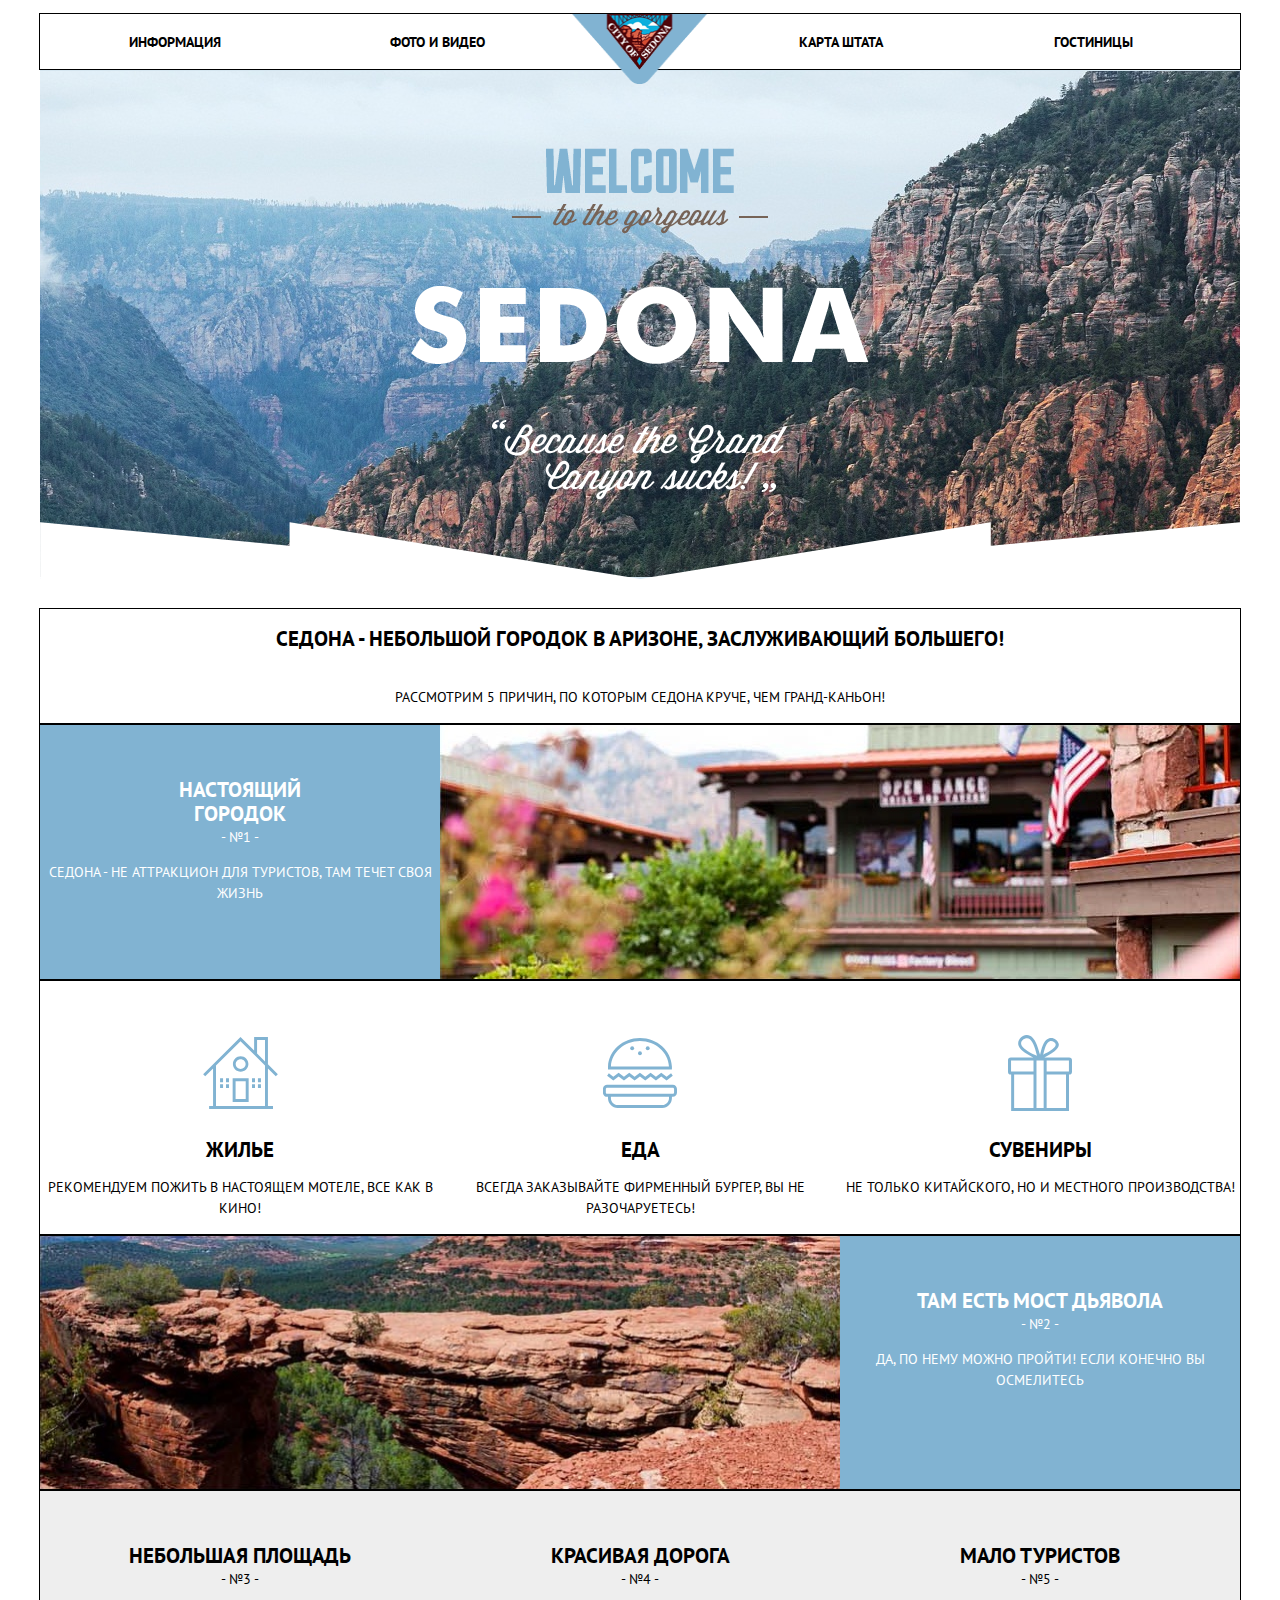
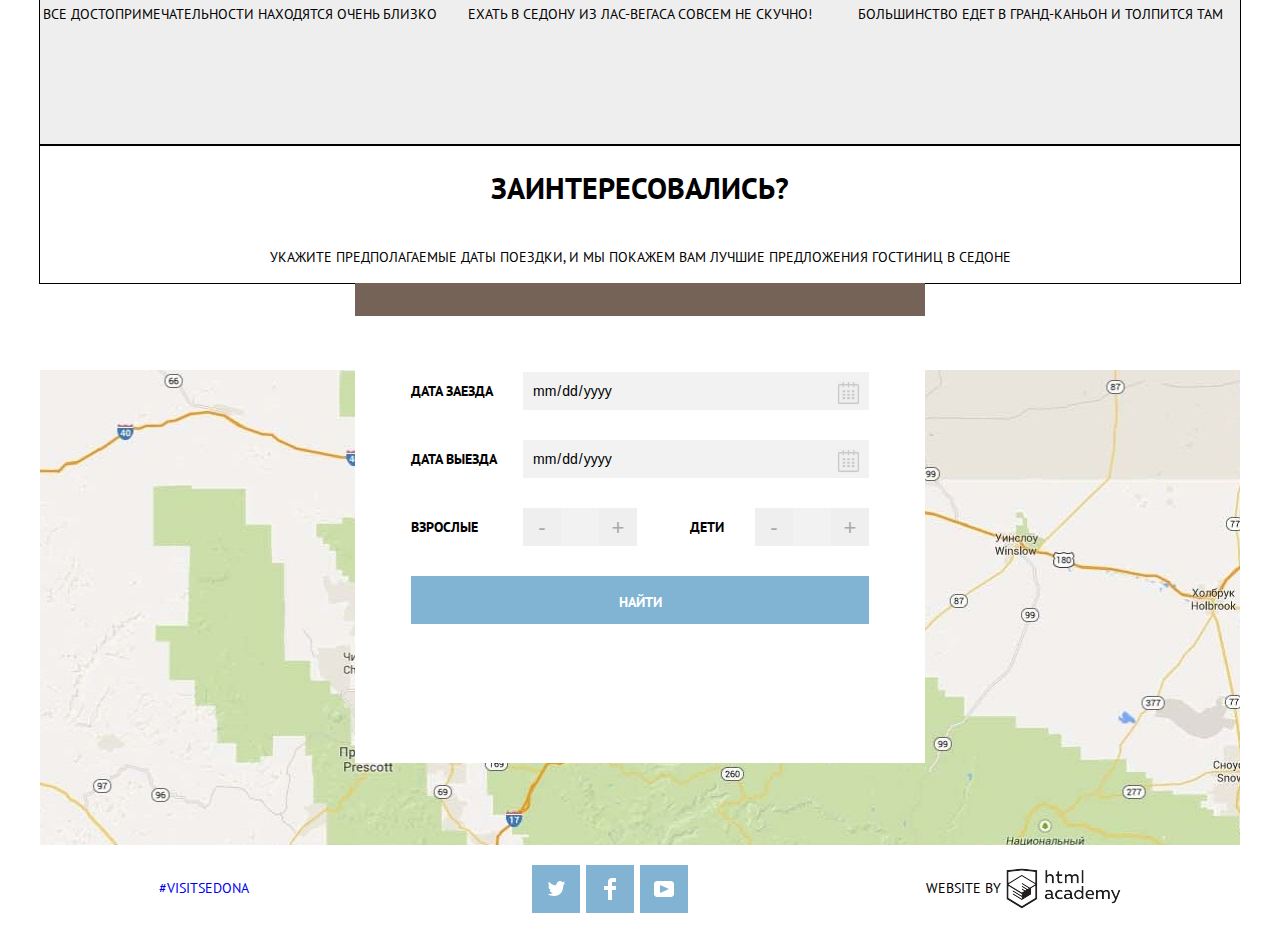
==== index.html @ 244dcc6f "Правки по меню" ====
<!DOCTYPE html>
<html lang="ru">
  <head>
    <meta charset="utf-8">
    <title>HTML Academy: Седона</title>
    <link href="css/normalize.css" rel="stylesheet">
    <link href="https://fonts.googleapis.com/css?family=PT+Sans:400,700&amp;subset=cyrillic" rel="stylesheet">
    <link href="css/style.css" rel="stylesheet">
  </head>
  <body>
  	<header class="main-header">
  		<nav class="main-nav">
  		<a href="index.html"><img class="logo" src="img/logo.png" width="135" height="70" alt="Логотип Седоны"></a>
  			<ul class="main-nav-list">
  				<li><a href="#">Информация</a></li>	
  				<li><a href="#">Фото и видео</a></li>
  				<li><a href="#">Карта штата</a></li>
  				<li><a href="inner.html">Гостиницы</a></li>
  			</ul>
  		</nav>	
  	</header>
  	<main>
  		<section class="hero-section">
  		    <h1 class="visually-hidden">Преимущества Седоны</h1>
  			<img class="hero-section-image" src="img/main-foto1.png" width="1200" height="510" alt="Фото Седоны">
  		</section>
  		<section class="reasons">
        <div class="reason-main">
  		  	<h2 class="reason-main-title">СЕДОНА - НЕБОЛЬШОЙ ГОРОДОК В АРИЗОНЕ, ЗАСЛУЖИВАЮЩИЙ БОЛЬШЕГО!</h2>
  				<p class="reason-main-text">РАССМОТРИМ 5 ПРИЧИН, ПО КОТОРЫМ СЕДОНА КРУЧЕ, ЧЕМ ГРАНД-КАНЬОН!</p>
        </div>  
  			<div class="reasons-list">
  				<div class="reasons-list-row">
  					<div class="reason">
  						<div class="reason-inner reason-inner-white">
  							<b class="reason-title reason-title-white">НАСТОЯЩИЙ</b></br>
                <b class="reason-title reason-title-white">ГОРОДОК</b></br>
  							<span class="reason-text reason-text-white">- №1 -</span>
  							<p class="reason-text reason-text-white">СЕДОНА - НЕ АТТРАКЦИОН ДЛЯ ТУРИСТОВ, ТАМ ТЕЧЕТ СВОЯ ЖИЗНЬ</p>
            	</div>
            		<img class="sedona-foto" src="img/reason1.jpg" width="800" height="256" alt="Фото Седона">
  					</div>
  				</div>
  				<div class="reasons-list-row">
  					<div class="reason">
  						<div class="reason-inner">
  							<b class="reason-title reason-title-icon reason-title-icon1">ЖИЛЬЕ</b>
  							<p class="reason-text">РЕКОМЕНДУЕМ ПОЖИТЬ В НАСТОЯЩЕМ МОТЕЛЕ, ВСЕ КАК В КИНО!</p>
  						</div>
  					</div>
  					<div class="reason">
  						<div class="reason-inner">
  							<b class="reason-title reason-title-icon reason-title-icon2">ЕДА</b>
  							<p class="reason-text">ВСЕГДА ЗАКАЗЫВАЙТЕ ФИРМЕННЫЙ БУРГЕР, ВЫ НЕ РАЗОЧАРУЕТЕСЬ!</p>
  						</div>
  					</div>
  					<div class="reason">
  						<div class="reason-inner">
  							<b class="reason-title reason-title-icon reason-title-icon3">СУВЕНИРЫ</b>
  							<p class="reason-text">НЕ ТОЛЬКО КИТАЙСКОГО, НО И МЕСТНОГО ПРОИЗВОДСТВА!</p>
  						</div>
  					</div>
  				</div>
  				<div class="reasons-list-row">
  					<div class="reason">
  						<img class="sedona-foto" src="img/reason2.jpg" width="800" height="255" alt="Фото Седона">
  						<div class="reason-inner reason-inner-white">
  							<b class="reason-title reason-title-white">ТАМ ЕСТЬ МОСТ ДЬЯВОЛА</b></br>
  							<span class="reason-text reason-text-white">- №2 -</span>
  							<p class="reason-text reason-text-white">ДА, ПО НЕМУ МОЖНО ПРОЙТИ! ЕСЛИ КОНЕЧНО ВЫ ОСМЕЛИТЕСЬ</p>
            			</div>	
  					</div>
  				</div>
  				<div class="reasons-list-row">
  					<div class="reason">
  						<div class="reason-inner reason-inner-grey">
  							<b class="reason-title reason-title-grey">НЕБОЛЬШАЯ ПЛОЩАДЬ</b></br>
  							<span class="reason-text reason-text-grey">- №3 -</span>
  							<p class="reason-text reason-text-grey">ВСЕ ДОСТОПРИМЕЧАТЕЛЬНОСТИ НАХОДЯТСЯ ОЧЕНЬ БЛИЗКО</p>
  						</div>
  					</div>
  					<div class="reason">
  						<div class="reason-inner reason-inner-grey">
  							<b class="reason-title reason-title-grey">КРАСИВАЯ ДОРОГА</b></br>
  							<span class="reason-text reason-text-grey">- №4 -</span>
  							<p class="reason-text reason-text-grey">ЕХАТЬ В СЕДОНУ ИЗ ЛАС-ВЕГАСА СОВСЕМ НЕ СКУЧНО!</p>
  						</div>
  					</div>
  					<div class="reason">
  						<div class="reason-inner reason-inner-grey">
  							<b class="reason-title reason-title-grey">МАЛО ТУРИСТОВ</b></br>
  							<span class="reason-text reason-text-grey">- №5 -</span>
  							<p class="reason-text reason-text-grey">БОЛЬШИНСТВО ЕДЕТ В ГРАНД-КАНЬОН И ТОЛПИТСЯ ТАМ</p>
  						</div>
  					</div>
  				</div>
			</div>		
  		</section>
  		<section class="hotels-search">
        <div class="hotels-search-text">
  			<h2 class="reason-footer-title">ЗАИНТЕРЕСОВАЛИСЬ?</h2>
  			 <p class="reason-footer-text">УКАЖИТЕ ПРЕДПОЛАГАЕМЫЕ ДАТЫ ПОЕЗДКИ, И МЫ ПОКАЖЕМ ВАМ ЛУЧШИЕ ПРЕДЛОЖЕНИЯ ГОСТИНИЦ В СЕДОНЕ</p>
        </div> 
  			 	<div class="search-form">
  			 		<div class="button button-dark button-search">ПОИСК ГОСТИНИЦЫ В СЕДОНЕ</div>
  			 		<form class="hotels-search-action" method="get" action="https:echo.htmlacademy.ru">
  			 			<div class="search-form-row">
  			 				<label for="entry-date">ДАТА ЗАЕЗДА</label>
  			 				<input type="date" name="entry-date" id="entry-date" class="entry-date">
                <button class="calendar-button" type="button"></button>
  			 			</div>
  			 			<div class="search-form-row">
  			 				<label for="departure-date">ДАТА ВЫЕЗДА</label>
  			 				<input type="date" name="departure-date" id="departure-date" class="departure-date">
                <button class="calendar-button" type="button"></button>
  			 			</div>
  			 			<div class="search-form-row">
  			 				<label for="adult-count">ВЗРОСЛЫЕ</label>
  			 					<div class="button-sign">
  			 						<button class="button-decrease" type="button">-</button>
  			 						<input type="text" name="adult-count" id="adult-count">
  			 						<button class="button-increase" type="button">+</button>
  			 					</div>
  			 				<label for="children-count" class="children-count">ДЕТИ</label>
  			 					<div class="button-sign">
  			 						<button class="button-decrease" type="button">-</button>
  			 						<input type="text" name="children-count" id="children-count">
  			 						<button class="button-increase" type="button">+</button>
  			 					</div>
  			 			</div>
  			 			<input class="button button-search" type="submit" value="НАЙТИ">
  			 		</form>
  			 	</div>	
  			<img class="map-sedona" src="img/map.jpg" width="1200" height="475" alt="Карта Седоны">
  		</section>	
  	</main>
  	<footer class="main-footer">
  		<a class="footer-hashtag" href="#">#VISITSEDONA</a>
  			<ul class="social-list">
  				<li>
					  <a class="twitter" href="#"><img src="img/twitter.svg" alt="Twitter"></a>
				  </li>
  				<li>
            <a class="facebook" href="#"><img src="img/facebook.svg" alt="Facebook"></a>
				  </li>
  				<li>
					  <a class="youtube" href="#"><img src="img/youtube.svg" alt="YouTube" width="20" height="16"></a>
				  </li>
  			</ul>
        <a class="logo-htmlacademy" href="https://htmlacademy.ru/intensive/htmlcss">WEBSITE BY</a>
  	</footer>
   </body>
</html>
---- css/style.css ----
body{
    margin:0 auto;
	padding:0;
	font-family: "PT Sans", "Arial", sans-serif;
	font-size: 14px;
	line-height: 21px;
	font-weight: 400;
	color: #000000;
	text-transform: uppercase;
	background-color: #ffffff;
    width:1200px;
}

a{
	text-decoration: none;
}

.main-nav-list li{
	list-style-type: none;
	width: 20%;
}

.main-nav-list li:nth-of-type(1),
.main-nav-list li:nth-of-type(2){
	text-align: left;
}

.main-nav-list li:nth-of-type(3),
.main-nav-list li:nth-of-type(4){
	text-align: right;
}

.main-nav-list li:nth-of-type(1){
	margin-left: 3%;
}

.main-nav-list li:nth-of-type(2){
	margin-left: 0%;
}

.main-nav-list li:nth-of-type(3){
	margin-right: -1%;
}

.main-nav-list li:nth-of-type(4){
	margin-right: 8%;
}

.main-nav-list a{
	font-family: "PT Sans", "Arial", sans-serif;
	font-size: 14px;
	line-height: 26px;
	font-weight: 700;
	color: #000000;
	text-transform: uppercase;
}
.main-nav-list a:hover{
	color: #81b3d2;
}
.main-nav-list a:focus{
	color: #b2b2b2;
}
.main-nav-list a:active{
	color: #766357;
}

.hero-section {
	background-image: url("../img/background.jpg");
	background-repeat: no-repeat;
	background-position: 50% 50%;
	background-color: #d5e6f0;
	height: 510px;
	text-align: center;
	line-height: 0;
}

.hero-section::after {
    display: block;
    content: "";
    height: 57px;
	background-image: url("../img/shape 1.png");
	background-repeat: no-repeat;
	background-position: 50% 50%;
	margin-top: -57px;
}

.visually-hidden {
	margin:0;
	line-height:0;
	visibility:hidden;
}

.reason-main-title{
	font-family: "PT Sans", "Arial", sans-serif;
	font-size: 21px;
	line-height: 26px;
	font-weight: 700;
	color: #000000;
	text-transform: uppercase
}

.reason-main-text{
	font-family: "PT Sans", "Arial", sans-serif;
	font-size: 14px;
	line-height: 26px;
	font-weight: 400;
	color: #000000;
	text-transform: uppercase;
}

.reason-title{
	font-family: "PT Sans", "Arial", sans-serif;
	font-size: 21px;
	line-height: 21px;
	font-weight: 700;
	color: #000000;
	text-transform: uppercase;	
}

.reason-text{
	font-family: "PT Sans", "Arial", sans-serif;
	font-size: 14px;
	line-height: 21px;
	font-weight: 400;
	color: #000000;
	text-transform: uppercase;
}

.reason-title-white,
.reason-text-white{
	color: #ffffff;

}

.reason-title-icon1::before{
	display: block;
	content: "";
	background-image: url("../img/icon-1.svg");
	background-repeat: no-repeat;
	background-position: 50% 50%;
	height: 76px;
	margin-bottom: 28px;
}

.reason-title-icon2::before{
	display: block;
	content: "";
	background-image: url("../img/icon-2.svg");
	background-repeat: no-repeat;
	background-position: 50% 50%;
	height: 76px;
	margin-bottom: 28px;
}	

.reason-title-icon3::before{
	display: block;
	content: "";
	background-image: url("../img/icon-3.svg");
	background-repeat: no-repeat;
	background-position: 50% 50%;
	height: 76px;
	margin-bottom: 28px;
}

.reason-footer-title{
	font-family: "PT Sans", "Arial", sans-serif;
	font-size: 30px;
	line-height: 36px;
	font-weight: 700;
	color: #000000;
	text-transform: uppercase;
}

.reason-footer-text{
	font-family: "PT Sans", "Arial", sans-serif;
	font-size: 14px;
	line-height: 24px;
	font-weight: 400;
	color: #000000;
	text-transform: uppercase;
}

.button{
	display: block;
	font-family: "PT Sans", "Arial", sans-serif;
	font-size: 14px;
	line-height: 21px;
	font-weight: 700;
	text-transform: uppercase;
	color: #ffffff;
	background-color: #81b3d2;
	border: none;
	text-align: center;
	vertical-align: middle;
	width: 110px;
	height: 21px;
	padding-top: 6px;
}

.button:hover{
	background-color: #669ec0;
}
.button:focus{
	color: #88b6d1;
	background-color: #5496bd;
}

.button-dark{
	background-color: #766357;
	width: 142px;
	height: 27px;
}

.button-dark:hover{
	background-color: #604e43;
}
.button-dark:focus{
	background-color: #503e33;
}

.search-form-row{
	font-family: "PT Sans", "Arial", sans-serif;
	font-size: 14px;
	line-height: 26px;
	font-weight: 700;
	color: #000000;
	text-transform: uppercase;
}

.search-form-row input{
	background-color: #f2f2f2;
}

.search-form-row input:hover{
	background-color: #ebebeb;
}
.search-form-row input:focus{
	background-color: #ffffff;
	border-color: #e5e5e5;
}

.calendar-button{
	position: absolute;
	width: 23px;
	height: 24px;
	top: 25%;
	left: 93%;

	background-image: url("../img/calendar-grey.svg");
	background-repeat: no-repeat;
	background-position: 50% 50%;

	border: none;
}

.search-form {
	position: relative;
    width: 570px;
    height: 480px;
    margin: 0 auto -393px;
    background: #fff;
    
}
.search-form .button-dark {
	line-height: 88px;
	width: 100%;
}

.hotels-search-action {
    padding: 56px;
}

.search-form-row {
	position: relative;
    margin-bottom: 30px;
	line-height: 38px;
	font-size: 0;
}
.search-form-row label {
    font-size: 14px;
	width: 112px;
	display: inline-block;
    vertical-align: middle;
}
.search-form-row label.children-count {
	width: 65px;
	padding-left: 53px;
}
.entry-date,
.departure-date {
    height: 38px;
    width: 346px;
    border: 0;
    padding: 0;
    display: inline-block;
    vertical-align: middle;
    font-size: 14px;
	padding: 0 9px;
	box-sizing: border-box;
}
.button-sign {
    display: inline-block;
    width: 114px;
    vertical-align: middle;
	background: #f2f2f2;
}
.hotels-search-action .button-search{
	width: 458px;
	height: 48px;
	margin-top: 24px;
	cursor: pointer;
	line-height: 26px;
	font-weight: 700;
}
.button-sign button {
    width: 38px;
    display: inline-block;
    vertical-align: middle;
    height: 38px;
    border: 0;
    font-size: 22px;
    line-height: 38px;
}
.button-sign input {
	width: 38px;
	font-size: 14px;
	border: 0;
	display: inline-block;
	vertical-align: middle;
	padding: 0;
	height: 38px;
	text-align: center;
}
.button-sign input:focus,
.search-form .search-form-row .entry-date:focus,
.search-form .search-form-row .departure-date:focus {
    background: inherit;
}
/*.button{
	display: block;
	font-family: "PT Sans", "Arial", sans-serif;
	font-size: 14px;
	line-height: 21px;
	font-weight: 700;
	text-transform: uppercase;
	color: #ffffff;
	background-color: #81b3d2;
	border: none;
	text-align: center;
	vertical-align: middle;
	width: 110px;
	height: 21px;
	padding-top: 6px;
}

.button:hover{
	background-color: #669ec0;
}
.button:focus{
	color: #88b6d1;
	background-color: #5496bd;
}

.button-dark{
	background-color: #766357;
	width: 142px;
	height: 27px;
}

.button-dark:hover{
	background-color: #604e43;
}
.button-dark:focus{
	background-color: #503e33;
}*/

.button-decrease,
.button-increase{
	color: #a9a9a9;
}

.button-decrease:hover{
	color: #000000;
}
.button-decrease:focus{
	color: #81b3d2;
}

.button-transperent{
	background: rgba(255, 255, 255, 0.1);
	border: 2px solid #ffffff;
}

.button-transperent:hover{
	color: #000000;

	background-color: #ffffff;
}

.hotels-parameters{
	font-family: "PT Sans", "Arial", sans-serif;
	font-size: 14px;
	line-height: 21px;
	font-weight: 400;
	color: #ffffff;
	text-transform: uppercase;

	background-color: #749ec1;
	background-image: url("../img/background2.jpg");
	background-repeat: no-repeat;
	background-position: 50% 50%;

	display: flex;
	flex-direction: row;
	justify-content: flex-start;
	align-items: center;
	outline: 2px solid red;
	margin-bottom: 30px;

	padding-left: 95px;
	padding-top: 30px;
	padding-bottom: 20px;
	height: 147px;
}

.infrastructure{
	outline: 1px solid green;
	display: flex;
	width: 100%;
}

.infrastructure fieldset{
	display: flex;
	width: 215px;

	border: none;
}

.infrastructure input[type="checkbox"]{
	display: none;
}

.infrastructure input[type="checkbox"]:checked ~ label::before{
	content: "";
	position: absolute;
	top: 0px;
	left: -40px;
	width: 25px;
	height: 25px;
	background-image: url("../img/checkbox-on.svg");
	background-repeat: no-repeat;
	background-position: 50% 50%;
}

.infrastructure legend{
	margin-left: -40px;
}

.infrastructure label{
	position: relative;
	cursor: pointer;
	margin-bottom: 15px;

}

.infrastructure label::before{
	content: "";
	position: absolute;
	top: 0px;
	left: -40px;
	width: 24px;
	height: 24px;
	background-image: url("../img/checkbox-off.svg");
	background-repeat: no-repeat;
	background-position: 50% 50%;
	
}

.infrastructure legend{
	margin-bottom: 20px;
}
.cost{
	border-color: #ffffff;
}

.hotels-sort{
	display: flex;
	flex-direction: row;
	justify-content: flex-start;

	outline: 2px solid red;
}

.hotels-sort-list{
	display: flex;
	justify-content: space-between;
	
	width: 365px;
	outline: 2px solid red;
}

.hotels-sort li{
	list-style-type: none;
}
.hotels-sort a{
	font-family: "PT Sans", "Arial", sans-serif;
	font-size: 12px;
	line-height: 18px;
	font-weight: 400;
	color: #b2b2b2;
	text-transform: uppercase;
}

.hotels-sort a:hover{
	color: #81b3d2;
}

.hotels-sort a:focus{
	color: #000000;
}

.hotels-sort a:active{
	color: #81b3d2;
}

.hotels-choice li{
	list-style-type: none;
}
.hotel-title{
	font-family: "PT Sans", "Arial", sans-serif;
	font-size: 21px;
	line-height: 26px;
	font-weight: 700;
	color: #000000;
	text-transform: uppercase;

	display: block;
	width: 230px;
}

.hotel-title:hover{
	color: #81b3d2;
}

.hotel-title:focus{
	color: #b2b2b2;
}

.hotel-text{
	font-family: "PT Sans", "Arial", sans-serif;
	font-size: 14px;
	line-height: 21px;
	font-weight: 400;
	color: #000000;
	text-transform: uppercase;

	display: inline-block;
	width: 117px;
}

.hotel-text-blue{
	background-color: #f2f2f2;
	text-align: center;
}

.arrow{
	display: inline-block;
	width: 10px;
	height: 10px;
	vertical-align: middle;
	border: none;
	padding: 0px;

	background-image: url("../img/arrows.png");
	background-position: 100% 0;
	background-repeat: no-repeat;
}

.arrow-up:hover{
	background-position: 100% -10px;
}
.arrow-up:focus{
	background-position: 100% -20px;
}
.arrow-down{
	background-position: 100% -30px;
}
.arrow-down:hover{
	background-position: 100% -40px;
}
.arrow-down:focus{
	background-position: 100% -50px;
}

.reason-inner{
	text-align: center;
	width: 400px;
	height: 200px;
	padding-top: 55px;
}
.reason-inner-white{
	background-color: #81b3d2;
}
.reason-inner-grey{
	background-color: #eeeeee;
}

.main-footer li{
	list-style-type: none;
} 

.social-list a{
	display:block;
	width: 48px;
	height: 48px;
	text-align: center;
	line-height: 48px;
	font-size: 0;
	margin-left: 6px;

	background-color: #82b3d3;
}

.social-list a img {
	vertical-align: middle;
}
.social-list a:hover{
	background-color: #669ec0;
}
.social-list a:active{
	background-color: #5496bd;
}
.social-list a:active img {
	opacity: 0.8;
}

.logo-htmlacademy{
	display: block;
	font-family: "PT Sans", "Arial", sans-serif;
	font-size: 14px;
	line-height: 41px;
	font-weight: 400;
	color: #000000;
	text-transform: uppercase;
	height: 41px;

	background-image: url("../img/logo-htmlacademy.png");
	background-position: 100% 0;
	background-repeat: no-repeat;
	padding-right: 120px;
	width: 75px;
}
.logo-htmlacademy:hover{
	background-position: 100% -41px;
}
.logo-htmlacademy:focus{
	background-position: 100% 100%;
}

.main-nav-list{
	display: flex;
	justify-content: space-around;
	align-items: center;
	outline: 1px solid #000;
	height: 55px;
}
.reason-main{
	display: flex;
    flex-direction: column;
    align-items: center;
    outline: 1px solid #000;

}
.hero-section{
	margin-bottom: 30px;
}
.reasons-list-row{
	display: flex;
	outline: 1px solid #000;
}

.main-footer{
	display: flex;
	justify-content: space-around;
	align-items: center;
}
.hotels-search-text{
	display: flex;
	flex-direction: column;
	align-items: center;
	outline: 1px solid #000;
}
.reason{
	display: flex;
}
.social-list{
	display: flex;
	justify-content: space-around;
}
.main-header{
	position: relative;
	height: 55px;
	box-sizing: border-box;
	width: 1200px;
}
.logo{
	position: absolute;
	left: 50%; top: 0;
	transform: translateX(-50%);
}

.hotels-list{
	display: flex;
	flex-direction: column;
	justify-content: space-around;
	height: 453px;
	
	border-top: 1px solid #000;
}

.hotel-info{
	display: inline-block;

	margin-left: 30px;
	width: 500px;
	height: 90px;
}

.hotel-rating{
	width: 90px;
}

.hotel{
	display: flex;
	align-items: center;

	border-top: 1px solid #eee;
}
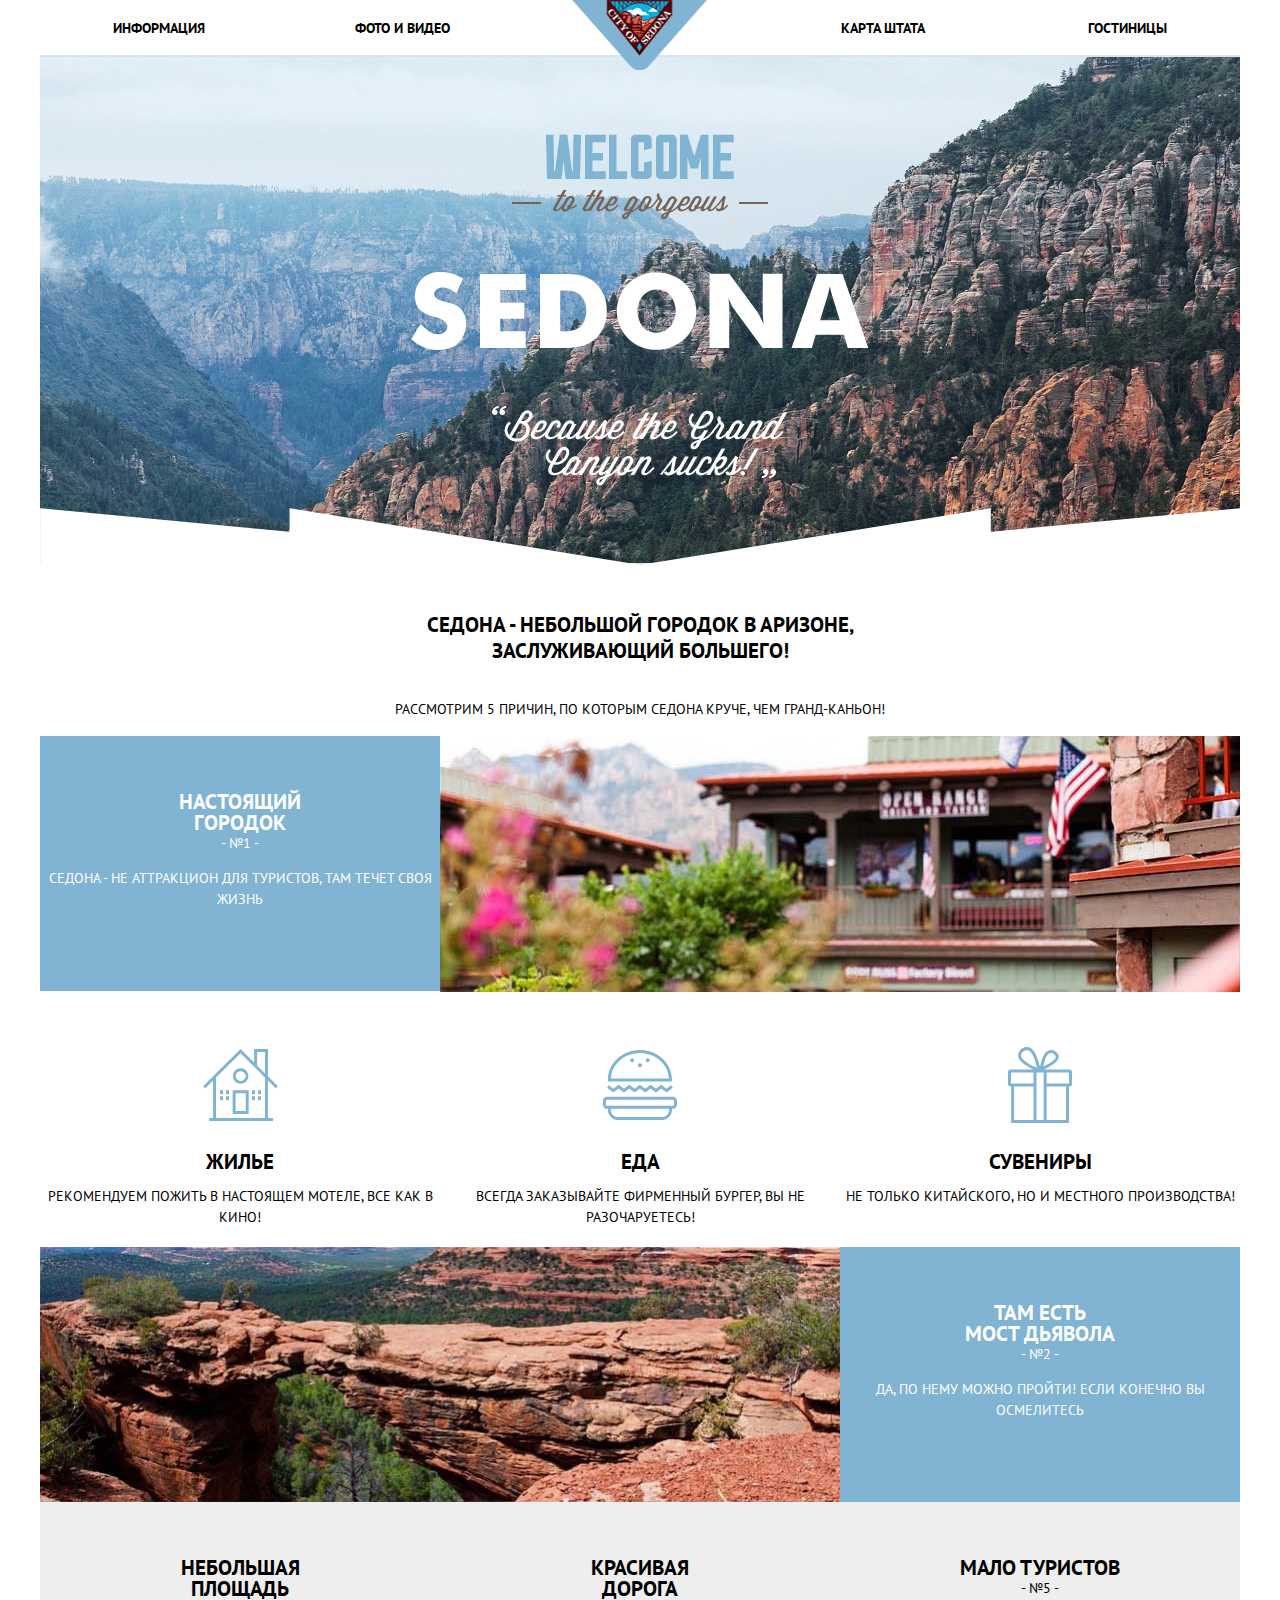
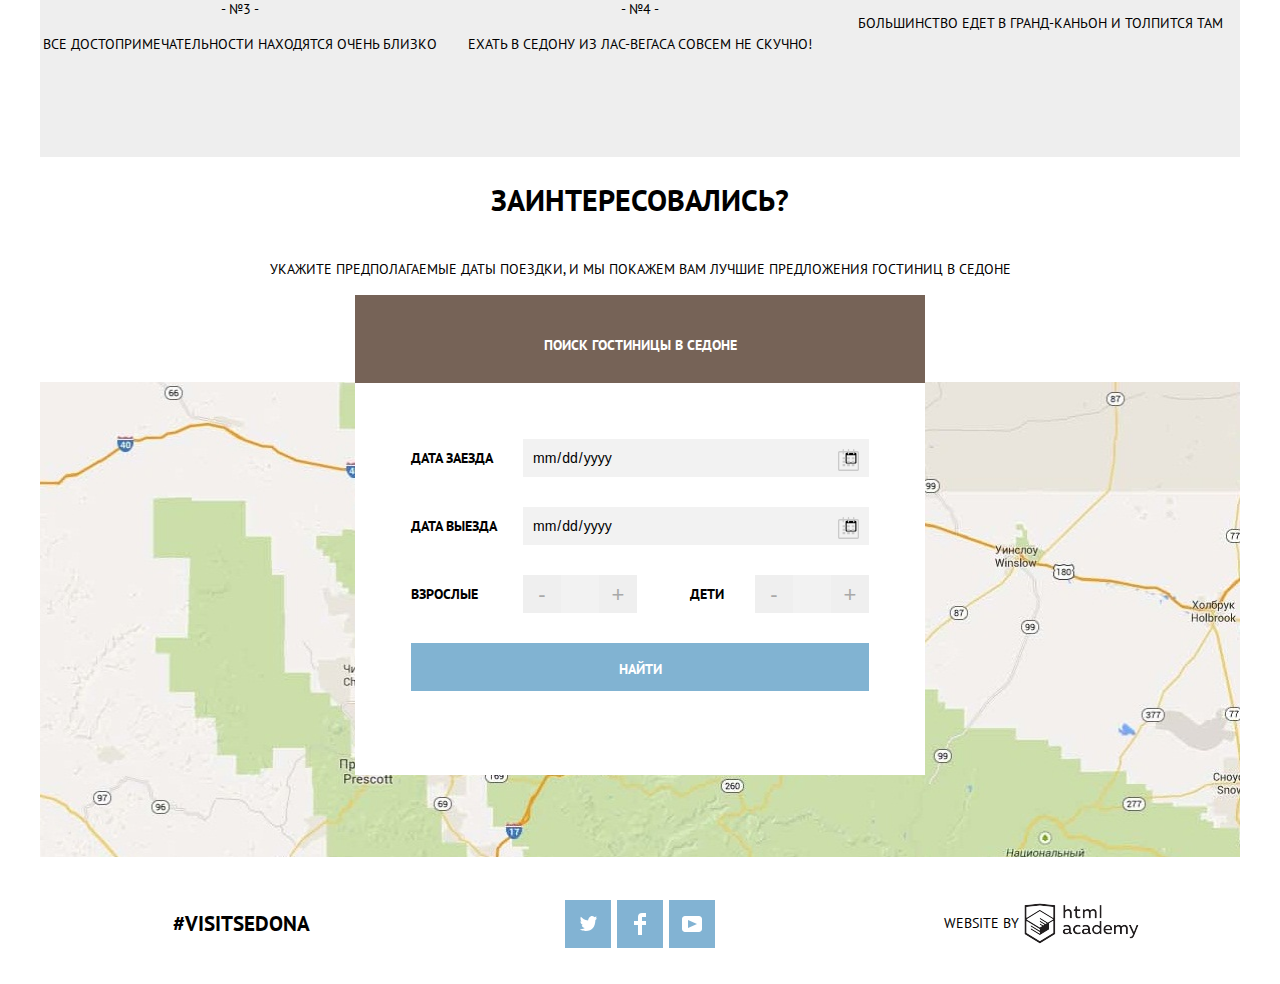
==== commit 781321a4: "Правки 5" ====
--- a/index.html
+++ b/index.html
@@ -33,8 +33,7 @@
   				<div class="reasons-list-row">
   					<div class="reason">
   						<div class="reason-inner reason-inner-white">
-  							<b class="reason-title reason-title-white">НАСТОЯЩИЙ</b></br>
-                <b class="reason-title reason-title-white">ГОРОДОК</b></br>
+  							<b class="reason-title reason-title-white">НАСТОЯЩИЙ ГОРОДОК</b>
   							<span class="reason-text reason-text-white">- №1 -</span>
   							<p class="reason-text reason-text-white">СЕДОНА - НЕ АТТРАКЦИОН ДЛЯ ТУРИСТОВ, ТАМ ТЕЧЕТ СВОЯ ЖИЗНЬ</p>
             	</div>
@@ -65,7 +64,8 @@
   					<div class="reason">
   						<img class="sedona-foto" src="img/reason2.jpg" width="800" height="255" alt="Фото Седона">
   						<div class="reason-inner reason-inner-white">
-  							<b class="reason-title reason-title-white">ТАМ ЕСТЬ МОСТ ДЬЯВОЛА</b></br>
+  							<b class="reason-title reason-title-white">ТАМ ЕСТЬ<br>
+  							 МОСТ ДЬЯВОЛА</b>
   							<span class="reason-text reason-text-white">- №2 -</span>
   							<p class="reason-text reason-text-white">ДА, ПО НЕМУ МОЖНО ПРОЙТИ! ЕСЛИ КОНЕЧНО ВЫ ОСМЕЛИТЕСЬ</p>
             			</div>	
@@ -74,21 +74,21 @@
   				<div class="reasons-list-row">
   					<div class="reason">
   						<div class="reason-inner reason-inner-grey">
-  							<b class="reason-title reason-title-grey">НЕБОЛЬШАЯ ПЛОЩАДЬ</b></br>
+  							<b class="reason-title reason-title-grey">НЕБОЛЬШАЯ ПЛОЩАДЬ</b>
   							<span class="reason-text reason-text-grey">- №3 -</span>
   							<p class="reason-text reason-text-grey">ВСЕ ДОСТОПРИМЕЧАТЕЛЬНОСТИ НАХОДЯТСЯ ОЧЕНЬ БЛИЗКО</p>
   						</div>
   					</div>
   					<div class="reason">
   						<div class="reason-inner reason-inner-grey">
-  							<b class="reason-title reason-title-grey">КРАСИВАЯ ДОРОГА</b></br>
+  							<b class="reason-title reason-title-grey">КРАСИВАЯ ДОРОГА</b>
   							<span class="reason-text reason-text-grey">- №4 -</span>
   							<p class="reason-text reason-text-grey">ЕХАТЬ В СЕДОНУ ИЗ ЛАС-ВЕГАСА СОВСЕМ НЕ СКУЧНО!</p>
   						</div>
   					</div>
   					<div class="reason">
   						<div class="reason-inner reason-inner-grey">
-  							<b class="reason-title reason-title-grey">МАЛО ТУРИСТОВ</b></br>
+  							<b class="reason-title reason-title-grey">МАЛО ТУРИСТОВ</b>
   							<span class="reason-text reason-text-grey">- №5 -</span>
   							<p class="reason-text reason-text-grey">БОЛЬШИНСТВО ЕДЕТ В ГРАНД-КАНЬОН И ТОЛПИТСЯ ТАМ</p>
   						</div>
--- a/css/style.css
+++ b/css/style.css
@@ -15,9 +15,18 @@
 	text-decoration: none;
 }
 
+.main-nav-list{
+	display: flex;
+	align-items: center;
+	height: 55px;
+    margin: 0;
+    padding: 0 73px;
+}
+
 .main-nav-list li{
 	list-style-type: none;
-	width: 20%;
+	width: 242px;
+    
 }
 
 .main-nav-list li:nth-of-type(1),
@@ -30,20 +39,8 @@
 	text-align: right;
 }
 
-.main-nav-list li:nth-of-type(1){
-	margin-left: 3%;
-}
-
-.main-nav-list li:nth-of-type(2){
-	margin-left: 0%;
-}
-
 .main-nav-list li:nth-of-type(3){
-	margin-right: -1%;
-}
-
-.main-nav-list li:nth-of-type(4){
-	margin-right: 8%;
+    margin-left: auto;
 }
 
 .main-nav-list a{
@@ -96,7 +93,9 @@
 	line-height: 26px;
 	font-weight: 700;
 	color: #000000;
-	text-transform: uppercase
+	text-transform: uppercase;
+    text-align: center;
+    width: 550px;
 }
 
 .reason-main-text{
@@ -109,12 +108,17 @@
 }
 
 .reason-title{
+    display: block;
+    box-sizing: border-box;
 	font-family: "PT Sans", "Arial", sans-serif;
 	font-size: 21px;
 	line-height: 21px;
 	font-weight: 700;
 	color: #000000;
-	text-transform: uppercase;	
+	text-transform: uppercase;
+    width: 400px;
+    padding: 0 95px;
+
 }
 
 .reason-text{
@@ -130,6 +134,10 @@
 .reason-text-white{
 	color: #ffffff;
 
+}
+
+.reason-title-grey{
+    padding: 0 120px;
 }
 
 .reason-title-icon1::before{
@@ -190,6 +198,7 @@
 	color: #ffffff;
 	background-color: #81b3d2;
 	border: none;
+    border-radius: 0;
 	text-align: center;
 	vertical-align: middle;
 	width: 110px;
@@ -205,7 +214,13 @@
 	background-color: #5496bd;
 }
 
+.button-blue{
+    box-sizing: border-box;
+	height: 27px;
+}
+
 .button-dark{
+    box-sizing: border-box;
 	background-color: #766357;
 	width: 142px;
 	height: 27px;
@@ -249,6 +264,7 @@
 	background-image: url("../img/calendar-grey.svg");
 	background-repeat: no-repeat;
 	background-position: 50% 50%;
+	background-color: transparent;
 
 	border: none;
 }
@@ -264,6 +280,7 @@
 .search-form .button-dark {
 	line-height: 88px;
 	width: 100%;
+	height: 88px;
 }
 
 .hotels-search-action {
@@ -387,9 +404,16 @@
 }
 
 .button-transperent{
-	background: rgba(255, 255, 255, 0.1);
+	box-sizing: border-box;
+	min-width: 137px;
+	min-height: 37px;
+	line-height: 31px;
+	background: transparent;
 	border: 2px solid #ffffff;
-}
+	padding: 0;
+	margin-left: 85px;
+}
+
 
 .button-transperent:hover{
 	color: #000000;
@@ -398,110 +422,219 @@
 }
 
 .hotels-parameters{
-	font-family: "PT Sans", "Arial", sans-serif;
-	font-size: 14px;
-	line-height: 21px;
-	font-weight: 400;
-	color: #ffffff;
-	text-transform: uppercase;
-
-	background-color: #749ec1;
-	background-image: url("../img/background2.jpg");
-	background-repeat: no-repeat;
-	background-position: 50% 50%;
-
-	display: flex;
-	flex-direction: row;
-	justify-content: flex-start;
-	align-items: center;
-	outline: 2px solid red;
-	margin-bottom: 30px;
-
-	padding-left: 95px;
-	padding-top: 30px;
-	padding-bottom: 20px;
-	height: 147px;
+ font-family: "PT Sans", "Arial", sans-serif;
+ font-size: 14px;
+ line-height: 21px;
+ font-weight: 400;
+ color: #ffffff;
+ text-transform: uppercase;
+
+ background-color: #749ec1;
+ background-image: url("../img/background2.jpg");
+ background-repeat: no-repeat;
+ background-position: 50% 50%;
+
+ display: flex;
+ flex-direction: row;
+ justify-content: flex-start;
+ align-items: center;
+ margin-bottom: 17px;
+
+ padding-left: 73px;
+ padding-top: 29px;
+ padding-bottom: 13px;
+ padding-right: 73px;
 }
 
 .infrastructure{
-	outline: 1px solid green;
-	display: flex;
-	width: 100%;
+ display: flex;
+ width: 100%;
 }
 
 .infrastructure fieldset{
-	display: flex;
-	width: 215px;
-
-	border: none;
+ display: flex;
+ flex-direction: column;
+ justify-content: flex-start;
+ width: 240px;
+ margin: 0;
+ padding: 0;
+ margin-right: 15px;
+ border: none;
+}
+
+.infrastructure fieldset:last-child{
+ margin-left: auto;
+ margin-right: 0;
+ width: 318px;
 }
 
 .infrastructure input[type="checkbox"]{
-	display: none;
-}
-
-.infrastructure input[type="checkbox"]:checked ~ label::before{
-	content: "";
-	position: absolute;
-	top: 0px;
-	left: -40px;
-	width: 25px;
-	height: 25px;
-	background-image: url("../img/checkbox-on.svg");
-	background-repeat: no-repeat;
-	background-position: 50% 50%;
+ display: none;
 }
 
 .infrastructure legend{
-	margin-left: -40px;
+    font-size: 16px;
+    font-weight: 700;
+ margin-bottom: 10px;
 }
 
 .infrastructure label{
-	position: relative;
-	cursor: pointer;
-	margin-bottom: 15px;
-
+ position: relative;
+ height: 25px;
+ line-height: 27px;
+ cursor: pointer;
+ margin-bottom: 19px;
+    margin-top: 13px;
+ padding-left: 40px;
+
+}
+
+.infrastructure label:first-child {
+ margin-top: 0;
 }
 
 .infrastructure label::before{
 	content: "";
 	position: absolute;
 	top: 0px;
-	left: -40px;
-	width: 24px;
-	height: 24px;
+	left: 0px;
+	width: 25px;
+	height: 25px;
 	background-image: url("../img/checkbox-off.svg");
 	background-repeat: no-repeat;
 	background-position: 50% 50%;
 	
 }
 
-.infrastructure legend{
+.infrastructure input[type="checkbox"]:checked + label::before{
+	content: "";
+	position: absolute;
+	background-image: url("../img/checkbox-on.svg");
+}
+
+.multirange-value{
+	display: flex;
+	border: 2px solid #fff;
+	border-radius: 3px;
+	padding: 5px 0;
 	margin-bottom: 20px;
-}
-.cost{
+    height: 20px;
+}
+
+.multirange-value label.cost{
+	display: block;
+	line-height: 22px;
+	text-align: center;
 	border-color: #ffffff;
+	margin: 0;
+	padding: 0;
+
+	flex-grow: 1;
+	flex-basis: 10px;
+}
+
+.cost:first-child{
+	border-right: 2px solid #fff;
+}
+
+.cost::before{
+	display: none;
+}
+
+.cost input{
+	display: none;
+}
+
+.range-controls {
+  position: relative;
+
+  margin-bottom: 32px;
+}
+
+.range-controls .scale {
+  height: 2px;
+
+  background: rgba(255, 255, 255, 0.3);
+}
+
+.range-controls .bar {
+  width: 80%;
+  height: 2px;
+
+  background: #ffffff;
+}
+
+.range-toggle {
+  position: absolute;
+  top: -9px;
+
+  width: 4px;
+  height: 4px;
+
+  background: #ababab;
+  border: 8px solid #ffffff;
+  border-radius: 50%;
+  box-shadow: 0 2px 1px 0 rgba(0, 1, 1, 0.2);
+  cursor: pointer;
+}
+
+.range-toggle:hover {
+  background: #1c4f80;
+}
+
+.range-toggle-min {
+  left: 0;
+}
+
+.range-toggle-max {
+  left: 80%;
 }
 
 .hotels-sort{
 	display: flex;
 	flex-direction: row;
 	justify-content: flex-start;
-
-	outline: 2px solid red;
+	align-items: center;
+	padding: 0 73px;
+    margin-bottom: 20px;
+}
+
+.hotel-sort-title{
+	font-family: "PT Sans", "Arial", sans-serif;
+	font-size: 21px;
+	line-height: 49px;
+	font-weight: 700;
+	color: #000000;
+	text-transform: uppercase;
+
+	display: block;
+	margin: 0;
+    min-width: 135px;
 }
 
 .hotels-sort-list{
 	display: flex;
 	justify-content: space-between;
+    align-items: flex-start;
 	
-	width: 365px;
-	outline: 2px solid red;
+	width: 350px;
+    height: 15px;
+	margin: 0;
+    padding-left: 0;
+    margin-left: 30px;
 }
 
 .hotels-sort li{
 	list-style-type: none;
 }
+
+.sort{
+    font-size: 12px;
+    line-height: 21px;
+    font-weight: 400;
+    color: #000;
+}
+
 .hotels-sort a{
 	font-family: "PT Sans", "Arial", sans-serif;
 	font-size: 12px;
@@ -529,13 +662,14 @@
 .hotel-title{
 	font-family: "PT Sans", "Arial", sans-serif;
 	font-size: 21px;
-	line-height: 26px;
-	font-weight: 700;
-	color: #000000;
-	text-transform: uppercase;
-
-	display: block;
-	width: 230px;
+	line-height: 20px;
+	font-weight: 700;
+	color: #000000;
+	text-transform: uppercase;
+
+	display: block;
+	min-width: 230px;
+	margin: 0;
 }
 
 .hotel-title:hover{
@@ -555,41 +689,36 @@
 	text-transform: uppercase;
 
 	display: inline-block;
-	width: 117px;
-}
-
-.hotel-text-blue{
+	width: 113px;
+
+}
+
+.hotel-rating-text{
 	background-color: #f2f2f2;
 	text-align: center;
-}
-
-.arrow{
-	display: inline-block;
-	width: 10px;
+    height: 27px;
+    width: 110px;
+    line-height: 27px;
+}
+
+.hotels-buttons{
+	display: flex;
+	justify-content: space-between;
+	width: 258px;
+}
+
+.arrows{
+	display: block;
+	margin-left: auto;
 	height: 10px;
-	vertical-align: middle;
-	border: none;
-	padding: 0px;
-
-	background-image: url("../img/arrows.png");
-	background-position: 100% 0;
-	background-repeat: no-repeat;
-}
-
-.arrow-up:hover{
-	background-position: 100% -10px;
-}
-.arrow-up:focus{
-	background-position: 100% -20px;
-}
-.arrow-down{
-	background-position: 100% -30px;
-}
-.arrow-down:hover{
-	background-position: 100% -40px;
-}
-.arrow-down:focus{
-	background-position: 100% -50px;
+}
+
+svg path:hover{
+    fill: #231F20;
+}
+
+svg path:active{
+    fill: #81b3d2;
 }
 
 .reason-inner{
@@ -609,9 +738,15 @@
 	list-style-type: none;
 } 
 
+.social-list{
+    margin: 0;
+    padding: 0;
+    padding-left: 20px;
+}
+
 .social-list a{
 	display:block;
-	width: 48px;
+	width: 46px;
 	height: 48px;
 	text-align: center;
 	line-height: 48px;
@@ -649,6 +784,7 @@
 	background-repeat: no-repeat;
 	padding-right: 120px;
 	width: 75px;
+    margin-right: 28px;
 }
 .logo-htmlacademy:hover{
 	background-position: 100% -41px;
@@ -657,18 +793,10 @@
 	background-position: 100% 100%;
 }
 
-.main-nav-list{
-	display: flex;
-	justify-content: space-around;
-	align-items: center;
-	outline: 1px solid #000;
-	height: 55px;
-}
 .reason-main{
 	display: flex;
     flex-direction: column;
     align-items: center;
-    outline: 1px solid #000;
 
 }
 .hero-section{
@@ -676,19 +804,20 @@
 }
 .reasons-list-row{
 	display: flex;
-	outline: 1px solid #000;
 }
 
 .main-footer{
 	display: flex;
-	justify-content: space-around;
+	justify-content: space-between;
 	align-items: center;
+    min-height: 120px;
+    margin-top: 1px;
+    padding: 0 73px;
 }
 .hotels-search-text{
 	display: flex;
 	flex-direction: column;
 	align-items: center;
-	outline: 1px solid #000;
 }
 .reason{
 	display: flex;
@@ -713,28 +842,58 @@
 	display: flex;
 	flex-direction: column;
 	justify-content: space-around;
-	height: 453px;
-	
-	border-top: 1px solid #000;
+    padding-left: 0;
+    margin: 0;
 }
 
 .hotel-info{
-	display: inline-block;
-
+	display: inline-flex;
+    flex-direction: column;
+    justify-content: space-between;
 	margin-left: 30px;
 	width: 500px;
-	height: 90px;
-}
+	min-height: 90px;
+}
+
 
 .hotel-rating{
-	width: 90px;
+	display: flex;
+	flex-direction: column;
+	justify-content: space-between;
+	margin-left: auto;
+	height: inherit;
+}
+
+.hotel-rating-stars{
+    display: block;
+	text-align: right;
+    margin-bottom: 39px;
+    padding-bottom: 4px;
+
 }
 
 .hotel{
 	display: flex;
 	align-items: center;
-
-	border-top: 1px solid #eee;
-}
-
-
+	min-height: 151px;
+    padding: 0 73px;
+    box-sizing: border-box;
+
+
+	border-bottom: 2px solid #eee;
+    border-top: 2px solid transparent;
+}
+
+.hotel:first-of-type{
+    border-top: 2px solid #eee;
+}
+
+.footer-hashtag{
+    font-size: 21px;
+    line-height: 26px;
+    font-weight: 700;
+    color: #000;
+    text-decoration: none;
+    margin-left: 60px;
+}
+
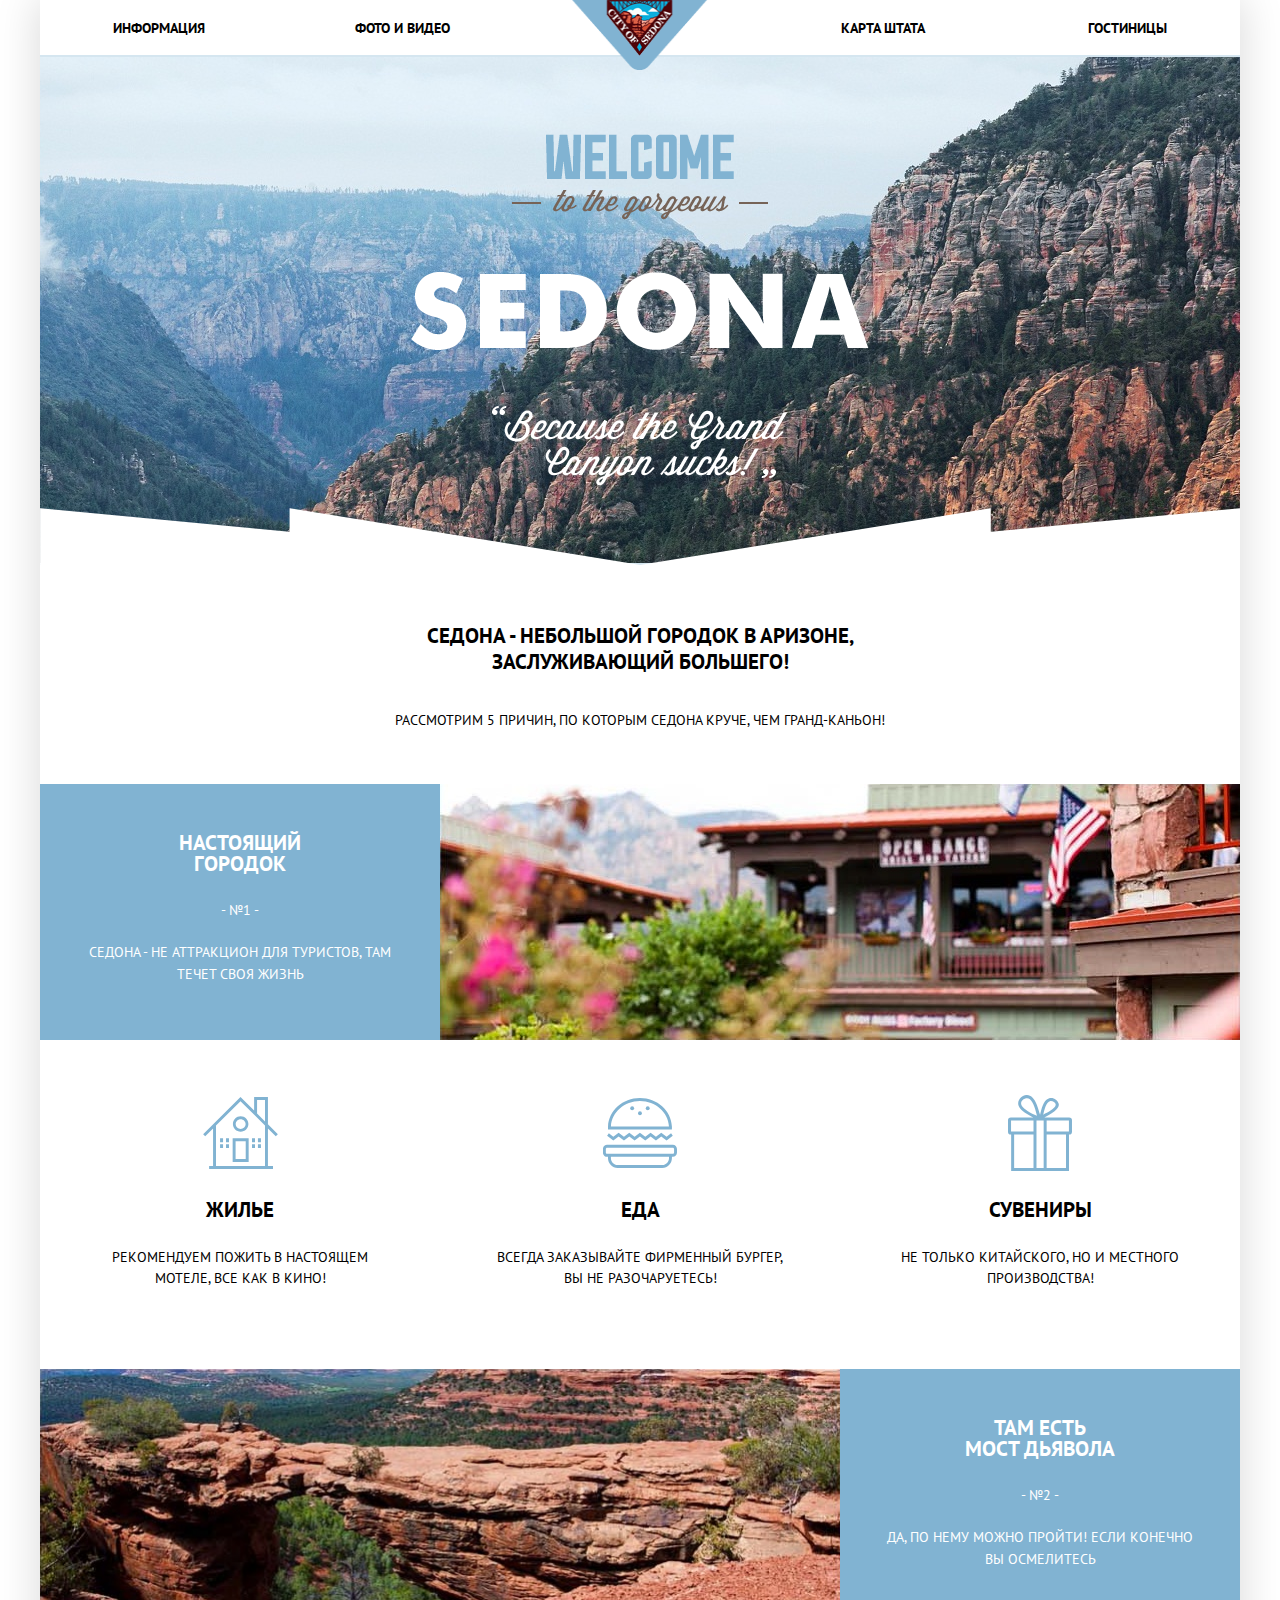
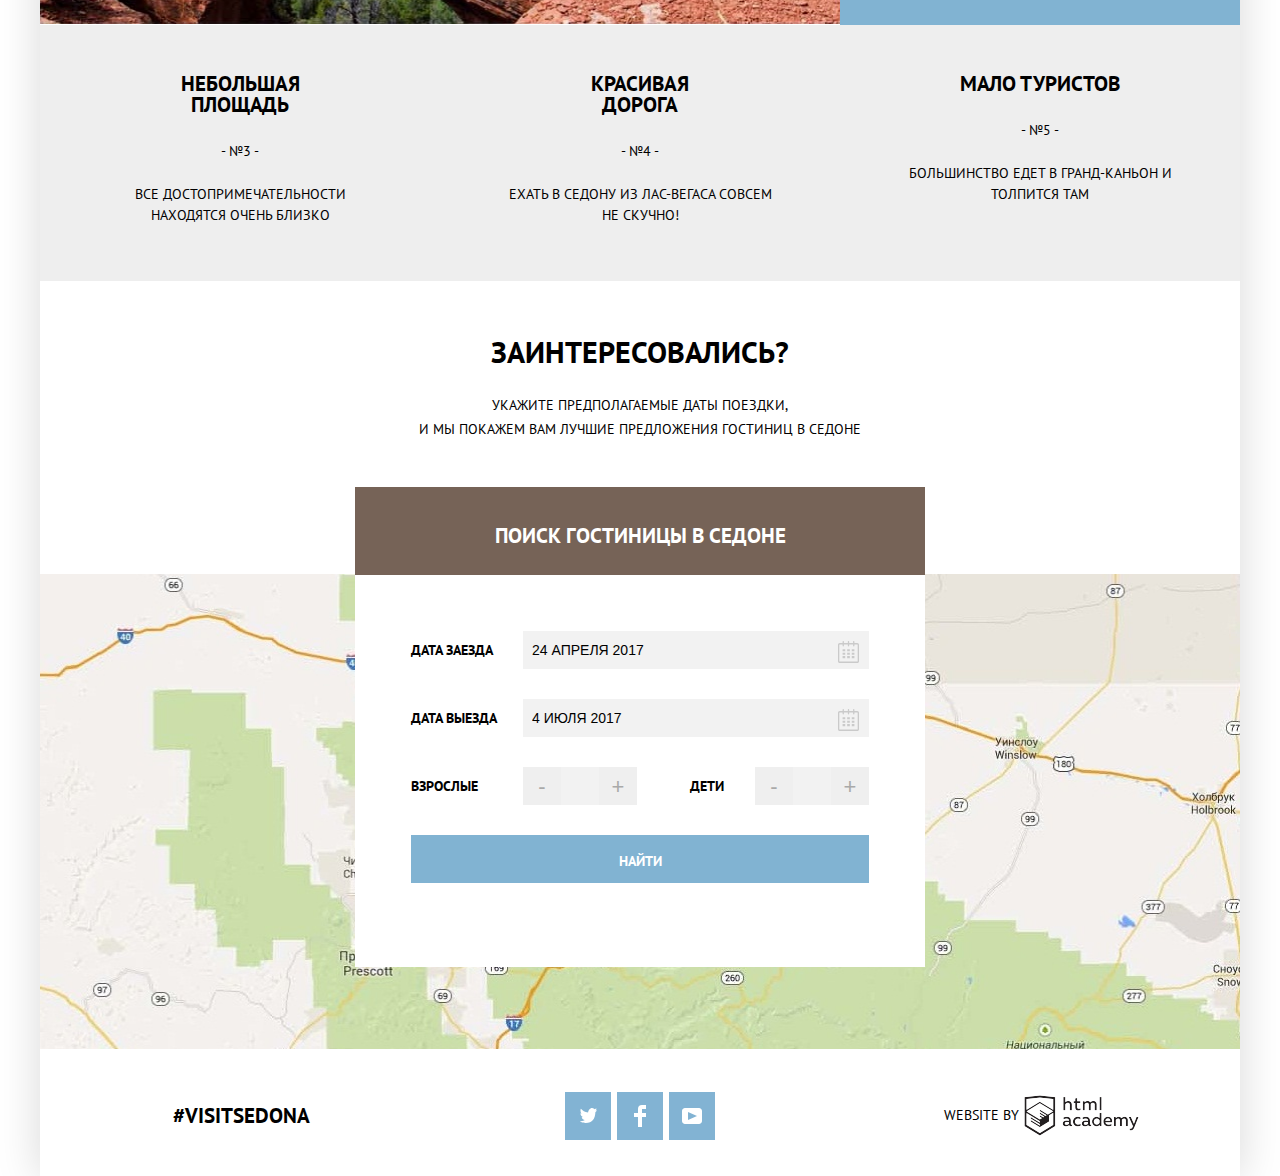
==== commit 9cc7f5ca: "Правки 6" ====
--- a/index.html
+++ b/index.html
@@ -8,6 +8,7 @@
     <link href="css/style.css" rel="stylesheet">
   </head>
   <body>
+    <div class="body-shadow">
   	<header class="main-header">
   		<nav class="main-nav">
   		<a href="index.html"><img class="logo" src="img/logo.png" width="135" height="70" alt="Логотип Седоны"></a>
@@ -44,19 +45,19 @@
   					<div class="reason">
   						<div class="reason-inner">
   							<b class="reason-title reason-title-icon reason-title-icon1">ЖИЛЬЕ</b>
-  							<p class="reason-text">РЕКОМЕНДУЕМ ПОЖИТЬ В НАСТОЯЩЕМ МОТЕЛЕ, ВСЕ КАК В КИНО!</p>
+  							<p class="reason-text reason-text-icon">РЕКОМЕНДУЕМ ПОЖИТЬ В НАСТОЯЩЕМ МОТЕЛЕ, ВСЕ КАК В КИНО!</p>
   						</div>
   					</div>
   					<div class="reason">
   						<div class="reason-inner">
   							<b class="reason-title reason-title-icon reason-title-icon2">ЕДА</b>
-  							<p class="reason-text">ВСЕГДА ЗАКАЗЫВАЙТЕ ФИРМЕННЫЙ БУРГЕР, ВЫ НЕ РАЗОЧАРУЕТЕСЬ!</p>
+  							<p class="reason-text reason-text-icon">ВСЕГДА ЗАКАЗЫВАЙТЕ ФИРМЕННЫЙ БУРГЕР, ВЫ НЕ РАЗОЧАРУЕТЕСЬ!</p>
   						</div>
   					</div>
   					<div class="reason">
   						<div class="reason-inner">
   							<b class="reason-title reason-title-icon reason-title-icon3">СУВЕНИРЫ</b>
-  							<p class="reason-text">НЕ ТОЛЬКО КИТАЙСКОГО, НО И МЕСТНОГО ПРОИЗВОДСТВА!</p>
+  							<p class="reason-text reason-text-icon" >НЕ ТОЛЬКО КИТАЙСКОГО, НО И МЕСТНОГО ПРОИЗВОДСТВА!</p>
   						</div>
   					</div>
   				</div>
@@ -99,19 +100,19 @@
   		<section class="hotels-search">
         <div class="hotels-search-text">
   			<h2 class="reason-footer-title">ЗАИНТЕРЕСОВАЛИСЬ?</h2>
-  			 <p class="reason-footer-text">УКАЖИТЕ ПРЕДПОЛАГАЕМЫЕ ДАТЫ ПОЕЗДКИ, И МЫ ПОКАЖЕМ ВАМ ЛУЧШИЕ ПРЕДЛОЖЕНИЯ ГОСТИНИЦ В СЕДОНЕ</p>
+  			 <p class="reason-footer-text">УКАЖИТЕ ПРЕДПОЛАГАЕМЫЕ ДАТЫ ПОЕЗДКИ,<br> И МЫ ПОКАЖЕМ ВАМ ЛУЧШИЕ ПРЕДЛОЖЕНИЯ ГОСТИНИЦ В СЕДОНЕ</p>
         </div> 
   			 	<div class="search-form">
   			 		<div class="button button-dark button-search">ПОИСК ГОСТИНИЦЫ В СЕДОНЕ</div>
   			 		<form class="hotels-search-action" method="get" action="https:echo.htmlacademy.ru">
   			 			<div class="search-form-row">
   			 				<label for="entry-date">ДАТА ЗАЕЗДА</label>
-  			 				<input type="date" name="entry-date" id="entry-date" class="entry-date">
+  			 				<input type="text" name="entry-date" id="entry-date" class="entry-date" value="24 АПРЕЛЯ 2017">
                 <button class="calendar-button" type="button"></button>
   			 			</div>
   			 			<div class="search-form-row">
   			 				<label for="departure-date">ДАТА ВЫЕЗДА</label>
-  			 				<input type="date" name="departure-date" id="departure-date" class="departure-date">
+  			 				<input type="text" name="departure-date" id="departure-date" class="departure-date" value="4 ИЮЛЯ 2017">
                 <button class="calendar-button" type="button"></button>
   			 			</div>
   			 			<div class="search-form-row">
@@ -149,5 +150,6 @@
   			</ul>
         <a class="logo-htmlacademy" href="https://htmlacademy.ru/intensive/htmlcss">WEBSITE BY</a>
   	</footer>
+  	</div>
    </body>
 </html>
--- a/css/style.css
+++ b/css/style.css
@@ -9,6 +9,11 @@
 	text-transform: uppercase;
 	background-color: #ffffff;
     width:1200px;
+    padding: 0 40px;
+}
+
+.body-shadow{
+    box-shadow: 0 0 40px 2px #dbdbdb;
 }
 
 a{
@@ -69,6 +74,7 @@
 	height: 510px;
 	text-align: center;
 	line-height: 0;
+    margin-bottom: 41px;
 }
 
 .hero-section::after {
@@ -118,7 +124,7 @@
 	text-transform: uppercase;
     width: 400px;
     padding: 0 95px;
-
+    
 }
 
 .reason-text{
@@ -128,16 +134,38 @@
 	font-weight: 400;
 	color: #000000;
 	text-transform: uppercase;
+}
+
+.reason-text-icon{
+    padding: 0 50px;
 }
 
 .reason-title-white,
 .reason-text-white{
 	color: #ffffff;
-
+    margin-bottom: 25px;
+
+}
+
+.reason-text-white{
+    padding: 0 45px;
+    margin: 0;
+    margin-top: 20px;
+    line-height: 22px;
+}
+
+.reason-text-grey{
+    padding: 0 60px;
+    margin-top: 22px;
 }
 
 .reason-title-grey{
     padding: 0 120px;
+    margin-bottom: 26px;
+}
+
+.reason-title-icon{
+    margin-bottom: 27px;
 }
 
 .reason-title-icon1::before{
@@ -177,6 +205,8 @@
 	font-weight: 700;
 	color: #000000;
 	text-transform: uppercase;
+    margin-top: 53px;
+    margin-bottom: 0;
 }
 
 .reason-footer-text{
@@ -186,6 +216,9 @@
 	font-weight: 400;
 	color: #000000;
 	text-transform: uppercase;
+    text-align: center;
+    margin-top: 23px;
+    margin-bottom: 0;
 }
 
 .button{
@@ -278,9 +311,12 @@
     
 }
 .search-form .button-dark {
-	line-height: 88px;
+	line-height: 86px;
 	width: 100%;
 	height: 88px;
+    
+    font-size: 21px;
+    font-weight: bold;
 }
 
 .hotels-search-action {
@@ -328,6 +364,7 @@
 	cursor: pointer;
 	line-height: 26px;
 	font-weight: 700;
+    
 }
 .button-sign button {
     width: 38px;
@@ -722,16 +759,19 @@
 }
 
 .reason-inner{
+    box-sizing: border-box;
 	text-align: center;
 	width: 400px;
-	height: 200px;
+	height: 256px;
 	padding-top: 55px;
 }
 .reason-inner-white{
 	background-color: #81b3d2;
+    padding-top: 48px;
 }
 .reason-inner-grey{
 	background-color: #eeeeee;
+    padding-top: 48px;
 }
 
 .main-footer li{
@@ -797,13 +837,15 @@
 	display: flex;
     flex-direction: column;
     align-items: center;
-
-}
-.hero-section{
-	margin-bottom: 30px;
-}
+    margin-bottom: 37px;
+}
+
 .reasons-list-row{
 	display: flex;
+}
+
+.reasons-list-row:nth-of-type(2){
+    margin-bottom: 73px;
 }
 
 .main-footer{
@@ -818,6 +860,7 @@
 	display: flex;
 	flex-direction: column;
 	align-items: center;
+    margin-bottom: 46px;
 }
 .reason{
 	display: flex;
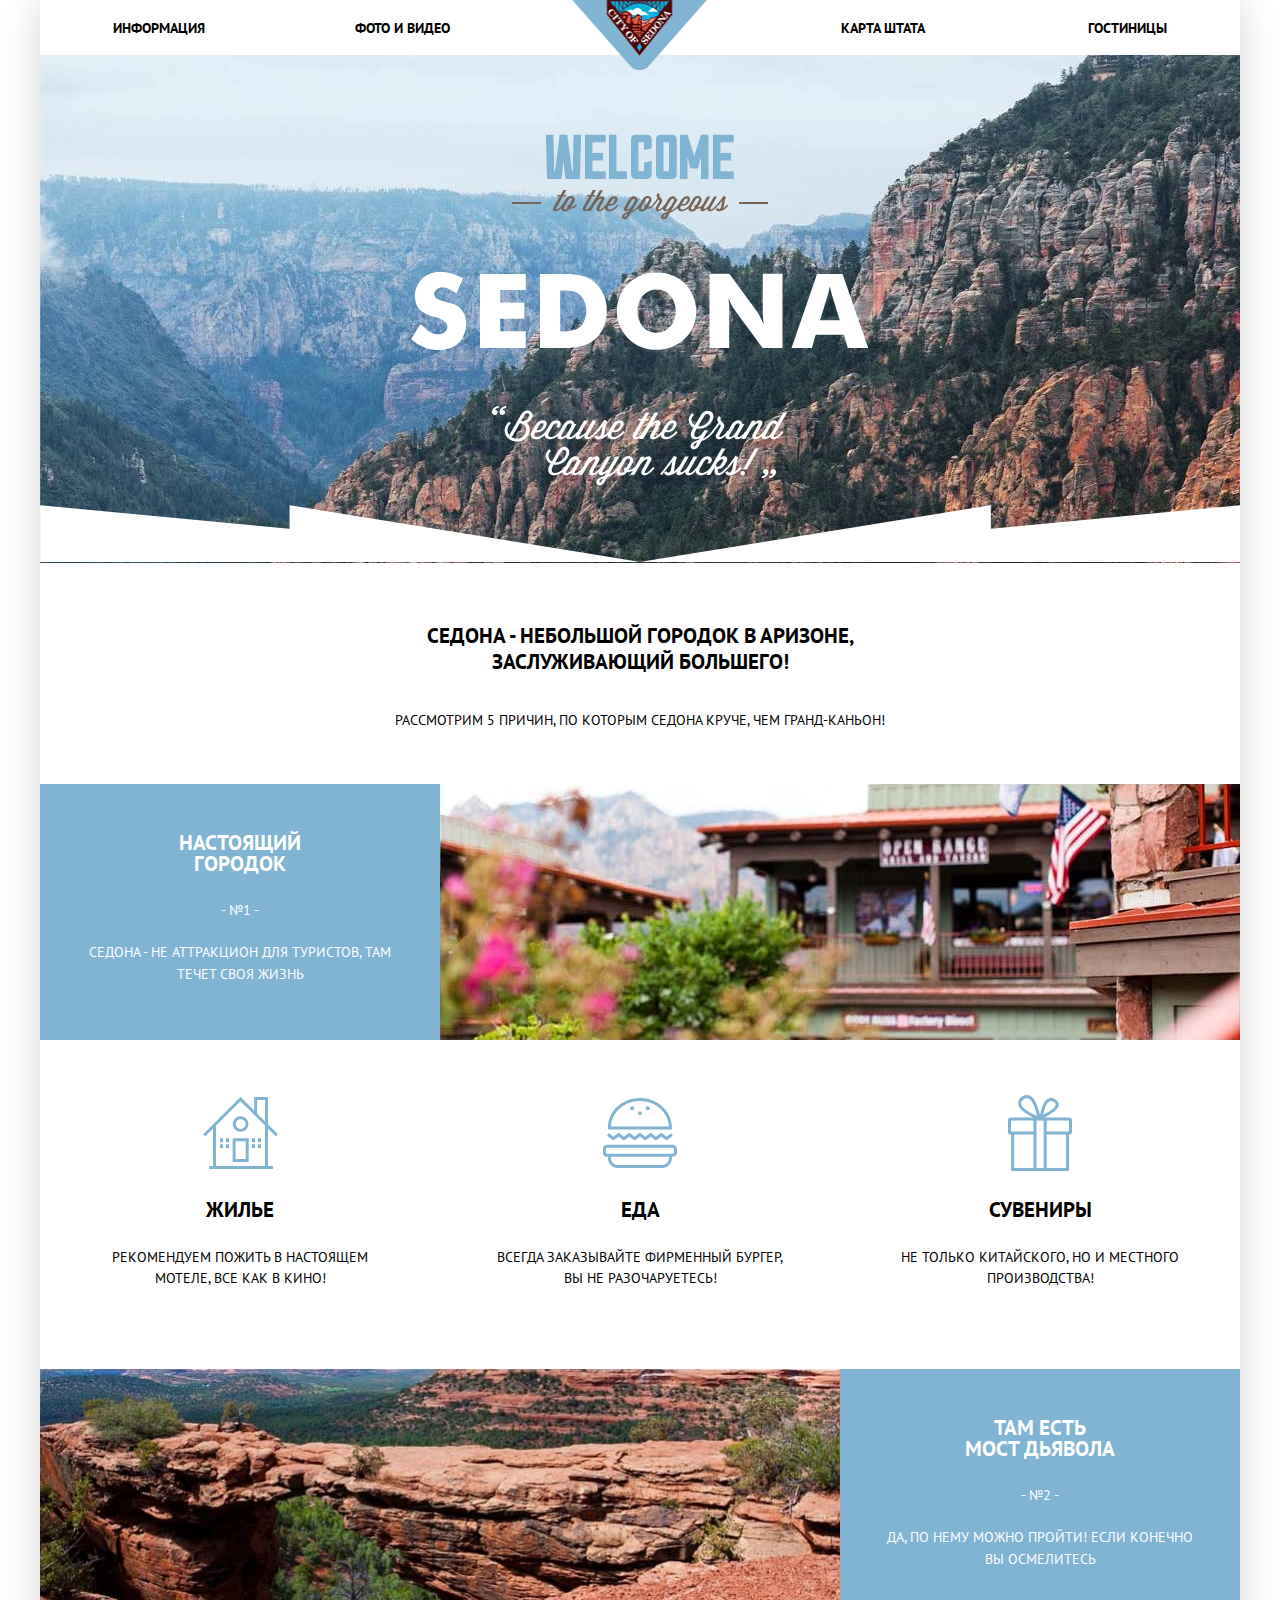
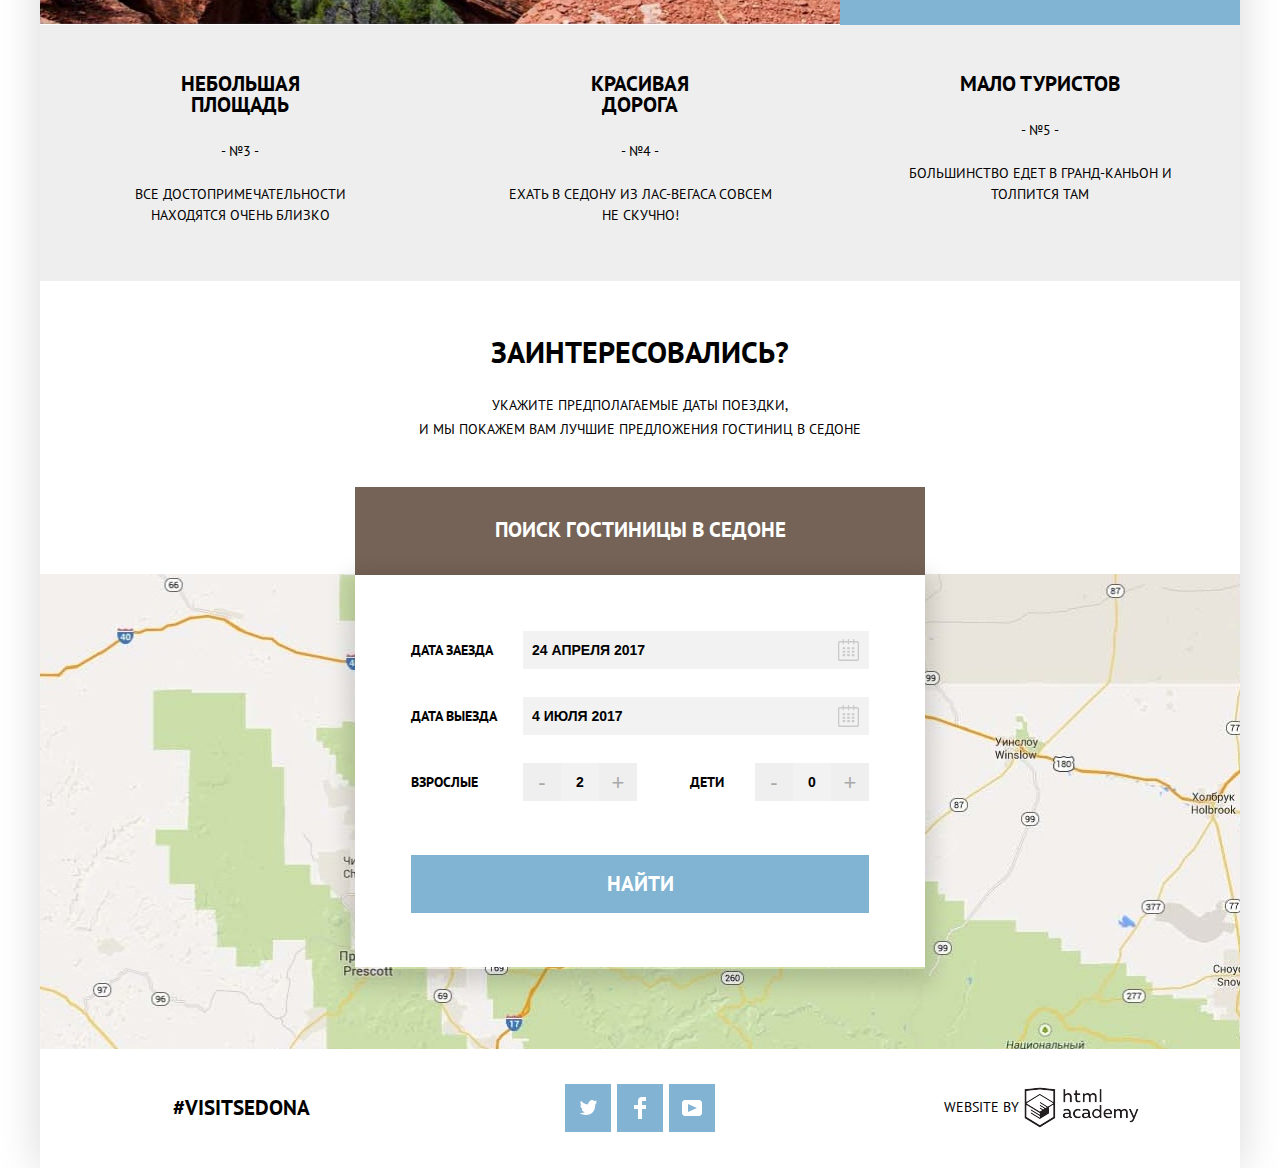
==== commit 95b59e50: "Правки 9 Beautify" ====
--- a/index.html
+++ b/index.html
@@ -1,155 +1,159 @@
 <!DOCTYPE html>
 <html lang="ru">
-  <head>
+
+<head>
     <meta charset="utf-8">
     <title>HTML Academy: Седона</title>
     <link href="css/normalize.css" rel="stylesheet">
     <link href="https://fonts.googleapis.com/css?family=PT+Sans:400,700&amp;subset=cyrillic" rel="stylesheet">
     <link href="css/style.css" rel="stylesheet">
-  </head>
-  <body>
+</head>
+
+<body>
     <div class="body-shadow">
-  	<header class="main-header">
-  		<nav class="main-nav">
-  		<a href="index.html"><img class="logo" src="img/logo.png" width="135" height="70" alt="Логотип Седоны"></a>
-  			<ul class="main-nav-list">
-  				<li><a href="#">Информация</a></li>	
-  				<li><a href="#">Фото и видео</a></li>
-  				<li><a href="#">Карта штата</a></li>
-  				<li><a href="inner.html">Гостиницы</a></li>
-  			</ul>
-  		</nav>	
-  	</header>
-  	<main>
-  		<section class="hero-section">
-  		    <h1 class="visually-hidden">Преимущества Седоны</h1>
-  			<img class="hero-section-image" src="img/main-foto1.png" width="1200" height="510" alt="Фото Седоны">
-  		</section>
-  		<section class="reasons">
-        <div class="reason-main">
-  		  	<h2 class="reason-main-title">СЕДОНА - НЕБОЛЬШОЙ ГОРОДОК В АРИЗОНЕ, ЗАСЛУЖИВАЮЩИЙ БОЛЬШЕГО!</h2>
-  				<p class="reason-main-text">РАССМОТРИМ 5 ПРИЧИН, ПО КОТОРЫМ СЕДОНА КРУЧЕ, ЧЕМ ГРАНД-КАНЬОН!</p>
-        </div>  
-  			<div class="reasons-list">
-  				<div class="reasons-list-row">
-  					<div class="reason">
-  						<div class="reason-inner reason-inner-white">
-  							<b class="reason-title reason-title-white">НАСТОЯЩИЙ ГОРОДОК</b>
-  							<span class="reason-text reason-text-white">- №1 -</span>
-  							<p class="reason-text reason-text-white">СЕДОНА - НЕ АТТРАКЦИОН ДЛЯ ТУРИСТОВ, ТАМ ТЕЧЕТ СВОЯ ЖИЗНЬ</p>
-            	</div>
-            		<img class="sedona-foto" src="img/reason1.jpg" width="800" height="256" alt="Фото Седона">
-  					</div>
-  				</div>
-  				<div class="reasons-list-row">
-  					<div class="reason">
-  						<div class="reason-inner">
-  							<b class="reason-title reason-title-icon reason-title-icon1">ЖИЛЬЕ</b>
-  							<p class="reason-text reason-text-icon">РЕКОМЕНДУЕМ ПОЖИТЬ В НАСТОЯЩЕМ МОТЕЛЕ, ВСЕ КАК В КИНО!</p>
-  						</div>
-  					</div>
-  					<div class="reason">
-  						<div class="reason-inner">
-  							<b class="reason-title reason-title-icon reason-title-icon2">ЕДА</b>
-  							<p class="reason-text reason-text-icon">ВСЕГДА ЗАКАЗЫВАЙТЕ ФИРМЕННЫЙ БУРГЕР, ВЫ НЕ РАЗОЧАРУЕТЕСЬ!</p>
-  						</div>
-  					</div>
-  					<div class="reason">
-  						<div class="reason-inner">
-  							<b class="reason-title reason-title-icon reason-title-icon3">СУВЕНИРЫ</b>
-  							<p class="reason-text reason-text-icon" >НЕ ТОЛЬКО КИТАЙСКОГО, НО И МЕСТНОГО ПРОИЗВОДСТВА!</p>
-  						</div>
-  					</div>
-  				</div>
-  				<div class="reasons-list-row">
-  					<div class="reason">
-  						<img class="sedona-foto" src="img/reason2.jpg" width="800" height="255" alt="Фото Седона">
-  						<div class="reason-inner reason-inner-white">
-  							<b class="reason-title reason-title-white">ТАМ ЕСТЬ<br>
+        <header class="main-header">
+            <nav class="main-nav">
+                <a href="index.html"><img class="logo" src="img/logo.png" width="135" height="70" alt="Логотип Седоны"></a>
+                <ul class="main-nav-list">
+                    <li><a href="#">Информация</a></li>
+                    <li><a href="#">Фото и видео</a></li>
+                    <li><a href="#">Карта штата</a></li>
+                    <li><a href="/inner.html">Гостиницы</a></li>
+                </ul>
+            </nav>
+        </header>
+        <main>
+            <section class="hero-section">
+                <h1 class="visually-hidden">Преимущества Седоны</h1>
+                <img class="hero-section-image" src="img/main-foto1.png" width="1200" height="510" alt="Фото Седоны">
+            </section>
+            <section class="reasons">
+                <div class="reason-main">
+                    <h2 class="reason-main-title">СЕДОНА - НЕБОЛЬШОЙ ГОРОДОК В АРИЗОНЕ, ЗАСЛУЖИВАЮЩИЙ БОЛЬШЕГО!</h2>
+                    <p class="reason-main-text">РАССМОТРИМ 5 ПРИЧИН, ПО КОТОРЫМ СЕДОНА КРУЧЕ, ЧЕМ ГРАНД-КАНЬОН!</p>
+                </div>
+                <div class="reasons-list">
+                    <div class="reasons-list-row">
+                        <div class="reason">
+                            <div class="reason-inner reason-inner-white">
+                                <b class="reason-title reason-title-white">НАСТОЯЩИЙ ГОРОДОК</b>
+                                <span class="reason-text reason-text-white">- №1 -</span>
+                                <p class="reason-text reason-text-white">СЕДОНА - НЕ АТТРАКЦИОН ДЛЯ ТУРИСТОВ, ТАМ ТЕЧЕТ СВОЯ ЖИЗНЬ</p>
+                            </div>
+                            <img class="sedona-foto" src="img/reason1.jpg" width="800" height="256" alt="Фото Седона">
+                        </div>
+                    </div>
+                    <div class="reasons-list-row">
+                        <div class="reason">
+                            <div class="reason-inner">
+                                <b class="reason-title reason-title-icon reason-title-icon1">ЖИЛЬЕ</b>
+                                <p class="reason-text reason-text-icon">РЕКОМЕНДУЕМ ПОЖИТЬ В НАСТОЯЩЕМ МОТЕЛЕ, ВСЕ КАК В КИНО!</p>
+                            </div>
+                        </div>
+                        <div class="reason">
+                            <div class="reason-inner">
+                                <b class="reason-title reason-title-icon reason-title-icon2">ЕДА</b>
+                                <p class="reason-text reason-text-icon">ВСЕГДА ЗАКАЗЫВАЙТЕ ФИРМЕННЫЙ БУРГЕР, ВЫ НЕ РАЗОЧАРУЕТЕСЬ!</p>
+                            </div>
+                        </div>
+                        <div class="reason">
+                            <div class="reason-inner">
+                                <b class="reason-title reason-title-icon reason-title-icon3">СУВЕНИРЫ</b>
+                                <p class="reason-text reason-text-icon">НЕ ТОЛЬКО КИТАЙСКОГО, НО И МЕСТНОГО ПРОИЗВОДСТВА!</p>
+                            </div>
+                        </div>
+                    </div>
+                    <div class="reasons-list-row">
+                        <div class="reason">
+                            <img class="sedona-foto" src="img/reason2.jpg" width="800" height="255" alt="Фото Седона">
+                            <div class="reason-inner reason-inner-white">
+                                <b class="reason-title reason-title-white">ТАМ ЕСТЬ<br>
   							 МОСТ ДЬЯВОЛА</b>
-  							<span class="reason-text reason-text-white">- №2 -</span>
-  							<p class="reason-text reason-text-white">ДА, ПО НЕМУ МОЖНО ПРОЙТИ! ЕСЛИ КОНЕЧНО ВЫ ОСМЕЛИТЕСЬ</p>
-            			</div>	
-  					</div>
-  				</div>
-  				<div class="reasons-list-row">
-  					<div class="reason">
-  						<div class="reason-inner reason-inner-grey">
-  							<b class="reason-title reason-title-grey">НЕБОЛЬШАЯ ПЛОЩАДЬ</b>
-  							<span class="reason-text reason-text-grey">- №3 -</span>
-  							<p class="reason-text reason-text-grey">ВСЕ ДОСТОПРИМЕЧАТЕЛЬНОСТИ НАХОДЯТСЯ ОЧЕНЬ БЛИЗКО</p>
-  						</div>
-  					</div>
-  					<div class="reason">
-  						<div class="reason-inner reason-inner-grey">
-  							<b class="reason-title reason-title-grey">КРАСИВАЯ ДОРОГА</b>
-  							<span class="reason-text reason-text-grey">- №4 -</span>
-  							<p class="reason-text reason-text-grey">ЕХАТЬ В СЕДОНУ ИЗ ЛАС-ВЕГАСА СОВСЕМ НЕ СКУЧНО!</p>
-  						</div>
-  					</div>
-  					<div class="reason">
-  						<div class="reason-inner reason-inner-grey">
-  							<b class="reason-title reason-title-grey">МАЛО ТУРИСТОВ</b>
-  							<span class="reason-text reason-text-grey">- №5 -</span>
-  							<p class="reason-text reason-text-grey">БОЛЬШИНСТВО ЕДЕТ В ГРАНД-КАНЬОН И ТОЛПИТСЯ ТАМ</p>
-  						</div>
-  					</div>
-  				</div>
-			</div>		
-  		</section>
-  		<section class="hotels-search">
-        <div class="hotels-search-text">
-  			<h2 class="reason-footer-title">ЗАИНТЕРЕСОВАЛИСЬ?</h2>
-  			 <p class="reason-footer-text">УКАЖИТЕ ПРЕДПОЛАГАЕМЫЕ ДАТЫ ПОЕЗДКИ,<br> И МЫ ПОКАЖЕМ ВАМ ЛУЧШИЕ ПРЕДЛОЖЕНИЯ ГОСТИНИЦ В СЕДОНЕ</p>
-        </div> 
-  			 	<div class="search-form">
-  			 		<div class="button button-dark button-search">ПОИСК ГОСТИНИЦЫ В СЕДОНЕ</div>
-  			 		<form class="hotels-search-action" method="get" action="https:echo.htmlacademy.ru">
-  			 			<div class="search-form-row">
-  			 				<label for="entry-date">ДАТА ЗАЕЗДА</label>
-  			 				<input type="text" name="entry-date" id="entry-date" class="entry-date" value="24 АПРЕЛЯ 2017">
-                <button class="calendar-button" type="button"></button>
-  			 			</div>
-  			 			<div class="search-form-row">
-  			 				<label for="departure-date">ДАТА ВЫЕЗДА</label>
-  			 				<input type="text" name="departure-date" id="departure-date" class="departure-date" value="4 ИЮЛЯ 2017">
-                <button class="calendar-button" type="button"></button>
-  			 			</div>
-  			 			<div class="search-form-row">
-  			 				<label for="adult-count">ВЗРОСЛЫЕ</label>
-  			 					<div class="button-sign">
-  			 						<button class="button-decrease" type="button">-</button>
-  			 						<input type="text" name="adult-count" id="adult-count">
-  			 						<button class="button-increase" type="button">+</button>
-  			 					</div>
-  			 				<label for="children-count" class="children-count">ДЕТИ</label>
-  			 					<div class="button-sign">
-  			 						<button class="button-decrease" type="button">-</button>
-  			 						<input type="text" name="children-count" id="children-count">
-  			 						<button class="button-increase" type="button">+</button>
-  			 					</div>
-  			 			</div>
-  			 			<input class="button button-search" type="submit" value="НАЙТИ">
-  			 		</form>
-  			 	</div>	
-  			<img class="map-sedona" src="img/map.jpg" width="1200" height="475" alt="Карта Седоны">
-  		</section>	
-  	</main>
-  	<footer class="main-footer">
-  		<a class="footer-hashtag" href="#">#VISITSEDONA</a>
-  			<ul class="social-list">
-  				<li>
-					  <a class="twitter" href="#"><img src="img/twitter.svg" alt="Twitter"></a>
-				  </li>
-  				<li>
-            <a class="facebook" href="#"><img src="img/facebook.svg" alt="Facebook"></a>
-				  </li>
-  				<li>
-					  <a class="youtube" href="#"><img src="img/youtube.svg" alt="YouTube" width="20" height="16"></a>
-				  </li>
-  			</ul>
-        <a class="logo-htmlacademy" href="https://htmlacademy.ru/intensive/htmlcss">WEBSITE BY</a>
-  	</footer>
-  	</div>
-   </body>
-</html>
+                                <span class="reason-text reason-text-white">- №2 -</span>
+                                <p class="reason-text reason-text-white">ДА, ПО НЕМУ МОЖНО ПРОЙТИ! ЕСЛИ КОНЕЧНО ВЫ ОСМЕЛИТЕСЬ</p>
+                            </div>
+                        </div>
+                    </div>
+                    <div class="reasons-list-row">
+                        <div class="reason">
+                            <div class="reason-inner reason-inner-grey">
+                                <b class="reason-title reason-title-grey">НЕБОЛЬШАЯ ПЛОЩАДЬ</b>
+                                <span class="reason-text reason-text-grey">- №3 -</span>
+                                <p class="reason-text reason-text-grey">ВСЕ ДОСТОПРИМЕЧАТЕЛЬНОСТИ НАХОДЯТСЯ ОЧЕНЬ БЛИЗКО</p>
+                            </div>
+                        </div>
+                        <div class="reason">
+                            <div class="reason-inner reason-inner-grey">
+                                <b class="reason-title reason-title-grey">КРАСИВАЯ ДОРОГА</b>
+                                <span class="reason-text reason-text-grey">- №4 -</span>
+                                <p class="reason-text reason-text-grey">ЕХАТЬ В СЕДОНУ ИЗ ЛАС-ВЕГАСА СОВСЕМ НЕ СКУЧНО!</p>
+                            </div>
+                        </div>
+                        <div class="reason">
+                            <div class="reason-inner reason-inner-grey">
+                                <b class="reason-title reason-title-grey">МАЛО ТУРИСТОВ</b>
+                                <span class="reason-text reason-text-grey">- №5 -</span>
+                                <p class="reason-text reason-text-grey">БОЛЬШИНСТВО ЕДЕТ В ГРАНД-КАНЬОН И ТОЛПИТСЯ ТАМ</p>
+                            </div>
+                        </div>
+                    </div>
+                </div>
+            </section>
+            <section class="hotels-search">
+                <div class="hotels-search-text">
+                    <h2 class="reason-footer-title">ЗАИНТЕРЕСОВАЛИСЬ?</h2>
+                    <p class="reason-footer-text">УКАЖИТЕ ПРЕДПОЛАГАЕМЫЕ ДАТЫ ПОЕЗДКИ,
+                        <br> И МЫ ПОКАЖЕМ ВАМ ЛУЧШИЕ ПРЕДЛОЖЕНИЯ ГОСТИНИЦ В СЕДОНЕ</p>
+                </div>
+                <div class="search-form">
+                    <a class="button button-dark button-search" href="#">ПОИСК ГОСТИНИЦЫ В СЕДОНЕ</a>
+                    <form class="hotels-search-action" method="get" action="https:echo.htmlacademy.ru">
+                        <div class="search-form-row">
+                            <label for="entry-date">ДАТА ЗАЕЗДА</label>
+                            <input type="text" name="entry-date" id="entry-date" class="entry-date" value="24 АПРЕЛЯ 2017">
+                            <button class="calendar-button" type="button"></button>
+                        </div>
+                        <div class="search-form-row">
+                            <label for="departure-date">ДАТА ВЫЕЗДА</label>
+                            <input type="text" name="departure-date" id="departure-date" class="departure-date" value="4 ИЮЛЯ 2017">
+                            <button class="calendar-button" type="button"></button>
+                        </div>
+                        <div class="search-form-row">
+                            <label for="adult-count">ВЗРОСЛЫЕ</label>
+                            <div class="button-sign">
+                                <button class="button-decrease" type="button">-</button>
+                                <input class="adult-count-figure" type="text" name="adult-count" id="adult-count" value="2">
+                                <button class="button-increase" type="button">+</button>
+                            </div>
+                            <label for="children-count" class="children-count">ДЕТИ</label>
+                            <div class="button-sign">
+                                <button class="button-decrease" type="button">-</button>
+                                <input class="children-count-figure" type="text" name="children-count" id="children-count" value="0">
+                                <button class="button-increase" type="button">+</button>
+                            </div>
+                        </div>
+                        <input class="button button-search" type="submit" value="НАЙТИ">
+                    </form>
+                </div>
+                <img class="map-sedona" src="img/map.jpg" width="1200" height="475" alt="Карта Седоны">
+            </section>
+        </main>
+        <footer class="main-footer">
+            <a class="footer-hashtag" href="#">#VISITSEDONA</a>
+            <ul class="social-list">
+                <li>
+                    <a class="twitter" href="#"><img src="img/twitter.svg" alt="Twitter"></a>
+                </li>
+                <li>
+                    <a class="facebook" href="#"><img src="img/facebook.svg" alt="Facebook"></a>
+                </li>
+                <li>
+                    <a class="youtube" href="#"><img src="img/youtube.svg" alt="YouTube" width="20" height="16"></a>
+                </li>
+            </ul>
+            <a class="logo-htmlacademy" href="https://htmlacademy.ru/intensive/htmlcss">WEBSITE BY</a>
+        </footer>
+    </div>
+</body>
+
+</html>--- a/css/style.css
+++ b/css/style.css
@@ -1,613 +1,630 @@
-body{
-    margin:0 auto;
-	padding:0;
-	font-family: "PT Sans", "Arial", sans-serif;
-	font-size: 14px;
-	line-height: 21px;
-	font-weight: 400;
-	color: #000000;
-	text-transform: uppercase;
-	background-color: #ffffff;
-    width:1200px;
-    padding: 0 40px;
-}
-
-.body-shadow{
-    box-shadow: 0 0 40px 2px #dbdbdb;
-}
-
-a{
-	text-decoration: none;
-}
-
-.main-nav-list{
-	display: flex;
-	align-items: center;
-	height: 55px;
-    margin: 0;
-    padding: 0 73px;
-}
-
-.main-nav-list li{
-	list-style-type: none;
-	width: 242px;
-    
+body {
+  margin: 0 auto;
+  padding: 0;
+  font-family: "PT Sans", "Arial", sans-serif;
+  font-size: 14px;
+  line-height: 21px;
+  font-weight: 400;
+  color: #000000;
+  text-transform: uppercase;
+  background-color: #ffffff;
+  width: 1200px;
+  padding: 0 40px;
+}
+
+.body-shadow {
+  box-shadow: 0 0 40px 2px #dbdbdb;
+}
+
+a {
+  text-decoration: none;
+}
+
+.main-nav-list {
+  display: flex;
+  align-items: center;
+  height: 55px;
+  margin: 0;
+  padding: 0 73px;
+}
+
+.main-nav-list li {
+  list-style-type: none;
+  width: 242px;
 }
 
 .main-nav-list li:nth-of-type(1),
-.main-nav-list li:nth-of-type(2){
-	text-align: left;
+.main-nav-list li:nth-of-type(2) {
+  text-align: left;
 }
 
 .main-nav-list li:nth-of-type(3),
-.main-nav-list li:nth-of-type(4){
-	text-align: right;
-}
-
-.main-nav-list li:nth-of-type(3){
-    margin-left: auto;
-}
-
-.main-nav-list a{
-	font-family: "PT Sans", "Arial", sans-serif;
-	font-size: 14px;
-	line-height: 26px;
-	font-weight: 700;
-	color: #000000;
-	text-transform: uppercase;
-}
-.main-nav-list a:hover{
-	color: #81b3d2;
-}
-.main-nav-list a:focus{
-	color: #b2b2b2;
-}
-.main-nav-list a:active{
-	color: #766357;
+.main-nav-list li:nth-of-type(4) {
+  text-align: right;
+}
+
+.main-nav-list li:nth-of-type(3) {
+  margin-left: auto;
+}
+
+.main-nav-list a {
+  font-family: "PT Sans", "Arial", sans-serif;
+  font-size: 14px;
+  line-height: 26px;
+  font-weight: 700;
+  color: #000000;
+  text-transform: uppercase;
+}
+
+.main-nav-list a:hover {
+  color: #81b3d2;
+}
+
+.main-nav-list a:active {
+  color: #b2b2b2;
+}
+
+.main-nav-list .link-active {
+  color: #766357;
 }
 
 .hero-section {
-	background-image: url("../img/background.jpg");
-	background-repeat: no-repeat;
-	background-position: 50% 50%;
-	background-color: #d5e6f0;
-	height: 510px;
-	text-align: center;
-	line-height: 0;
-    margin-bottom: 41px;
+  position: relative;
+  background-image: url("../img/background.jpg");
+  background-repeat: no-repeat;
+  background-position: 50% 50%;
+  background-color: #d5e6f0;
+  height: 508px;
+  text-align: center;
+  line-height: 0;
+  margin-bottom: 43px;
 }
 
 .hero-section::after {
-    display: block;
-    content: "";
-    height: 57px;
-	background-image: url("../img/shape 1.png");
-	background-repeat: no-repeat;
-	background-position: 50% 50%;
-	margin-top: -57px;
+  display: block;
+  position: absolute;
+  content: "";
+  height: 57px;
+  background-image: url("../img/shape_1.png");
+  background-repeat: no-repeat;
+  background-position: 50% 50%;
+  bottom: 1px;
+  left: 0;
+  width: 1200px;
 }
 
 .visually-hidden {
-	margin:0;
-	line-height:0;
-	visibility:hidden;
-}
-
-.reason-main-title{
-	font-family: "PT Sans", "Arial", sans-serif;
-	font-size: 21px;
-	line-height: 26px;
-	font-weight: 700;
-	color: #000000;
-	text-transform: uppercase;
-    text-align: center;
-    width: 550px;
-}
-
-.reason-main-text{
-	font-family: "PT Sans", "Arial", sans-serif;
-	font-size: 14px;
-	line-height: 26px;
-	font-weight: 400;
-	color: #000000;
-	text-transform: uppercase;
-}
-
-.reason-title{
-    display: block;
-    box-sizing: border-box;
-	font-family: "PT Sans", "Arial", sans-serif;
-	font-size: 21px;
-	line-height: 21px;
-	font-weight: 700;
-	color: #000000;
-	text-transform: uppercase;
-    width: 400px;
-    padding: 0 95px;
-    
-}
-
-.reason-text{
-	font-family: "PT Sans", "Arial", sans-serif;
-	font-size: 14px;
-	line-height: 21px;
-	font-weight: 400;
-	color: #000000;
-	text-transform: uppercase;
-}
-
-.reason-text-icon{
-    padding: 0 50px;
+  margin: 0;
+  line-height: 0;
+  visibility: hidden;
+}
+
+.reason-main-title {
+  font-family: "PT Sans", "Arial", sans-serif;
+  font-size: 21px;
+  line-height: 26px;
+  font-weight: 700;
+  color: #000000;
+  text-transform: uppercase;
+  text-align: center;
+  width: 550px;
+}
+
+.reason-main-text {
+  font-family: "PT Sans", "Arial", sans-serif;
+  font-size: 14px;
+  line-height: 26px;
+  font-weight: 400;
+  color: #000000;
+  text-transform: uppercase;
+}
+
+.reason-title {
+  display: block;
+  box-sizing: border-box;
+  font-family: "PT Sans", "Arial", sans-serif;
+  font-size: 21px;
+  line-height: 21px;
+  font-weight: 700;
+  color: #000000;
+  text-transform: uppercase;
+  width: 400px;
+  padding: 0 95px;
+}
+
+.reason-text {
+  font-family: "PT Sans", "Arial", sans-serif;
+  font-size: 14px;
+  line-height: 21px;
+  font-weight: 400;
+  color: #000000;
+  text-transform: uppercase;
+}
+
+.reason-text-icon {
+  padding: 0 50px;
 }
 
 .reason-title-white,
-.reason-text-white{
-	color: #ffffff;
-    margin-bottom: 25px;
-
-}
-
-.reason-text-white{
-    padding: 0 45px;
-    margin: 0;
-    margin-top: 20px;
-    line-height: 22px;
-}
-
-.reason-text-grey{
-    padding: 0 60px;
-    margin-top: 22px;
-}
-
-.reason-title-grey{
-    padding: 0 120px;
-    margin-bottom: 26px;
-}
-
-.reason-title-icon{
-    margin-bottom: 27px;
-}
-
-.reason-title-icon1::before{
-	display: block;
-	content: "";
-	background-image: url("../img/icon-1.svg");
-	background-repeat: no-repeat;
-	background-position: 50% 50%;
-	height: 76px;
-	margin-bottom: 28px;
-}
-
-.reason-title-icon2::before{
-	display: block;
-	content: "";
-	background-image: url("../img/icon-2.svg");
-	background-repeat: no-repeat;
-	background-position: 50% 50%;
-	height: 76px;
-	margin-bottom: 28px;
-}	
-
-.reason-title-icon3::before{
-	display: block;
-	content: "";
-	background-image: url("../img/icon-3.svg");
-	background-repeat: no-repeat;
-	background-position: 50% 50%;
-	height: 76px;
-	margin-bottom: 28px;
-}
-
-.reason-footer-title{
-	font-family: "PT Sans", "Arial", sans-serif;
-	font-size: 30px;
-	line-height: 36px;
-	font-weight: 700;
-	color: #000000;
-	text-transform: uppercase;
-    margin-top: 53px;
-    margin-bottom: 0;
-}
-
-.reason-footer-text{
-	font-family: "PT Sans", "Arial", sans-serif;
-	font-size: 14px;
-	line-height: 24px;
-	font-weight: 400;
-	color: #000000;
-	text-transform: uppercase;
-    text-align: center;
-    margin-top: 23px;
-    margin-bottom: 0;
-}
-
-.button{
-	display: block;
-	font-family: "PT Sans", "Arial", sans-serif;
-	font-size: 14px;
-	line-height: 21px;
-	font-weight: 700;
-	text-transform: uppercase;
-	color: #ffffff;
-	background-color: #81b3d2;
-	border: none;
-    border-radius: 0;
-	text-align: center;
-	vertical-align: middle;
-	width: 110px;
-	height: 21px;
-	padding-top: 6px;
-}
-
-.button:hover{
-	background-color: #669ec0;
-}
-.button:focus{
-	color: #88b6d1;
-	background-color: #5496bd;
-}
-
-.button-blue{
-    box-sizing: border-box;
-	height: 27px;
-}
-
-.button-dark{
-    box-sizing: border-box;
-	background-color: #766357;
-	width: 142px;
-	height: 27px;
-}
-
-.button-dark:hover{
-	background-color: #604e43;
-}
-.button-dark:focus{
-	background-color: #503e33;
-}
-
-.search-form-row{
-	font-family: "PT Sans", "Arial", sans-serif;
-	font-size: 14px;
-	line-height: 26px;
-	font-weight: 700;
-	color: #000000;
-	text-transform: uppercase;
-}
-
-.search-form-row input{
-	background-color: #f2f2f2;
-}
-
-.search-form-row input:hover{
-	background-color: #ebebeb;
-}
-.search-form-row input:focus{
-	background-color: #ffffff;
-	border-color: #e5e5e5;
-}
-
-.calendar-button{
-	position: absolute;
-	width: 23px;
-	height: 24px;
-	top: 25%;
-	left: 93%;
-
-	background-image: url("../img/calendar-grey.svg");
-	background-repeat: no-repeat;
-	background-position: 50% 50%;
-	background-color: transparent;
-
-	border: none;
+.reason-text-white {
+  color: #ffffff;
+  margin-bottom: 25px;
+}
+
+.reason-text-white {
+  padding: 0 45px;
+  margin: 0;
+  margin-top: 20px;
+  line-height: 22px;
+}
+
+.reason-text-grey {
+  padding: 0 60px;
+  margin-top: 22px;
+}
+
+.reason-title-grey {
+  padding: 0 120px;
+  margin-bottom: 26px;
+}
+
+.reason-title-icon {
+  margin-bottom: 27px;
+}
+
+.reason-title-icon1::before {
+  display: block;
+  content: "";
+  background-image: url("../img/icon-1.svg");
+  background-repeat: no-repeat;
+  background-position: 50% 50%;
+  height: 76px;
+  margin-bottom: 28px;
+}
+
+.reason-title-icon2::before {
+  display: block;
+  content: "";
+  background-image: url("../img/icon-2.svg");
+  background-repeat: no-repeat;
+  background-position: 50% 50%;
+  height: 76px;
+  margin-bottom: 28px;
+}
+
+.reason-title-icon3::before {
+  display: block;
+  content: "";
+  background-image: url("../img/icon-3.svg");
+  background-repeat: no-repeat;
+  background-position: 50% 50%;
+  height: 76px;
+  margin-bottom: 28px;
+}
+
+.reason-footer-title {
+  font-family: "PT Sans", "Arial", sans-serif;
+  font-size: 30px;
+  line-height: 36px;
+  font-weight: 700;
+  color: #000000;
+  text-transform: uppercase;
+  margin-top: 53px;
+  margin-bottom: 0;
+}
+
+.reason-footer-text {
+  font-family: "PT Sans", "Arial", sans-serif;
+  font-size: 14px;
+  line-height: 24px;
+  font-weight: 400;
+  color: #000000;
+  text-transform: uppercase;
+  text-align: center;
+  margin-top: 23px;
+  margin-bottom: 0;
+}
+
+.button {
+  display: block;
+  font-family: "PT Sans", "Arial", sans-serif;
+  font-size: 14px;
+  line-height: 27px;
+  font-weight: 700;
+  text-transform: uppercase;
+  color: #ffffff;
+  background-color: #81b3d2;
+  border: none;
+  border-radius: 0;
+  text-align: center;
+  vertical-align: middle;
+  width: 110px;
+  height: 21px;
+  padding-top: 0;
+}
+
+.button:hover {
+  background-color: #669ec0;
+}
+
+.button:focus {
+  color: #88b6d1;
+  background-color: #5496bd;
+}
+
+.button-blue {
+  box-sizing: border-box;
+  height: 27px;
+}
+
+.button-dark {
+  box-sizing: border-box;
+  background-color: #766357;
+  width: 142px;
+  height: 27px;
+  cursor: pointer;
+  color: #fff;
+  text-decoration: none;
+}
+
+.button-dark:hover,
+.button-dark:focus {
+  background-color: #604e43;
+  color: #fff;
+  outline: 0;
+}
+
+.button-dark:active {
+  background-color: #503e33;
+  color: rgba(255, 255, 255, 0.3);
+}
+
+.search-form-row {
+  font-family: "PT Sans", "Arial", sans-serif;
+  font-size: 14px;
+  line-height: 26px;
+  font-weight: 700;
+  color: #000000;
+  text-transform: uppercase;
+}
+
+.search-form-row input {
+  background-color: #f2f2f2;
+}
+
+.search-form-row input:hover {
+  background-color: #ebebeb;
+}
+
+.search-form-row input:focus {
+  background-color: #ffffff;
+  border-color: #e5e5e5;
+  outline: 2px solid #e5e5e5;
+}
+
+.search-form-row .adult-count-figure,
+.search-form-row .children-count-figure {
+  font-size: 14px;
+  line-height: 26px;
+  font-weight: 700;
+}
+
+.search-form-row .adult-count-figure:hover,
+.search-form-row .children-count-figure:hover {
+  font-size: 14px;
+  line-height: 26px;
+  font-weight: 700;
+  background-color: #f2f2f2;
+}
+
+.calendar-button {
+  position: absolute;
+  width: 23px;
+  height: 24px;
+  top: 20%;
+  left: 93%;
+  background-image: url("../img/calendar-grey.svg");
+  background-repeat: no-repeat;
+  background-position: 50% 50%;
+  background-color: transparent;
+  border: none;
+}
+
+.calendar-button:hover,
+.calendar-button:focus {
+  background-image: url("../img/calendar.svg");
+  outline: 0;
+}
+
+.calendar-button:active {
+  background-image: url("../img/calendar-blue.svg");
 }
 
 .search-form {
-	position: relative;
-    width: 570px;
-    height: 480px;
-    margin: 0 auto -393px;
-    background: #fff;
-    
-}
+  position: relative;
+  width: 570px;
+  height: 480px;
+  margin: 0 auto -393px;
+  background: #fff;
+}
+
 .search-form .button-dark {
-	line-height: 86px;
-	width: 100%;
-	height: 88px;
-    
-    font-size: 21px;
-    font-weight: bold;
+  line-height: 86px;
+  width: 100%;
+  height: 88px;
+  font-size: 21px;
+  font-weight: bold;
 }
 
 .hotels-search-action {
-    padding: 56px;
+  padding: 56px;
+  box-shadow: 0 7px 20px 7px rgba(0,0,0,0.15);
 }
 
 .search-form-row {
-	position: relative;
-    margin-bottom: 30px;
-	line-height: 38px;
-	font-size: 0;
-}
+  position: relative;
+  margin-bottom: 28px;
+  line-height: 38px;
+  font-size: 0;
+}
+
 .search-form-row label {
-    font-size: 14px;
-	width: 112px;
-	display: inline-block;
-    vertical-align: middle;
-}
+  font-size: 14px;
+  width: 112px;
+  display: inline-block;
+  vertical-align: middle;
+}
+
 .search-form-row label.children-count {
-	width: 65px;
-	padding-left: 53px;
-}
+  width: 65px;
+  padding-left: 53px;
+}
+
 .entry-date,
 .departure-date {
-    height: 38px;
-    width: 346px;
-    border: 0;
-    padding: 0;
-    display: inline-block;
-    vertical-align: middle;
-    font-size: 14px;
-	padding: 0 9px;
-	box-sizing: border-box;
-}
+  height: 38px;
+  width: 346px;
+  border: 0;
+  padding: 0;
+  display: inline-block;
+  vertical-align: middle;
+  font-size: 14px;
+  padding: 0 9px;
+  box-sizing: border-box;
+  font-size: 14px;
+  line-height: 26px;
+  font-weight: 700;
+}
+
 .button-sign {
-    display: inline-block;
-    width: 114px;
-    vertical-align: middle;
-	background: #f2f2f2;
-}
-.hotels-search-action .button-search{
-	width: 458px;
-	height: 48px;
-	margin-top: 24px;
-	cursor: pointer;
-	line-height: 26px;
-	font-weight: 700;
-    
-}
+  display: inline-block;
+  width: 114px;
+  vertical-align: middle;
+  background: #f2f2f2;
+}
+
+.hotels-search {
+  margin-bottom: -8px;
+}
+
+.hotels-search-action .button-search {
+  width: 458px;
+  height: 58px;
+  margin-top: 54px;
+  cursor: pointer;
+  line-height: 51px;
+  font-weight: 700;
+  font-size: 21px;
+}
+
 .button-sign button {
-    width: 38px;
-    display: inline-block;
-    vertical-align: middle;
-    height: 38px;
-    border: 0;
-    font-size: 22px;
-    line-height: 38px;
-}
+  width: 38px;
+  display: inline-block;
+  vertical-align: middle;
+  height: 38px;
+  border: 0;
+  font-size: 22px;
+  line-height: 38px;
+}
+
 .button-sign input {
-	width: 38px;
-	font-size: 14px;
-	border: 0;
-	display: inline-block;
-	vertical-align: middle;
-	padding: 0;
-	height: 38px;
-	text-align: center;
-}
+  width: 38px;
+  font-size: 14px;
+  border: 0;
+  display: inline-block;
+  vertical-align: middle;
+  padding: 0;
+  height: 38px;
+  text-align: center;
+}
+
 .button-sign input:focus,
 .search-form .search-form-row .entry-date:focus,
 .search-form .search-form-row .departure-date:focus {
-    background: inherit;
-}
-/*.button{
-	display: block;
-	font-family: "PT Sans", "Arial", sans-serif;
-	font-size: 14px;
-	line-height: 21px;
-	font-weight: 700;
-	text-transform: uppercase;
-	color: #ffffff;
-	background-color: #81b3d2;
-	border: none;
-	text-align: center;
-	vertical-align: middle;
-	width: 110px;
-	height: 21px;
-	padding-top: 6px;
-}
-
-.button:hover{
-	background-color: #669ec0;
-}
-.button:focus{
-	color: #88b6d1;
-	background-color: #5496bd;
-}
-
-.button-dark{
-	background-color: #766357;
-	width: 142px;
-	height: 27px;
-}
-
-.button-dark:hover{
-	background-color: #604e43;
-}
-.button-dark:focus{
-	background-color: #503e33;
-}*/
+  background: inherit;
+}
 
 .button-decrease,
-.button-increase{
-	color: #a9a9a9;
-}
-
-.button-decrease:hover{
-	color: #000000;
-}
-.button-decrease:focus{
-	color: #81b3d2;
-}
-
-.button-transperent{
-	box-sizing: border-box;
-	min-width: 137px;
-	min-height: 37px;
-	line-height: 31px;
-	background: transparent;
-	border: 2px solid #ffffff;
-	padding: 0;
-	margin-left: 85px;
-}
-
-
-.button-transperent:hover{
-	color: #000000;
-
-	background-color: #ffffff;
-}
-
-.hotels-parameters{
- font-family: "PT Sans", "Arial", sans-serif;
- font-size: 14px;
- line-height: 21px;
- font-weight: 400;
- color: #ffffff;
- text-transform: uppercase;
-
- background-color: #749ec1;
- background-image: url("../img/background2.jpg");
- background-repeat: no-repeat;
- background-position: 50% 50%;
-
- display: flex;
- flex-direction: row;
- justify-content: flex-start;
- align-items: center;
- margin-bottom: 17px;
-
- padding-left: 73px;
- padding-top: 29px;
- padding-bottom: 13px;
- padding-right: 73px;
-}
-
-.infrastructure{
- display: flex;
- width: 100%;
-}
-
-.infrastructure fieldset{
- display: flex;
- flex-direction: column;
- justify-content: flex-start;
- width: 240px;
- margin: 0;
- padding: 0;
- margin-right: 15px;
- border: none;
-}
-
-.infrastructure fieldset:last-child{
- margin-left: auto;
- margin-right: 0;
- width: 318px;
-}
-
-.infrastructure input[type="checkbox"]{
- display: none;
-}
-
-.infrastructure legend{
-    font-size: 16px;
-    font-weight: 700;
- margin-bottom: 10px;
-}
-
-.infrastructure label{
- position: relative;
- height: 25px;
- line-height: 27px;
- cursor: pointer;
- margin-bottom: 19px;
-    margin-top: 13px;
- padding-left: 40px;
-
+.button-increase {
+  color: #a9a9a9;
+  border-radius: 0;
+}
+
+.button-decrease:hover,
+.button-increase:hover,
+.button-decrease:focus,
+.button-increase:focus {
+  color: #000000;
+  border-radius: 0;
+  outline: 0;
+}
+
+.button-decrease:active,
+.button-increase:active {
+  color: #81b3d2;
+  border-radius: 0;
+}
+
+.button-transperent {
+  box-sizing: border-box;
+  min-width: 137px;
+  min-height: 37px;
+  line-height: 31px;
+  background: transparent;
+  border: 2px solid #ffffff;
+  padding: 0;
+  margin-left: 85px;
+}
+
+.button-transperent:hover {
+  color: #000000;
+  background-color: #ffffff;
+}
+
+.hotels-parameters {
+  font-family: "PT Sans", "Arial", sans-serif;
+  font-size: 14px;
+  line-height: 21px;
+  font-weight: 400;
+  color: #ffffff;
+  text-transform: uppercase;
+  background-color: #749ec1;
+  background-image: url("../img/background2.jpg");
+  background-repeat: no-repeat;
+  background-position: 50% 50%;
+  display: flex;
+  flex-direction: row;
+  justify-content: flex-start;
+  align-items: center;
+  margin-bottom: 17px;
+  padding-left: 73px;
+  padding-top: 29px;
+  padding-bottom: 13px;
+  padding-right: 73px;
+}
+
+.infrastructure {
+  display: flex;
+  width: 100%;
+}
+
+.infrastructure fieldset {
+  display: flex;
+  flex-direction: column;
+  justify-content: flex-start;
+  width: 240px;
+  margin: 0;
+  padding: 0;
+  margin-right: 15px;
+  border: none;
+}
+
+.infrastructure fieldset:last-child {
+  margin-left: auto;
+  margin-right: 0;
+  width: 318px;
+}
+
+.infrastructure input[type="checkbox"] {
+  display: none;
+}
+
+.infrastructure legend {
+  font-size: 16px;
+  font-weight: 700;
+  margin-bottom: 10px;
+}
+
+.infrastructure label {
+  position: relative;
+  height: 25px;
+  line-height: 27px;
+  cursor: pointer;
+  margin-bottom: 19px;
+  margin-top: 13px;
+  padding-left: 40px;
 }
 
 .infrastructure label:first-child {
- margin-top: 0;
-}
-
-.infrastructure label::before{
-	content: "";
-	position: absolute;
-	top: 0px;
-	left: 0px;
-	width: 25px;
-	height: 25px;
-	background-image: url("../img/checkbox-off.svg");
-	background-repeat: no-repeat;
-	background-position: 50% 50%;
-	
-}
-
-.infrastructure input[type="checkbox"]:checked + label::before{
-	content: "";
-	position: absolute;
-	background-image: url("../img/checkbox-on.svg");
-}
-
-.multirange-value{
-	display: flex;
-	border: 2px solid #fff;
-	border-radius: 3px;
-	padding: 5px 0;
-	margin-bottom: 20px;
-    height: 20px;
-}
-
-.multirange-value label.cost{
-	display: block;
-	line-height: 22px;
-	text-align: center;
-	border-color: #ffffff;
-	margin: 0;
-	padding: 0;
-
-	flex-grow: 1;
-	flex-basis: 10px;
-}
-
-.cost:first-child{
-	border-right: 2px solid #fff;
-}
-
-.cost::before{
-	display: none;
-}
-
-.cost input{
-	display: none;
+  margin-top: 0;
+}
+
+.infrastructure label::before {
+  content: "";
+  position: absolute;
+  top: 0px;
+  left: 0px;
+  width: 25px;
+  height: 25px;
+  background-image: url("../img/checkbox-off.svg");
+  background-repeat: no-repeat;
+  background-position: 50% 50%;
+}
+
+.infrastructure label:disabled::before {
+  opacity: 0.3;
+}
+
+.infrastructure input[type="checkbox"]:checked + label::before {
+  content: "";
+  position: absolute;
+  background-image: url("../img/checkbox-on.svg");
+  width: 26px;
+}
+
+.multirange-value {
+  display: flex;
+  border: 2px solid #fff;
+  border-radius: 3px;
+  padding: 5px 0;
+  margin-bottom: 20px;
+  height: 20px;
+}
+
+.multirange-value label.cost {
+  display: block;
+  line-height: 22px;
+  text-align: center;
+  border-color: #ffffff;
+  margin: 0;
+  padding: 0;
+  flex-grow: 1;
+  flex-basis: 10px;
+}
+
+.cost:first-child {
+  border-right: 2px solid #fff;
+}
+
+.cost::before {
+  display: none;
+}
+
+.cost input {
+  display: none;
 }
 
 .range-controls {
   position: relative;
-
   margin-bottom: 32px;
 }
 
 .range-controls .scale {
   height: 2px;
-
   background: rgba(255, 255, 255, 0.3);
 }
 
 .range-controls .bar {
   width: 80%;
   height: 2px;
-
   background: #ffffff;
 }
 
 .range-toggle {
   position: absolute;
   top: -9px;
-
   width: 4px;
   height: 4px;
-
   background: #ababab;
   border: 8px solid #ffffff;
   border-radius: 50%;
@@ -617,6 +634,8 @@
 
 .range-toggle:hover {
   background: #1c4f80;
+  border: 9px solid #ffffff;
+  top: -11px;
 }
 
 .range-toggle-min {
@@ -627,316 +646,341 @@
   left: 80%;
 }
 
-.hotels-sort{
-	display: flex;
-	flex-direction: row;
-	justify-content: flex-start;
-	align-items: center;
-	padding: 0 73px;
-    margin-bottom: 20px;
-}
-
-.hotel-sort-title{
-	font-family: "PT Sans", "Arial", sans-serif;
-	font-size: 21px;
-	line-height: 49px;
-	font-weight: 700;
-	color: #000000;
-	text-transform: uppercase;
-
-	display: block;
-	margin: 0;
-    min-width: 135px;
-}
-
-.hotels-sort-list{
-	display: flex;
-	justify-content: space-between;
-    align-items: flex-start;
-	
-	width: 350px;
-    height: 15px;
-	margin: 0;
-    padding-left: 0;
-    margin-left: 30px;
-}
-
-.hotels-sort li{
-	list-style-type: none;
-}
-
-.sort{
-    font-size: 12px;
-    line-height: 21px;
-    font-weight: 400;
-    color: #000;
-}
-
-.hotels-sort a{
-	font-family: "PT Sans", "Arial", sans-serif;
-	font-size: 12px;
-	line-height: 18px;
-	font-weight: 400;
-	color: #b2b2b2;
-	text-transform: uppercase;
-}
-
-.hotels-sort a:hover{
-	color: #81b3d2;
-}
-
-.hotels-sort a:focus{
-	color: #000000;
-}
-
-.hotels-sort a:active{
-	color: #81b3d2;
-}
-
-.hotels-choice li{
-	list-style-type: none;
-}
-.hotel-title{
-	font-family: "PT Sans", "Arial", sans-serif;
-	font-size: 21px;
-	line-height: 20px;
-	font-weight: 700;
-	color: #000000;
-	text-transform: uppercase;
-
-	display: block;
-	min-width: 230px;
-	margin: 0;
-}
-
-.hotel-title:hover{
-	color: #81b3d2;
-}
-
-.hotel-title:focus{
-	color: #b2b2b2;
-}
-
-.hotel-text{
-	font-family: "PT Sans", "Arial", sans-serif;
-	font-size: 14px;
-	line-height: 21px;
-	font-weight: 400;
-	color: #000000;
-	text-transform: uppercase;
-
-	display: inline-block;
-	width: 113px;
-
-}
-
-.hotel-rating-text{
-	background-color: #f2f2f2;
-	text-align: center;
-    height: 27px;
-    width: 110px;
-    line-height: 27px;
-}
-
-.hotels-buttons{
-	display: flex;
-	justify-content: space-between;
-	width: 258px;
-}
-
-.arrows{
-	display: block;
-	margin-left: auto;
-	height: 10px;
-}
-
-svg path:hover{
-    fill: #231F20;
-}
-
-svg path:active{
-    fill: #81b3d2;
-}
-
-.reason-inner{
-    box-sizing: border-box;
-	text-align: center;
-	width: 400px;
-	height: 256px;
-	padding-top: 55px;
-}
-.reason-inner-white{
-	background-color: #81b3d2;
-    padding-top: 48px;
-}
-.reason-inner-grey{
-	background-color: #eeeeee;
-    padding-top: 48px;
-}
-
-.main-footer li{
-	list-style-type: none;
-} 
-
-.social-list{
-    margin: 0;
-    padding: 0;
-    padding-left: 20px;
-}
-
-.social-list a{
-	display:block;
-	width: 46px;
-	height: 48px;
-	text-align: center;
-	line-height: 48px;
-	font-size: 0;
-	margin-left: 6px;
-
-	background-color: #82b3d3;
+.hotels-sort {
+  display: flex;
+  flex-direction: row;
+  justify-content: flex-start;
+  align-items: center;
+  padding: 0 73px;
+  margin-bottom: 20px;
+}
+
+.hotel-sort-title {
+  font-family: "PT Sans", "Arial", sans-serif;
+  font-size: 21px;
+  line-height: 49px;
+  font-weight: 700;
+  color: #000000;
+  text-transform: uppercase;
+  display: block;
+  margin: 0;
+  min-width: 135px;
+}
+
+.hotels-sort-list {
+  display: flex;
+  justify-content: space-between;
+  align-items: flex-start;
+  width: 350px;
+  height: 15px;
+  margin: 0;
+  padding-left: 0;
+  margin-left: 30px;
+}
+
+.hotels-sort li {
+  list-style-type: none;
+}
+
+.sort {
+  font-size: 12px;
+  line-height: 21px;
+  font-weight: 400;
+  color: #000;
+}
+
+.hotels-sort-list li .sort {
+  text-decoration: underline;
+  text-decoration-style: dotted;
+}
+
+.hotels-sort-list li .sort-active,
+.hotels-sort-list li .sort-active:hover,
+.hotels-sort-list li .sort-active:focus {
+  text-decoration: none;
+  color: #81b3d2;
+}
+
+.hotels-sort a {
+  font-family: "PT Sans", "Arial", sans-serif;
+  font-size: 12px;
+  line-height: 18px;
+  font-weight: 400;
+  color: #b2b2b2;
+  text-transform: uppercase;
+}
+
+.hotels-sort a:hover {
+  color: #81b3d2;
+}
+
+.hotels-sort a:focus {
+  color: #000000;
+}
+
+.hotels-sort a:active {
+  color: #81b3d2;
+}
+
+.hotels-choice li {
+  list-style-type: none;
+}
+
+.hotel-title {
+  font-family: "PT Sans", "Arial", sans-serif;
+  font-size: 21px;
+  line-height: 20px;
+  font-weight: 700;
+  color: #000000;
+  text-transform: uppercase;
+  display: block;
+  min-width: 230px;
+  margin: 0;
+}
+
+.hotel-title:hover,
+.hotel-title:focus {
+  color: #81b3d2;
+}
+
+.hotel-title:active {
+  color: #b2b2b2;
+}
+
+.hotel-text {
+  font-family: "PT Sans", "Arial", sans-serif;
+  font-size: 14px;
+  line-height: 21px;
+  font-weight: 400;
+  color: #000000;
+  text-transform: uppercase;
+  display: inline-block;
+  width: 113px;
+}
+
+.hotel-rating-text {
+  background-color: #f2f2f2;
+  text-align: center;
+  height: 27px;
+  width: 110px;
+  line-height: 27px;
+}
+
+.hotels-buttons {
+  display: flex;
+  justify-content: space-between;
+  width: 258px;
+}
+
+.arrows {
+  display: flex;
+  justify-content: space-between;
+  margin-left: auto;
+  height: 10px;
+  width: 35px;
+}
+
+.arrow:hover {
+  fill: #231F20;
+}
+
+.arrow:active {
+  fill: #81b3d2;
+}
+
+.arrow-active,
+.arrow-active:hover,
+.arrow-active:active {
+  fill: #81b3d2;
+}
+
+.reason-inner {
+  box-sizing: border-box;
+  text-align: center;
+  width: 400px;
+  height: 256px;
+  padding-top: 55px;
+}
+
+.reason-inner-white {
+  background-color: #81b3d2;
+  padding-top: 48px;
+}
+
+.reason-inner-grey {
+  background-color: #eeeeee;
+  padding-top: 48px;
+}
+
+.main-footer li {
+  list-style-type: none;
+}
+
+.social-list {
+  margin: 0;
+  padding: 0;
+  padding-left: 20px;
+}
+
+.social-list a {
+  display: block;
+  width: 46px;
+  height: 48px;
+  text-align: center;
+  line-height: 48px;
+  font-size: 0;
+  margin-left: 6px;
+  background-color: #82b3d3;
 }
 
 .social-list a img {
-	vertical-align: middle;
-}
-.social-list a:hover{
-	background-color: #669ec0;
-}
-.social-list a:active{
-	background-color: #5496bd;
-}
+  vertical-align: middle;
+}
+
+.social-list a:hover {
+  background-color: #669ec0;
+}
+
+.social-list a:active {
+  background-color: #5496bd;
+}
+
 .social-list a:active img {
-	opacity: 0.8;
-}
-
-.logo-htmlacademy{
-	display: block;
-	font-family: "PT Sans", "Arial", sans-serif;
-	font-size: 14px;
-	line-height: 41px;
-	font-weight: 400;
-	color: #000000;
-	text-transform: uppercase;
-	height: 41px;
-
-	background-image: url("../img/logo-htmlacademy.png");
-	background-position: 100% 0;
-	background-repeat: no-repeat;
-	padding-right: 120px;
-	width: 75px;
-    margin-right: 28px;
-}
-.logo-htmlacademy:hover{
-	background-position: 100% -41px;
-}
-.logo-htmlacademy:focus{
-	background-position: 100% 100%;
-}
-
-.reason-main{
-	display: flex;
-    flex-direction: column;
-    align-items: center;
-    margin-bottom: 37px;
-}
-
-.reasons-list-row{
-	display: flex;
-}
-
-.reasons-list-row:nth-of-type(2){
-    margin-bottom: 73px;
-}
-
-.main-footer{
-	display: flex;
-	justify-content: space-between;
-	align-items: center;
-    min-height: 120px;
-    margin-top: 1px;
-    padding: 0 73px;
-}
-.hotels-search-text{
-	display: flex;
-	flex-direction: column;
-	align-items: center;
-    margin-bottom: 46px;
-}
-.reason{
-	display: flex;
-}
-.social-list{
-	display: flex;
-	justify-content: space-around;
-}
-.main-header{
-	position: relative;
-	height: 55px;
-	box-sizing: border-box;
-	width: 1200px;
-}
-.logo{
-	position: absolute;
-	left: 50%; top: 0;
-	transform: translateX(-50%);
-}
-
-.hotels-list{
-	display: flex;
-	flex-direction: column;
-	justify-content: space-around;
-    padding-left: 0;
-    margin: 0;
-}
-
-.hotel-info{
-	display: inline-flex;
-    flex-direction: column;
-    justify-content: space-between;
-	margin-left: 30px;
-	width: 500px;
-	min-height: 90px;
-}
-
-
-.hotel-rating{
-	display: flex;
-	flex-direction: column;
-	justify-content: space-between;
-	margin-left: auto;
-	height: inherit;
-}
-
-.hotel-rating-stars{
-    display: block;
-	text-align: right;
-    margin-bottom: 39px;
-    padding-bottom: 4px;
-
-}
-
-.hotel{
-	display: flex;
-	align-items: center;
-	min-height: 151px;
-    padding: 0 73px;
-    box-sizing: border-box;
-
-
-	border-bottom: 2px solid #eee;
-    border-top: 2px solid transparent;
-}
-
-.hotel:first-of-type{
-    border-top: 2px solid #eee;
-}
-
-.footer-hashtag{
-    font-size: 21px;
-    line-height: 26px;
-    font-weight: 700;
-    color: #000;
-    text-decoration: none;
-    margin-left: 60px;
-}
-
+  opacity: 0.8;
+}
+
+.logo-htmlacademy {
+  display: block;
+  font-family: "PT Sans", "Arial", sans-serif;
+  font-size: 14px;
+  line-height: 41px;
+  font-weight: 400;
+  color: #000000;
+  text-transform: uppercase;
+  height: 41px;
+  background-image: url("../img/logo-htmlacademy.png");
+  background-position: 100% 0;
+  background-repeat: no-repeat;
+  padding-right: 120px;
+  width: 75px;
+  margin-right: 28px;
+}
+
+.logo-htmlacademy:hover {
+  background-position: 100% -41px;
+}
+
+.logo-htmlacademy:focus {
+  background-position: 100% 100%;
+}
+
+.reason-main {
+  display: flex;
+  flex-direction: column;
+  align-items: center;
+  margin-bottom: 37px;
+}
+
+.reasons-list-row {
+  display: flex;
+}
+
+.reasons-list-row:nth-of-type(2) {
+  margin-bottom: 73px;
+}
+
+.main-footer {
+  display: flex;
+  justify-content: space-between;
+  align-items: center;
+  min-height: 120px;
+  margin-top: 1px;
+  padding: 0 73px;
+}
+
+.hotels-search-text {
+  display: flex;
+  flex-direction: column;
+  align-items: center;
+  margin-bottom: 46px;
+}
+
+.reason {
+  display: flex;
+}
+
+.social-list {
+  display: flex;
+  justify-content: space-around;
+}
+
+.main-header {
+  position: relative;
+  height: 55px;
+  box-sizing: border-box;
+  width: 1200px;
+}
+
+.logo {
+  position: absolute;
+  left: 50%;
+  top: 0;
+  z-index: 50;
+  transform: translateX(-50%);
+}
+
+.hotels-list {
+  display: flex;
+  flex-direction: column;
+  justify-content: space-around;
+  padding-left: 0;
+  margin: 0;
+}
+
+.hotel-info {
+  display: inline-flex;
+  flex-direction: column;
+  justify-content: space-between;
+  margin-left: 30px;
+  width: 500px;
+  min-height: 90px;
+}
+
+.hotel-rating {
+  display: flex;
+  flex-direction: column;
+  justify-content: space-between;
+  margin-left: auto;
+  height: inherit;
+}
+
+.hotel-rating-stars {
+  display: block;
+  text-align: right;
+  margin-bottom: 39px;
+  padding-bottom: 4px;
+}
+
+.hotel {
+  display: flex;
+  align-items: center;
+  min-height: 151px;
+  padding: 0 73px;
+  box-sizing: border-box;
+  border-bottom: 2px solid #eee;
+  border-top: 2px solid transparent;
+}
+
+.hotel:first-of-type {
+  border-top: 2px solid #eee;
+}
+
+.footer-hashtag {
+  font-size: 21px;
+  line-height: 26px;
+  font-weight: 700;
+  color: #000;
+  text-decoration: none;
+  margin-left: 60px;
+}
+
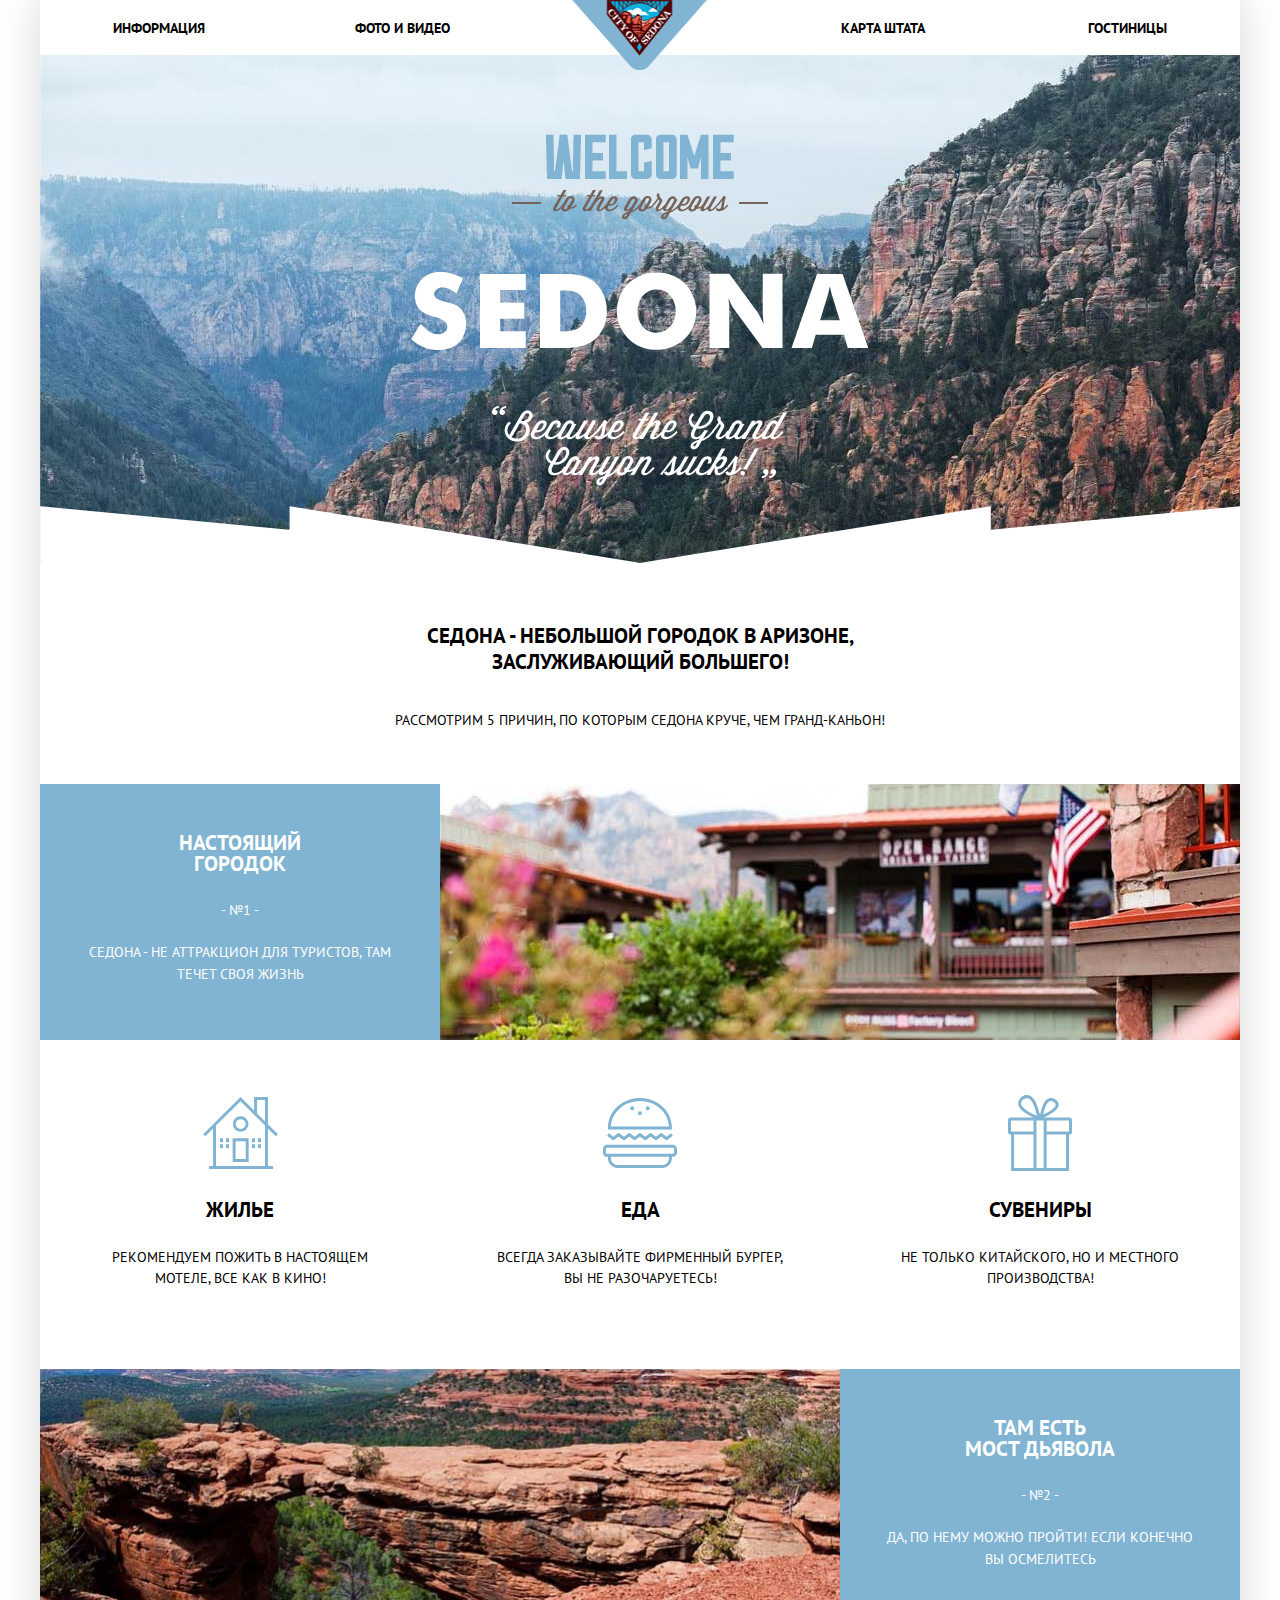
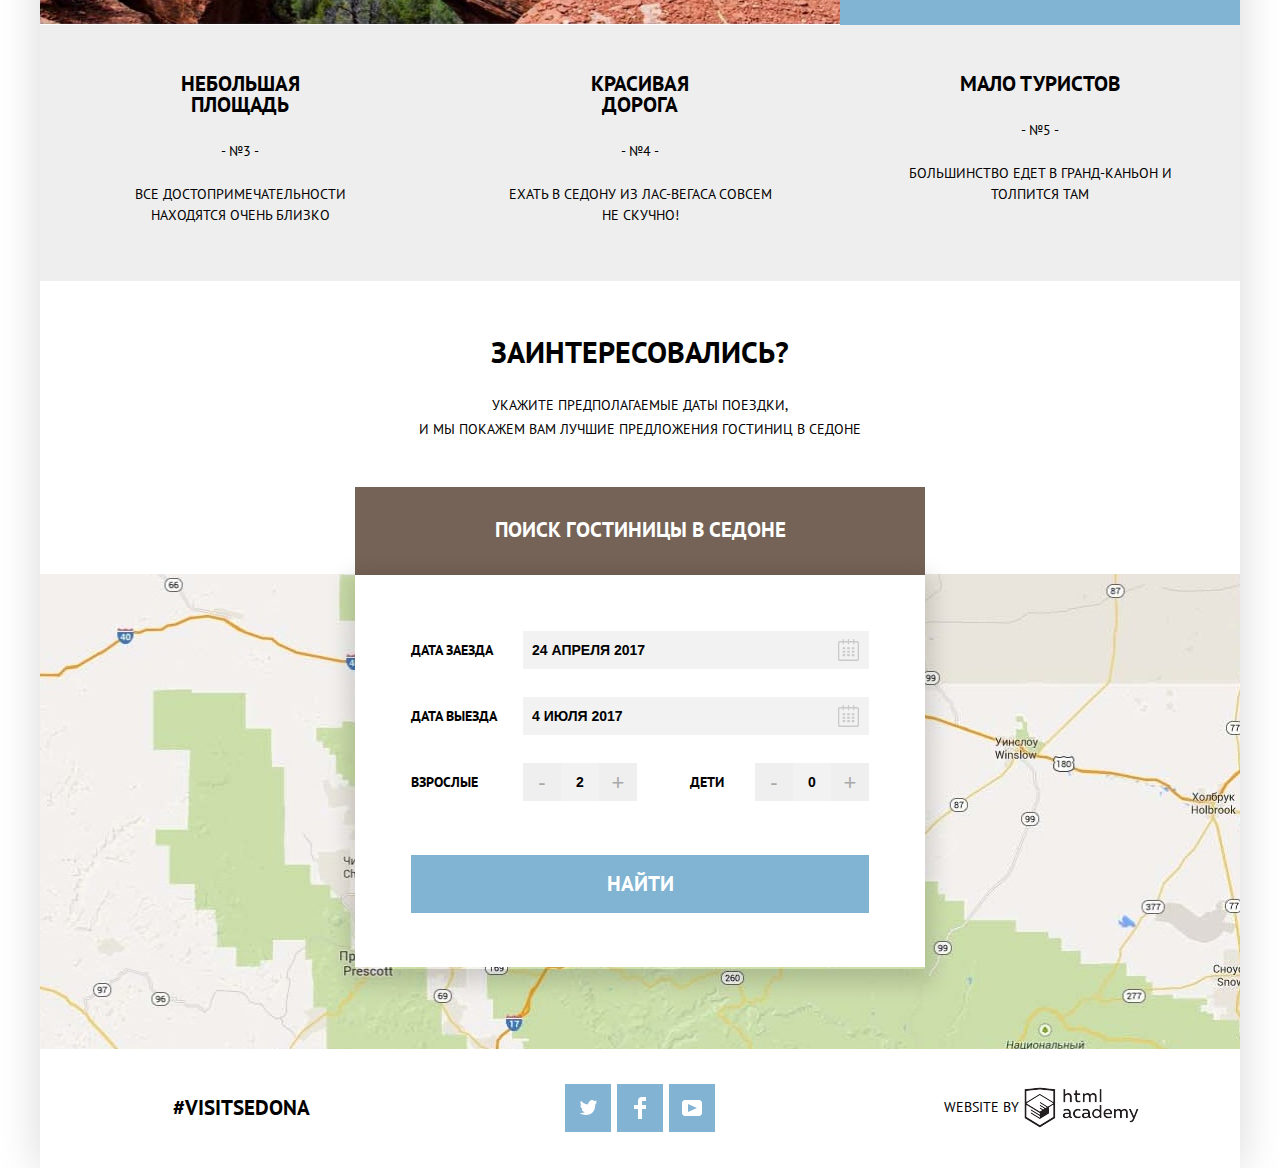
==== commit 2dc1ffa6: "Preficser" ====
--- a/index.html
+++ b/index.html
@@ -5,8 +5,8 @@
     <meta charset="utf-8">
     <title>HTML Academy: Седона</title>
     <link href="css/normalize.css" rel="stylesheet">
+    <link href="css/style.css" rel="stylesheet">
     <link href="https://fonts.googleapis.com/css?family=PT+Sans:400,700&amp;subset=cyrillic" rel="stylesheet">
-    <link href="css/style.css" rel="stylesheet">
 </head>
 
 <body>
@@ -99,15 +99,15 @@
                     </div>
                 </div>
             </section>
-            <section class="hotels-search">
+            <section class="hotels-search"> 
                 <div class="hotels-search-text">
                     <h2 class="reason-footer-title">ЗАИНТЕРЕСОВАЛИСЬ?</h2>
                     <p class="reason-footer-text">УКАЖИТЕ ПРЕДПОЛАГАЕМЫЕ ДАТЫ ПОЕЗДКИ,
                         <br> И МЫ ПОКАЖЕМ ВАМ ЛУЧШИЕ ПРЕДЛОЖЕНИЯ ГОСТИНИЦ В СЕДОНЕ</p>
                 </div>
-                <div class="search-form">
+                <div class="search-form"> 
                     <a class="button button-dark button-search" href="#">ПОИСК ГОСТИНИЦЫ В СЕДОНЕ</a>
-                    <form class="hotels-search-action" method="get" action="https:echo.htmlacademy.ru">
+                    <form class="hotels-search-action" method="get" action="https://echo.htmlacademy.ru">
                         <div class="search-form-row">
                             <label for="entry-date">ДАТА ЗАЕЗДА</label>
                             <input type="text" name="entry-date" id="entry-date" class="entry-date" value="24 АПРЕЛЯ 2017">
--- a/css/style.css
+++ b/css/style.css
@@ -13,7 +13,8 @@
 }
 
 .body-shadow {
-  box-shadow: 0 0 40px 2px #dbdbdb;
+  -webkit-box-shadow: 0 0 40px 2px #dbdbdb;
+          box-shadow: 0 0 40px 2px #dbdbdb;
 }
 
 a {
@@ -21,8 +22,12 @@
 }
 
 .main-nav-list {
-  display: flex;
-  align-items: center;
+  display: -webkit-box;
+  display: -ms-flexbox;
+  display: flex;
+  -webkit-box-align: center;
+      -ms-flex-align: center;
+          align-items: center;
   height: 55px;
   margin: 0;
   padding: 0 73px;
@@ -88,7 +93,7 @@
   background-image: url("../img/shape_1.png");
   background-repeat: no-repeat;
   background-position: 50% 50%;
-  bottom: 1px;
+  bottom: 0;
   left: 0;
   width: 1200px;
 }
@@ -121,7 +126,8 @@
 
 .reason-title {
   display: block;
-  box-sizing: border-box;
+  -webkit-box-sizing: border-box;
+          box-sizing: border-box;
   font-family: "PT Sans", "Arial", sans-serif;
   font-size: 21px;
   line-height: 21px;
@@ -253,12 +259,14 @@
 }
 
 .button-blue {
-  box-sizing: border-box;
+  -webkit-box-sizing: border-box;
+          box-sizing: border-box;
   height: 27px;
 }
 
 .button-dark {
-  box-sizing: border-box;
+  -webkit-box-sizing: border-box;
+          box-sizing: border-box;
   background-color: #766357;
   width: 142px;
   height: 27px;
@@ -358,7 +366,8 @@
 
 .hotels-search-action {
   padding: 56px;
-  box-shadow: 0 7px 20px 7px rgba(0,0,0,0.15);
+  -webkit-box-shadow: 0 7px 20px 7px rgba(0,0,0,0.15);
+          box-shadow: 0 7px 20px 7px rgba(0,0,0,0.15);
 }
 
 .search-form-row {
@@ -390,7 +399,8 @@
   vertical-align: middle;
   font-size: 14px;
   padding: 0 9px;
-  box-sizing: border-box;
+  -webkit-box-sizing: border-box;
+          box-sizing: border-box;
   font-size: 14px;
   line-height: 26px;
   font-weight: 700;
@@ -466,7 +476,8 @@
 }
 
 .button-transperent {
-  box-sizing: border-box;
+  -webkit-box-sizing: border-box;
+          box-sizing: border-box;
   min-width: 137px;
   min-height: 37px;
   line-height: 31px;
@@ -492,10 +503,19 @@
   background-image: url("../img/background2.jpg");
   background-repeat: no-repeat;
   background-position: 50% 50%;
-  display: flex;
-  flex-direction: row;
-  justify-content: flex-start;
-  align-items: center;
+  display: -webkit-box;
+  display: -ms-flexbox;
+  display: flex;
+  -webkit-box-orient: horizontal;
+  -webkit-box-direction: normal;
+      -ms-flex-direction: row;
+          flex-direction: row;
+  -webkit-box-pack: start;
+      -ms-flex-pack: start;
+          justify-content: flex-start;
+  -webkit-box-align: center;
+      -ms-flex-align: center;
+          align-items: center;
   margin-bottom: 17px;
   padding-left: 73px;
   padding-top: 29px;
@@ -504,14 +524,25 @@
 }
 
 .infrastructure {
+  display: -webkit-box;
+  display: -ms-flexbox;
   display: flex;
   width: 100%;
+  margin-top: 0;
+  margin-bottom: 0;    
 }
 
 .infrastructure fieldset {
-  display: flex;
-  flex-direction: column;
-  justify-content: flex-start;
+  display: -webkit-box;
+  display: -ms-flexbox;
+  display: flex;
+  -webkit-box-orient: vertical;
+  -webkit-box-direction: normal;
+      -ms-flex-direction: column;
+          flex-direction: column;
+  -webkit-box-pack: start;
+      -ms-flex-pack: start;
+          justify-content: flex-start;
   width: 240px;
   margin: 0;
   padding: 0;
@@ -545,7 +576,12 @@
   padding-left: 40px;
 }
 
-.infrastructure label:first-child {
+.infrastructure label:first-of-type {
+  margin-bottom: 19px;
+  margin-top: 13px;
+}
+
+.infrastructure label:not(:first-of-type) {
   margin-top: 0;
 }
 
@@ -573,6 +609,8 @@
 }
 
 .multirange-value {
+  display: -webkit-box;
+  display: -ms-flexbox;
   display: flex;
   border: 2px solid #fff;
   border-radius: 3px;
@@ -588,8 +626,11 @@
   border-color: #ffffff;
   margin: 0;
   padding: 0;
-  flex-grow: 1;
-  flex-basis: 10px;
+  -webkit-box-flex: 1;
+      -ms-flex-positive: 1;
+          flex-grow: 1;
+  -ms-flex-preferred-size: 10px;
+      flex-basis: 10px;
 }
 
 .cost:first-child {
@@ -628,7 +669,8 @@
   background: #ababab;
   border: 8px solid #ffffff;
   border-radius: 50%;
-  box-shadow: 0 2px 1px 0 rgba(0, 1, 1, 0.2);
+  -webkit-box-shadow: 0 2px 1px 0 rgba(0, 1, 1, 0.2);
+          box-shadow: 0 2px 1px 0 rgba(0, 1, 1, 0.2);
   cursor: pointer;
 }
 
@@ -647,10 +689,19 @@
 }
 
 .hotels-sort {
-  display: flex;
-  flex-direction: row;
-  justify-content: flex-start;
-  align-items: center;
+  display: -webkit-box;
+  display: -ms-flexbox;
+  display: flex;
+  -webkit-box-orient: horizontal;
+  -webkit-box-direction: normal;
+      -ms-flex-direction: row;
+          flex-direction: row;
+  -webkit-box-pack: start;
+      -ms-flex-pack: start;
+          justify-content: flex-start;
+  -webkit-box-align: center;
+      -ms-flex-align: center;
+          align-items: center;
   padding: 0 73px;
   margin-bottom: 20px;
 }
@@ -668,9 +719,15 @@
 }
 
 .hotels-sort-list {
-  display: flex;
-  justify-content: space-between;
-  align-items: flex-start;
+  display: -webkit-box;
+  display: -ms-flexbox;
+  display: flex;
+  -webkit-box-pack: justify;
+      -ms-flex-pack: justify;
+          justify-content: space-between;
+  -webkit-box-align: start;
+      -ms-flex-align: start;
+          align-items: flex-start;
   width: 350px;
   height: 15px;
   margin: 0;
@@ -691,7 +748,8 @@
 
 .hotels-sort-list li .sort {
   text-decoration: underline;
-  text-decoration-style: dotted;
+  -webkit-text-decoration-style: dotted;
+          text-decoration-style: dotted;
 }
 
 .hotels-sort-list li .sort-active,
@@ -767,14 +825,22 @@
 }
 
 .hotels-buttons {
-  display: flex;
-  justify-content: space-between;
+  display: -webkit-box;
+  display: -ms-flexbox;
+  display: flex;
+  -webkit-box-pack: justify;
+      -ms-flex-pack: justify;
+          justify-content: space-between;
   width: 258px;
 }
 
 .arrows {
-  display: flex;
-  justify-content: space-between;
+  display: -webkit-box;
+  display: -ms-flexbox;
+  display: flex;
+  -webkit-box-pack: justify;
+      -ms-flex-pack: justify;
+          justify-content: space-between;
   margin-left: auto;
   height: 10px;
   width: 35px;
@@ -795,7 +861,8 @@
 }
 
 .reason-inner {
-  box-sizing: border-box;
+  -webkit-box-sizing: border-box;
+          box-sizing: border-box;
   text-align: center;
   width: 400px;
   height: 256px;
@@ -875,13 +942,22 @@
 }
 
 .reason-main {
-  display: flex;
-  flex-direction: column;
-  align-items: center;
+  display: -webkit-box;
+  display: -ms-flexbox;
+  display: flex;
+  -webkit-box-orient: vertical;
+  -webkit-box-direction: normal;
+      -ms-flex-direction: column;
+          flex-direction: column;
+  -webkit-box-align: center;
+      -ms-flex-align: center;
+          align-items: center;
   margin-bottom: 37px;
 }
 
 .reasons-list-row {
+  display: -webkit-box;
+  display: -ms-flexbox;
   display: flex;
 }
 
@@ -890,34 +966,53 @@
 }
 
 .main-footer {
-  display: flex;
-  justify-content: space-between;
-  align-items: center;
+  display: -webkit-box;
+  display: -ms-flexbox;
+  display: flex;
+  -webkit-box-pack: justify;
+      -ms-flex-pack: justify;
+          justify-content: space-between;
+  -webkit-box-align: center;
+      -ms-flex-align: center;
+          align-items: center;
   min-height: 120px;
   margin-top: 1px;
   padding: 0 73px;
 }
 
 .hotels-search-text {
-  display: flex;
-  flex-direction: column;
-  align-items: center;
+  display: -webkit-box;
+  display: -ms-flexbox;
+  display: flex;
+  -webkit-box-orient: vertical;
+  -webkit-box-direction: normal;
+      -ms-flex-direction: column;
+          flex-direction: column;
+  -webkit-box-align: center;
+      -ms-flex-align: center;
+          align-items: center;
   margin-bottom: 46px;
 }
 
 .reason {
+  display: -webkit-box;
+  display: -ms-flexbox;
   display: flex;
 }
 
 .social-list {
-  display: flex;
-  justify-content: space-around;
+  display: -webkit-box;
+  display: -ms-flexbox;
+  display: flex;
+  -ms-flex-pack: distribute;
+      justify-content: space-around;
 }
 
 .main-header {
   position: relative;
   height: 55px;
-  box-sizing: border-box;
+  -webkit-box-sizing: border-box;
+          box-sizing: border-box;
   width: 1200px;
 }
 
@@ -926,30 +1021,52 @@
   left: 50%;
   top: 0;
   z-index: 50;
-  transform: translateX(-50%);
+  -webkit-transform: translateX(-50%);
+      -ms-transform: translateX(-50%);
+          transform: translateX(-50%);
 }
 
 .hotels-list {
-  display: flex;
-  flex-direction: column;
-  justify-content: space-around;
+  display: -webkit-box;
+  display: -ms-flexbox;
+  display: flex;
+  -webkit-box-orient: vertical;
+  -webkit-box-direction: normal;
+      -ms-flex-direction: column;
+          flex-direction: column;
+  -ms-flex-pack: distribute;
+      justify-content: space-around;
   padding-left: 0;
   margin: 0;
 }
 
 .hotel-info {
+  display: -webkit-inline-box;
+  display: -ms-inline-flexbox;
   display: inline-flex;
-  flex-direction: column;
-  justify-content: space-between;
+  -webkit-box-orient: vertical;
+  -webkit-box-direction: normal;
+      -ms-flex-direction: column;
+          flex-direction: column;
+  -webkit-box-pack: justify;
+      -ms-flex-pack: justify;
+          justify-content: space-between;
   margin-left: 30px;
   width: 500px;
   min-height: 90px;
 }
 
 .hotel-rating {
-  display: flex;
-  flex-direction: column;
-  justify-content: space-between;
+  display: -webkit-box;
+  display: -ms-flexbox;
+  display: flex;
+  -webkit-box-orient: vertical;
+  -webkit-box-direction: normal;
+      -ms-flex-direction: column;
+          flex-direction: column;
+  -webkit-box-pack: justify;
+      -ms-flex-pack: justify;
+          justify-content: space-between;
   margin-left: auto;
   height: inherit;
 }
@@ -962,11 +1079,16 @@
 }
 
 .hotel {
-  display: flex;
-  align-items: center;
+  display: -webkit-box;
+  display: -ms-flexbox;
+  display: flex;
+  -webkit-box-align: center;
+      -ms-flex-align: center;
+          align-items: center;
   min-height: 151px;
   padding: 0 73px;
-  box-sizing: border-box;
+  -webkit-box-sizing: border-box;
+          box-sizing: border-box;
   border-bottom: 2px solid #eee;
   border-top: 2px solid transparent;
 }
@@ -983,4 +1105,3 @@
   text-decoration: none;
   margin-left: 60px;
 }
-
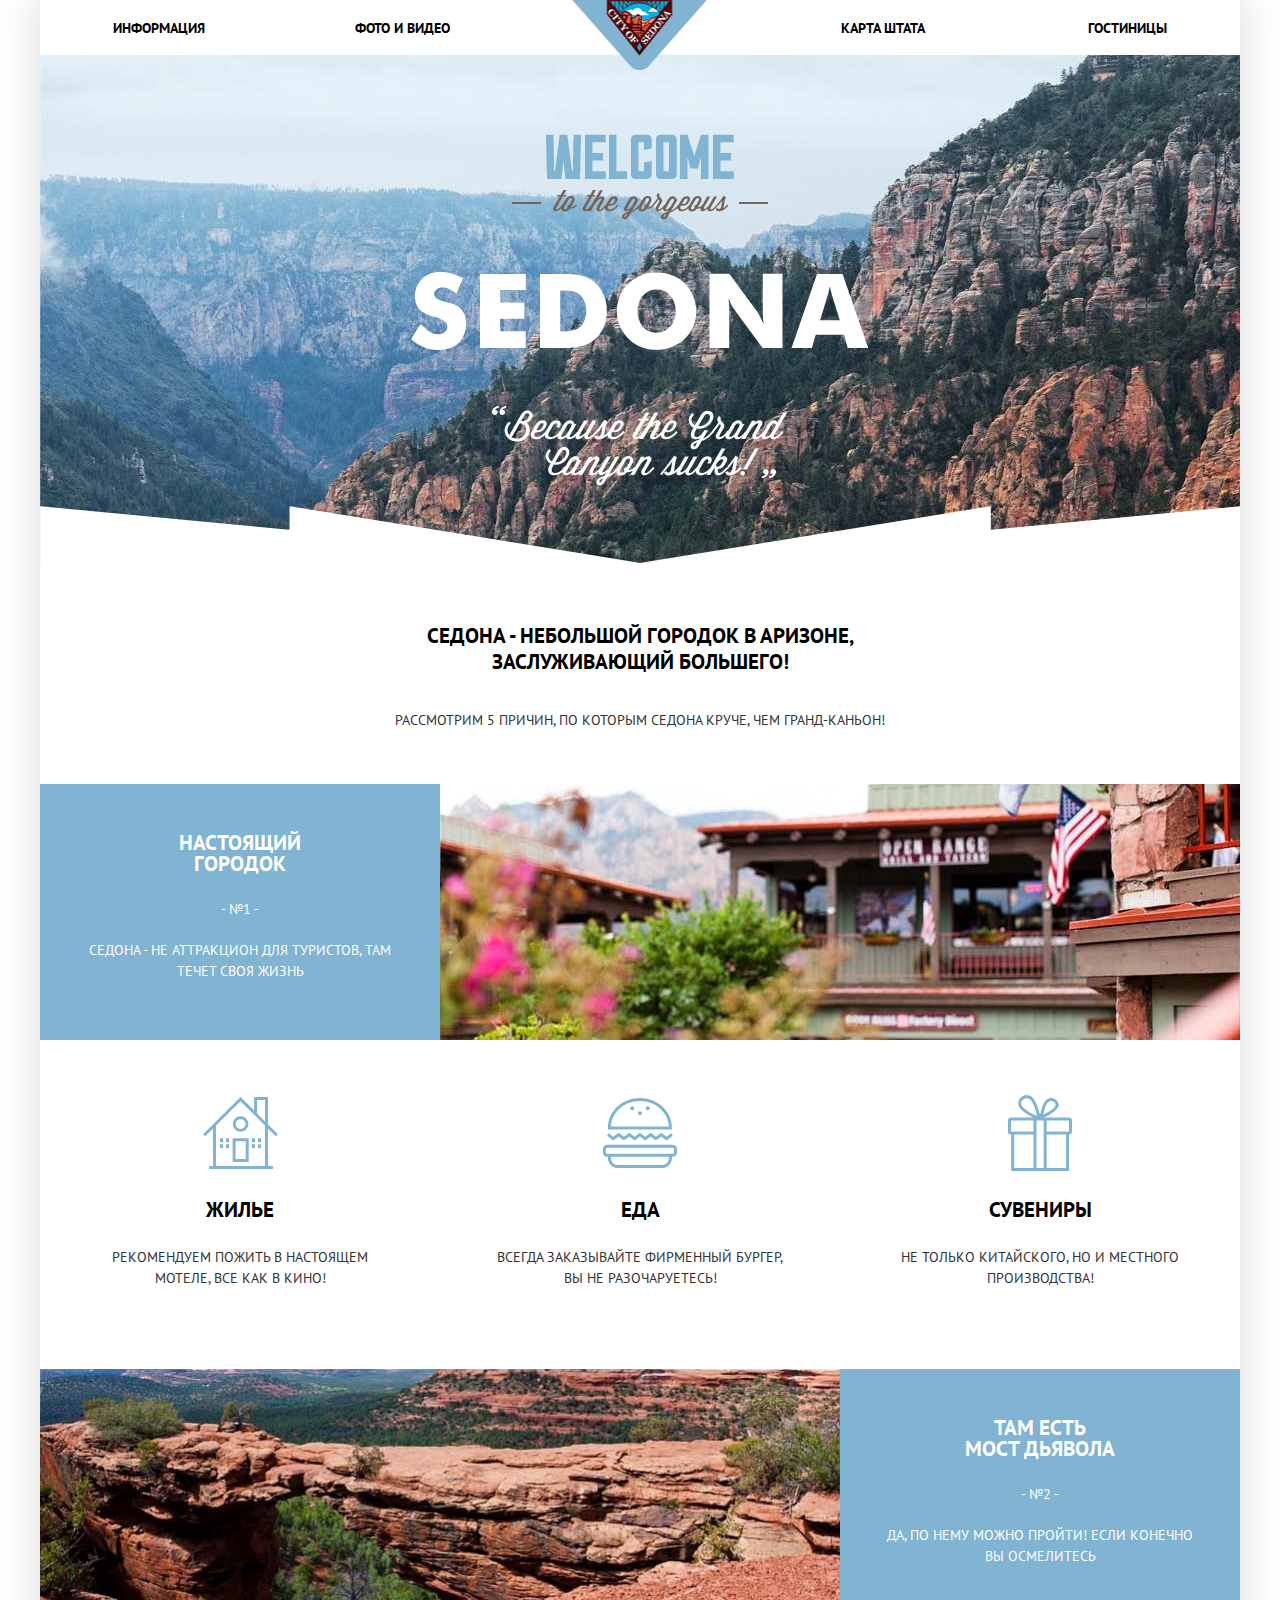
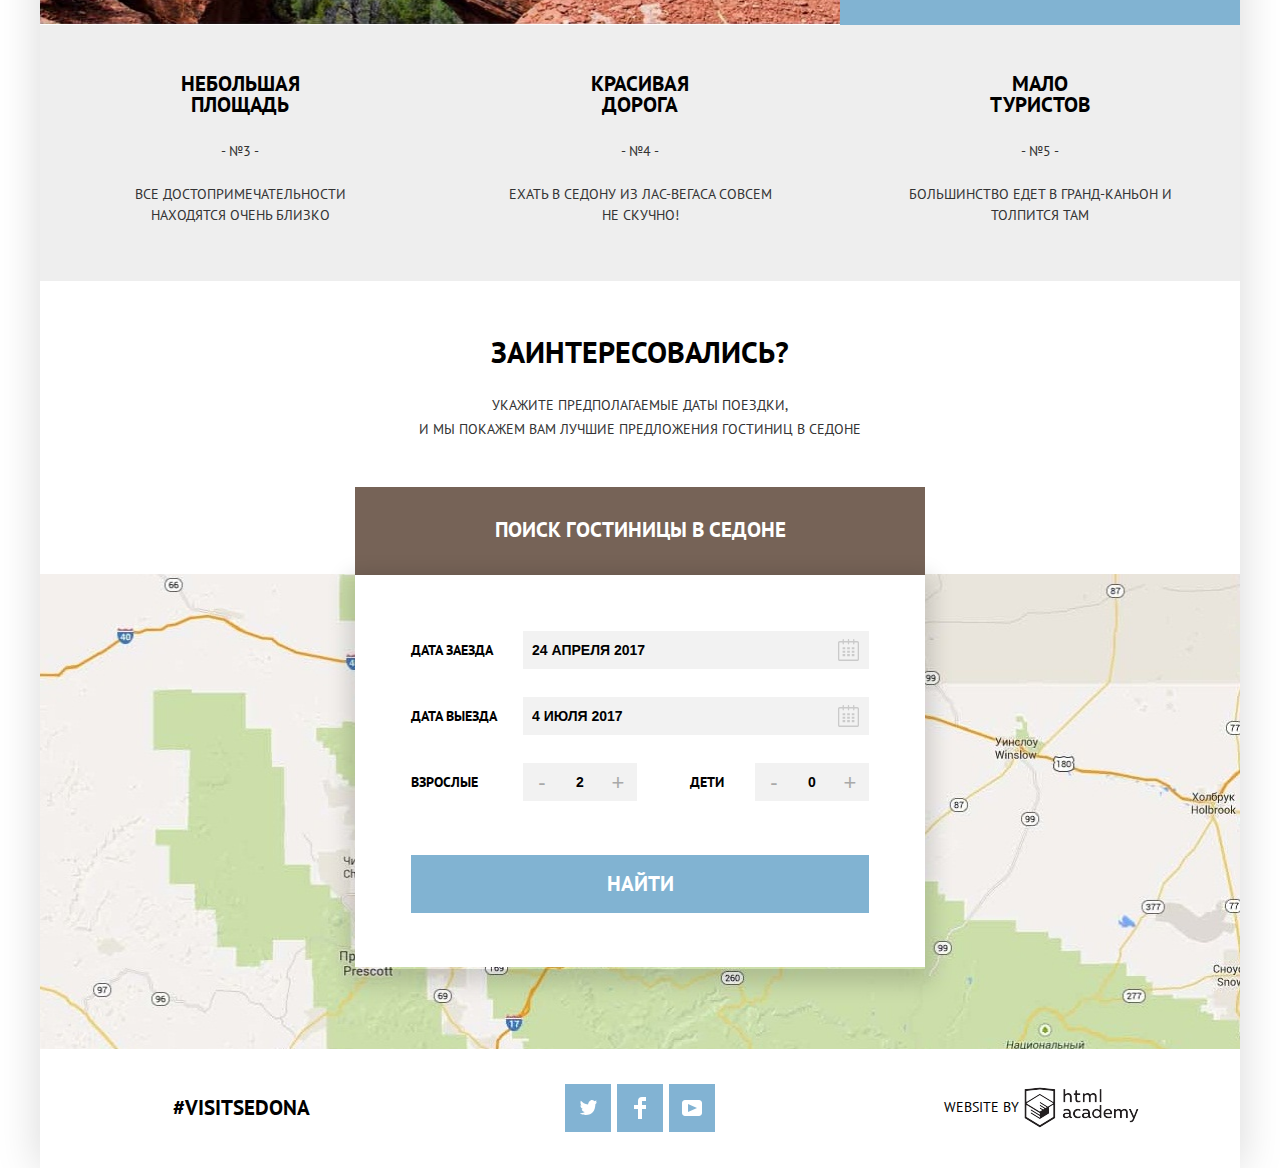
==== commit 45d2d607: "Правки 10" ====
--- a/index.html
+++ b/index.html
@@ -18,7 +18,7 @@
                     <li><a href="#">Информация</a></li>
                     <li><a href="#">Фото и видео</a></li>
                     <li><a href="#">Карта штата</a></li>
-                    <li><a href="/inner.html">Гостиницы</a></li>
+                    <li><a href="inner.html">Гостиницы</a></li>
                 </ul>
             </nav>
         </header>
@@ -36,7 +36,7 @@
                     <div class="reasons-list-row">
                         <div class="reason">
                             <div class="reason-inner reason-inner-white">
-                                <b class="reason-title reason-title-white">НАСТОЯЩИЙ ГОРОДОК</b>
+                                <h3 class="reason-title reason-title-white">НАСТОЯЩИЙ ГОРОДОК</h3>
                                 <span class="reason-text reason-text-white">- №1 -</span>
                                 <p class="reason-text reason-text-white">СЕДОНА - НЕ АТТРАКЦИОН ДЛЯ ТУРИСТОВ, ТАМ ТЕЧЕТ СВОЯ ЖИЗНЬ</p>
                             </div>
@@ -46,19 +46,19 @@
                     <div class="reasons-list-row">
                         <div class="reason">
                             <div class="reason-inner">
-                                <b class="reason-title reason-title-icon reason-title-icon1">ЖИЛЬЕ</b>
+                                <h3 class="reason-title reason-title-icon reason-title-icon1">ЖИЛЬЕ</h3>
                                 <p class="reason-text reason-text-icon">РЕКОМЕНДУЕМ ПОЖИТЬ В НАСТОЯЩЕМ МОТЕЛЕ, ВСЕ КАК В КИНО!</p>
                             </div>
                         </div>
                         <div class="reason">
                             <div class="reason-inner">
-                                <b class="reason-title reason-title-icon reason-title-icon2">ЕДА</b>
+                                <h3 class="reason-title reason-title-icon reason-title-icon2">ЕДА</h3>
                                 <p class="reason-text reason-text-icon">ВСЕГДА ЗАКАЗЫВАЙТЕ ФИРМЕННЫЙ БУРГЕР, ВЫ НЕ РАЗОЧАРУЕТЕСЬ!</p>
                             </div>
                         </div>
                         <div class="reason">
                             <div class="reason-inner">
-                                <b class="reason-title reason-title-icon reason-title-icon3">СУВЕНИРЫ</b>
+                                <h3 class="reason-title reason-title-icon reason-title-icon3">СУВЕНИРЫ</h3>
                                 <p class="reason-text reason-text-icon">НЕ ТОЛЬКО КИТАЙСКОГО, НО И МЕСТНОГО ПРОИЗВОДСТВА!</p>
                             </div>
                         </div>
@@ -67,8 +67,8 @@
                         <div class="reason">
                             <img class="sedona-foto" src="img/reason2.jpg" width="800" height="255" alt="Фото Седона">
                             <div class="reason-inner reason-inner-white">
-                                <b class="reason-title reason-title-white">ТАМ ЕСТЬ<br>
-  							 МОСТ ДЬЯВОЛА</b>
+                                <h3 class="reason-title reason-title-white">ТАМ ЕСТЬ<br>
+  							 МОСТ ДЬЯВОЛА</h3>
                                 <span class="reason-text reason-text-white">- №2 -</span>
                                 <p class="reason-text reason-text-white">ДА, ПО НЕМУ МОЖНО ПРОЙТИ! ЕСЛИ КОНЕЧНО ВЫ ОСМЕЛИТЕСЬ</p>
                             </div>
@@ -77,21 +77,21 @@
                     <div class="reasons-list-row">
                         <div class="reason">
                             <div class="reason-inner reason-inner-grey">
-                                <b class="reason-title reason-title-grey">НЕБОЛЬШАЯ ПЛОЩАДЬ</b>
+                                <h3 class="reason-title reason-title-grey">НЕБОЛЬШАЯ ПЛОЩАДЬ</h3>
                                 <span class="reason-text reason-text-grey">- №3 -</span>
                                 <p class="reason-text reason-text-grey">ВСЕ ДОСТОПРИМЕЧАТЕЛЬНОСТИ НАХОДЯТСЯ ОЧЕНЬ БЛИЗКО</p>
                             </div>
                         </div>
                         <div class="reason">
                             <div class="reason-inner reason-inner-grey">
-                                <b class="reason-title reason-title-grey">КРАСИВАЯ ДОРОГА</b>
+                                <h3 class="reason-title reason-title-grey">КРАСИВАЯ ДОРОГА</h3>
                                 <span class="reason-text reason-text-grey">- №4 -</span>
                                 <p class="reason-text reason-text-grey">ЕХАТЬ В СЕДОНУ ИЗ ЛАС-ВЕГАСА СОВСЕМ НЕ СКУЧНО!</p>
                             </div>
                         </div>
                         <div class="reason">
                             <div class="reason-inner reason-inner-grey">
-                                <b class="reason-title reason-title-grey">МАЛО ТУРИСТОВ</b>
+                                <h3 class="reason-title reason-title-grey">МАЛО ТУРИСТОВ</h3>
                                 <span class="reason-text reason-text-grey">- №5 -</span>
                                 <p class="reason-text reason-text-grey">БОЛЬШИНСТВО ЕДЕТ В ГРАНД-КАНЬОН И ТОЛПИТСЯ ТАМ</p>
                             </div>
--- a/css/style.css
+++ b/css/style.css
@@ -120,7 +120,7 @@
   font-size: 14px;
   line-height: 26px;
   font-weight: 400;
-  color: #000000;
+  color: #333333;
   text-transform: uppercase;
 }
 
@@ -136,6 +136,7 @@
   text-transform: uppercase;
   width: 400px;
   padding: 0 95px;
+  margin-top: 0;
 }
 
 .reason-text {
@@ -143,7 +144,7 @@
   font-size: 14px;
   line-height: 21px;
   font-weight: 400;
-  color: #000000;
+  color: #333333;
   text-transform: uppercase;
 }
 
@@ -161,16 +162,17 @@
   padding: 0 45px;
   margin: 0;
   margin-top: 20px;
-  line-height: 22px;
+  line-height: 21px;
 }
 
 .reason-text-grey {
+  color: #333333;    
   padding: 0 60px;
   margin-top: 22px;
 }
 
 .reason-title-grey {
-  padding: 0 120px;
+  padding: 0 135px;
   margin-bottom: 26px;
 }
 
@@ -224,7 +226,7 @@
   font-size: 14px;
   line-height: 24px;
   font-weight: 400;
-  color: #000000;
+  color: #333333;
   text-transform: uppercase;
   text-align: center;
   margin-top: 23px;
@@ -298,6 +300,7 @@
 
 .search-form-row input {
   background-color: #f2f2f2;
+  box-sizing: border-box;    
 }
 
 .search-form-row input:hover {
@@ -307,7 +310,8 @@
 .search-form-row input:focus {
   background-color: #ffffff;
   border-color: #e5e5e5;
-  outline: 2px solid #e5e5e5;
+  border: 2px solid #e5e5e5;
+    outline: none;
 }
 
 .search-form-row .adult-count-figure,
@@ -317,13 +321,7 @@
   font-weight: 700;
 }
 
-.search-form-row .adult-count-figure:hover,
-.search-form-row .children-count-figure:hover {
-  font-size: 14px;
-  line-height: 26px;
-  font-weight: 700;
-  background-color: #f2f2f2;
-}
+
 
 .calendar-button {
   position: absolute;
@@ -406,6 +404,11 @@
   font-weight: 700;
 }
 
+
+.children-count-figure::-ms-clear{
+    display: none;
+}
+
 .button-sign {
   display: inline-block;
   width: 114px;
@@ -451,12 +454,13 @@
 .button-sign input:focus,
 .search-form .search-form-row .entry-date:focus,
 .search-form .search-form-row .departure-date:focus {
-  background: inherit;
+  background: #fff;
 }
 
 .button-decrease,
 .button-increase {
   color: #a9a9a9;
+  background-color: #f2f2f2;
   border-radius: 0;
 }
 
@@ -567,6 +571,7 @@
 }
 
 .infrastructure label {
+  display: block;
   position: relative;
   height: 25px;
   line-height: 27px;
@@ -741,7 +746,7 @@
 
 .sort {
   font-size: 12px;
-  line-height: 21px;
+  line-height: 18px;
   font-weight: 400;
   color: #000;
 }
@@ -787,12 +792,13 @@
 .hotel-title {
   font-family: "PT Sans", "Arial", sans-serif;
   font-size: 21px;
-  line-height: 20px;
+  line-height: 26px;
   font-weight: 700;
   color: #000000;
   text-transform: uppercase;
   display: block;
   min-width: 230px;
+  height: 26px;
   margin: 0;
 }
 
@@ -810,10 +816,15 @@
   font-size: 14px;
   line-height: 21px;
   font-weight: 400;
-  color: #000000;
+  color: #333333;
   text-transform: uppercase;
   display: inline-block;
   width: 113px;
+}
+
+.hotel-text-container{
+    margin-top: 0;
+    margin-bottom: 0;
 }
 
 .hotel-rating-text {
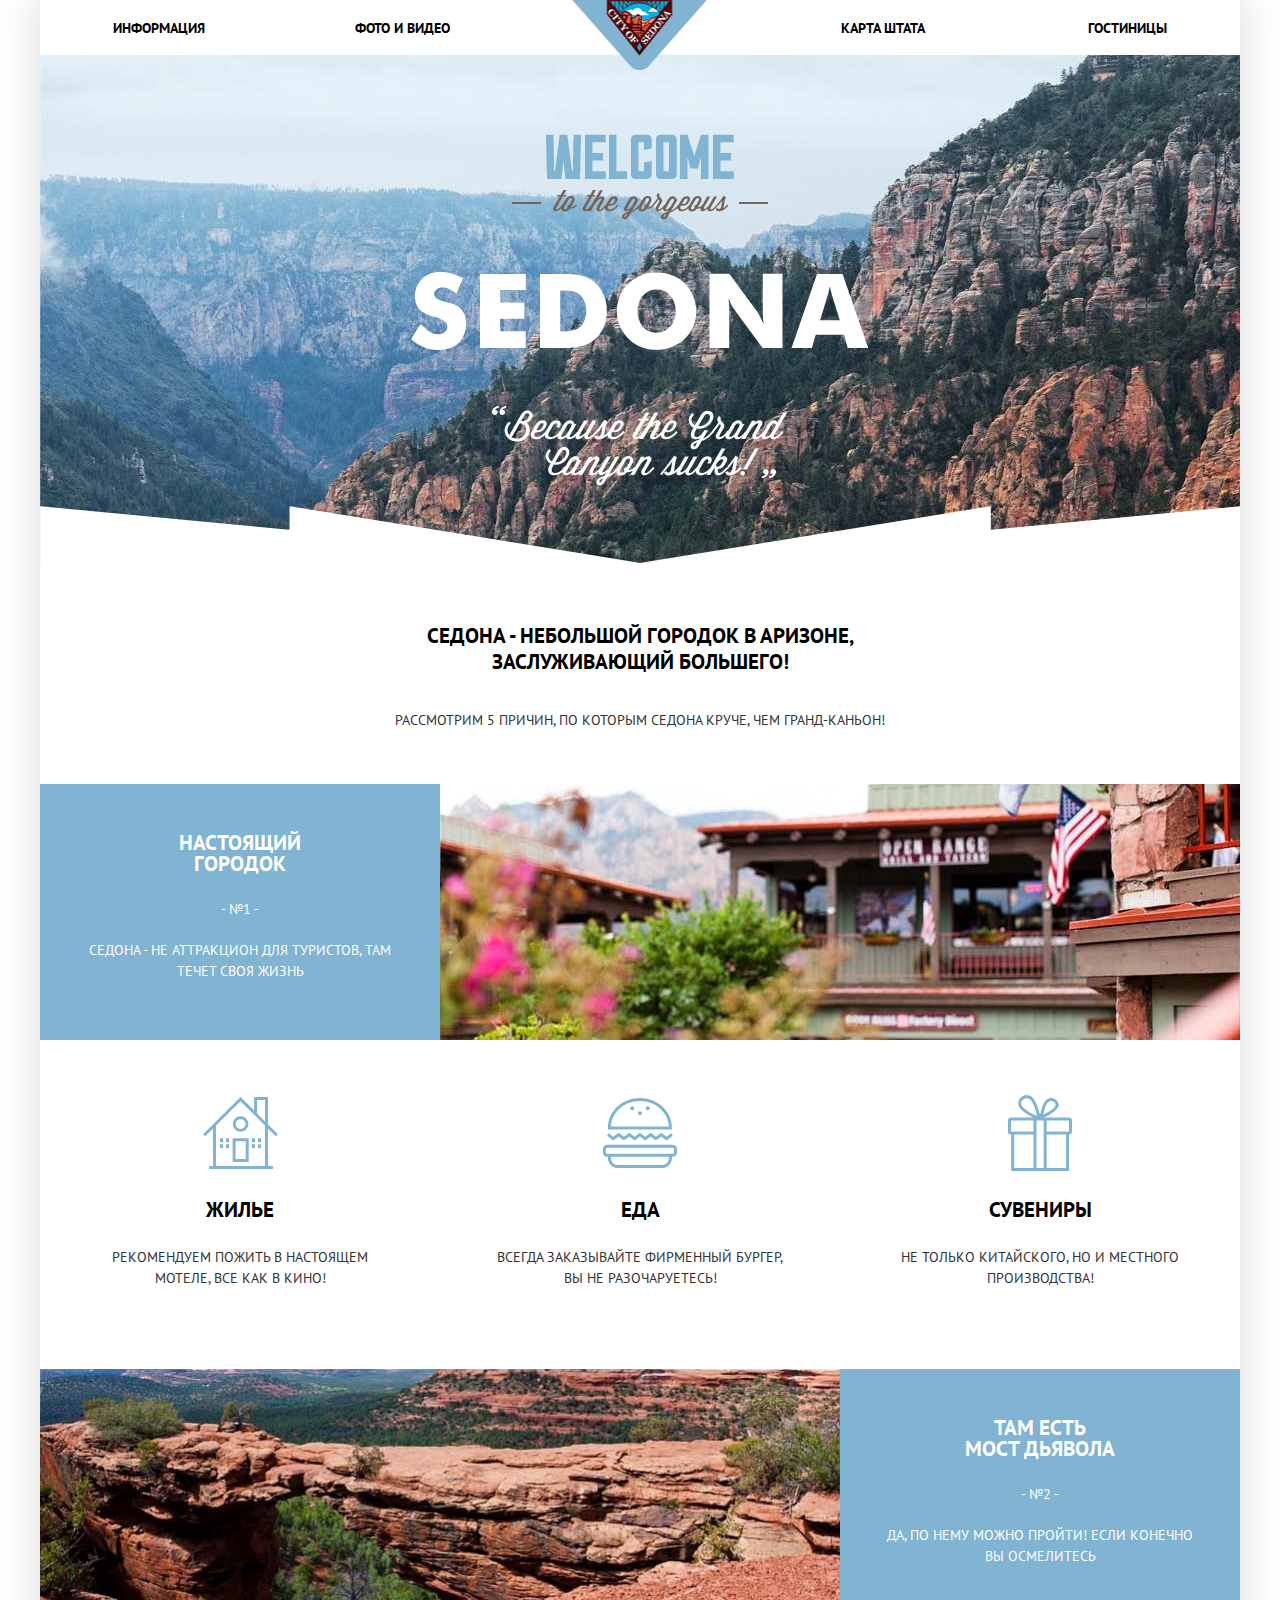
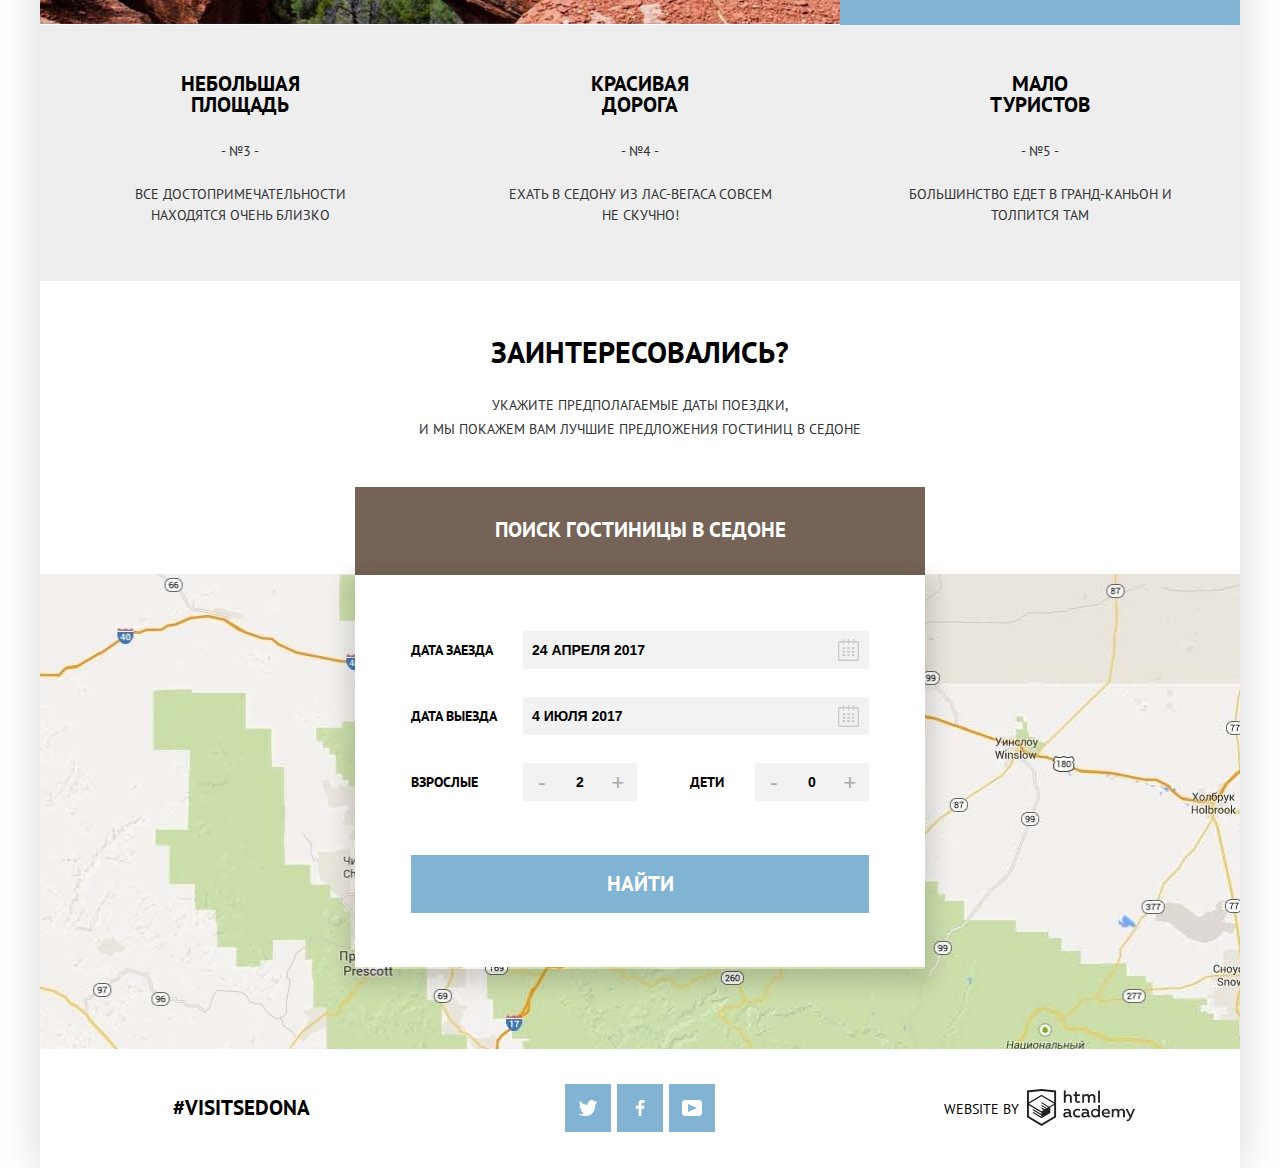
==== commit a5784869: "Правки 12" ====
--- a/index.html
+++ b/index.html
@@ -111,12 +111,12 @@
                         <div class="search-form-row">
                             <label for="entry-date">ДАТА ЗАЕЗДА</label>
                             <input type="text" name="entry-date" id="entry-date" class="entry-date" value="24 АПРЕЛЯ 2017">
-                            <button class="calendar-button" type="button"></button>
+                            <button class="calendar-button" type="button" alt="Выбор даты"></button>
                         </div>
                         <div class="search-form-row">
                             <label for="departure-date">ДАТА ВЫЕЗДА</label>
                             <input type="text" name="departure-date" id="departure-date" class="departure-date" value="4 ИЮЛЯ 2017">
-                            <button class="calendar-button" type="button"></button>
+                            <button class="calendar-button" type="button" alt="Выбор даты"></button>
                         </div>
                         <div class="search-form-row">
                             <label for="adult-count">ВЗРОСЛЫЕ</label>
@@ -142,16 +142,17 @@
             <a class="footer-hashtag" href="#">#VISITSEDONA</a>
             <ul class="social-list">
                 <li>
-                    <a class="twitter" href="#"><img src="img/twitter.svg" alt="Twitter"></a>
+                    <a class="twitter" href="#"><img src="img/twitter.svg" alt="Twitter" width="20" height="16"></a>
                 </li>
                 <li>
-                    <a class="facebook" href="#"><img src="img/facebook.svg" alt="Facebook"></a>
+                    <a class="facebook" href="#"><img src="img/facebook.svg" alt="Facebook" width="20" height="16"></a>
                 </li>
                 <li>
                     <a class="youtube" href="#"><img src="img/youtube.svg" alt="YouTube" width="20" height="16"></a>
                 </li>
             </ul>
-            <a class="logo-htmlacademy" href="https://htmlacademy.ru/intensive/htmlcss">WEBSITE BY</a>
+            <a class="logo-htmlacademy" href="https://htmlacademy.ru/intensive/htmlcss">WEBSITE BY
+            <svg id="Layer_1" data-name="Layer 1" xmlns="http://www.w3.org/2000/svg" viewBox="0 0 108.08 36.85"><title>logo-htmlacademy-small1</title><path d="M44.61,26.88a2,2,0,0,0,.55-0.1v1.33a3.25,3.25,0,0,1-1.18.21,1.67,1.67,0,0,1-1.67-1,4.84,4.84,0,0,1-3.14,1.08c-1.51,0-2.91-.83-2.91-2.55,0-2.13,2-2.79,3.71-2.79a11.08,11.08,0,0,1,2.17.25v-0.3c0-1-.76-1.77-2.19-1.77a7.42,7.42,0,0,0-3,.64v-1.7a10.21,10.21,0,0,1,3.19-.55c2.36,0,3.81,1.12,3.81,3.65v3a0.54,0.54,0,0,0,.49.59h0.17Zm-6.44-1.13A1.35,1.35,0,0,0,39.63,27h0.11a3.39,3.39,0,0,0,2.41-1V24.58a9.72,9.72,0,0,0-1.81-.21c-1,0-2.16.33-2.16,1.38h0Zm12.36-6.11a5,5,0,0,1,2.57.64V22a4.08,4.08,0,0,0-2.3-.7,2.75,2.75,0,1,0,0,5.49,5,5,0,0,0,2.43-.64v1.71a6.27,6.27,0,0,1-2.76.57A4.21,4.21,0,0,1,46,24.51q0-.21,0-0.41a4.32,4.32,0,0,1,4.18-4.46h0.38Zm12.17,7.24a2,2,0,0,0,.55-0.1v1.33a3.25,3.25,0,0,1-1.18.21,1.67,1.67,0,0,1-1.67-1,4.84,4.84,0,0,1-3.14,1.08c-1.51,0-2.91-.83-2.91-2.55,0-2.13,2-2.79,3.71-2.79a11.08,11.08,0,0,1,2.17.25v-0.3c0-1-.76-1.77-2.19-1.77a7.42,7.42,0,0,0-3,.64v-1.7a10.21,10.21,0,0,1,3.19-.55c2.36,0,3.81,1.12,3.81,3.65v3a0.54,0.54,0,0,0,.49.59h0.17Zm-6.44-1.13A1.35,1.35,0,0,0,57.73,27h0.11a3.39,3.39,0,0,0,2.41-1V24.58a9.72,9.72,0,0,0-1.81-.21c-1.06,0-2.16.33-2.16,1.38h0ZM73,16V28.2H71.35V26.88a3.88,3.88,0,0,1-3.19,1.54,4.4,4.4,0,0,1,0-8.78,3.81,3.81,0,0,1,3,1.3V16H73Zm-4.53,5.22a2.76,2.76,0,1,0,0,5.52A2.86,2.86,0,0,0,71.15,25V23A2.91,2.91,0,0,0,68.49,21.27ZM79,19.64c3.31,0,4.46,2.68,3.92,5.09H76.7c0.21,1.5,1.67,2.11,3.19,2.11a6.11,6.11,0,0,0,2.64-.59v1.6a7.14,7.14,0,0,1-3,.57C77,28.42,74.78,27,74.78,24a4.18,4.18,0,0,1,4-4.39H79Zm0.09,1.54a2.28,2.28,0,0,0-2.44,2.1v0.06H81.3A2,2,0,0,0,79.13,21.18Zm5.73,7V19.87h1.65v1a3.81,3.81,0,0,1,2.78-1.27A2.86,2.86,0,0,1,91.89,21a4.12,4.12,0,0,1,2.91-1.33A3.06,3.06,0,0,1,98,23V28.2h-1.9V23.05a1.59,1.59,0,0,0-1.42-1.75H94.42a2.8,2.8,0,0,0-2.07,1.12V28.2h-1.9V23.05A1.59,1.59,0,0,0,89,21.31H88.8a3,3,0,0,0-2.21,1.29v5.63H84.86Zm21.31-8.33h1.9l-3.91,9.46c-0.9,2.17-2.09,2.86-3.35,2.86a4.76,4.76,0,0,1-1.1-.14V30.46a2.86,2.86,0,0,0,.85.12c0.9,0,1.58-.64,2.07-1.9l0.17-.42-4-8.4h2l2.86,6.29ZM38.73,1.46V6.22a3.81,3.81,0,0,1,2.7-1.14,3.25,3.25,0,0,1,3.44,3.4v5.15H43V8.72a1.81,1.81,0,0,0-1.61-2h-0.3a2.93,2.93,0,0,0-2.32,1.39v5.52h-1.9V1.46h1.9ZM49.94,2.31v3h3V6.91h-3v3.81c0,1.1.5,1.46,1.58,1.46a4.49,4.49,0,0,0,1.69-.33v1.6A6.8,6.8,0,0,1,51,13.8a2.55,2.55,0,0,1-2.86-2.74V6.89H46.58V5.26h1.5V2.74Zm5.4,11.31V5.28H57v1A3.81,3.81,0,0,1,59.77,5a2.86,2.86,0,0,1,2.6,1.33A4.12,4.12,0,0,1,65.28,5,3.06,3.06,0,0,1,68.44,8.4v5.21h-1.9V8.46a1.59,1.59,0,0,0-1.42-1.75H64.89a2.8,2.8,0,0,0-2.07,1.12v5.78h-1.9V8.46A1.59,1.59,0,0,0,59.5,6.71H59.27A3,3,0,0,0,57.06,8v5.63H55.34ZM71.17,1.45H73V13.6H71.17V1.45ZM14.71,0H14.55L0,1.54V28.21l14.55,8.66,14.55-8.66V1.54Zm12.5,27.1L14.55,34.64,1.9,27.12V16.18l12.59,7.5V25L5.86,19.9v1.31l8.68,5.21v1.39L5.87,22.65V24l8.68,5.21,8.75-5.24V18.31L27.2,16V27.12Zm0-12.53-3.48,2-1.6,1L14.51,13v1.31L21,18.23H21l-0.14.09-1,.54-5.37-3.2V17l4.24,2.52-1,.67-3.2-1.9v1.31l2.1,1.24L14.5,22.1,2,14.65,14.51,7.11Zm0-1.32L14.49,5.76,1.91,13.25v-10L14.56,1.92,27.21,3.25v10h0Z" transform="translate(0 -0.02)" fill="#231f20"/></svg></a>
         </footer>
     </div>
 </body>
--- a/css/style.css
+++ b/css/style.css
@@ -9,12 +9,12 @@
   text-transform: uppercase;
   background-color: #ffffff;
   width: 1200px;
-  padding: 0 40px;
+  padding: 0;
 }
 
 .body-shadow {
   -webkit-box-shadow: 0 0 40px 2px #dbdbdb;
-          box-shadow: 0 0 40px 2px #dbdbdb;
+  box-shadow: 0 0 40px 2px #dbdbdb;
 }
 
 a {
@@ -26,8 +26,8 @@
   display: -ms-flexbox;
   display: flex;
   -webkit-box-align: center;
-      -ms-flex-align: center;
-          align-items: center;
+  -ms-flex-align: center;
+  align-items: center;
   height: 55px;
   margin: 0;
   padding: 0 73px;
@@ -125,9 +125,8 @@
 }
 
 .reason-title {
-  display: block;
   -webkit-box-sizing: border-box;
-          box-sizing: border-box;
+  box-sizing: border-box;
   font-family: "PT Sans", "Arial", sans-serif;
   font-size: 21px;
   line-height: 21px;
@@ -166,7 +165,7 @@
 }
 
 .reason-text-grey {
-  color: #333333;    
+  color: #333333;
   padding: 0 60px;
   margin-top: 22px;
 }
@@ -262,13 +261,13 @@
 
 .button-blue {
   -webkit-box-sizing: border-box;
-          box-sizing: border-box;
+  box-sizing: border-box;
   height: 27px;
 }
 
 .button-dark {
   -webkit-box-sizing: border-box;
-          box-sizing: border-box;
+  box-sizing: border-box;
   background-color: #766357;
   width: 142px;
   height: 27px;
@@ -300,7 +299,8 @@
 
 .search-form-row input {
   background-color: #f2f2f2;
-  box-sizing: border-box;    
+  -webkit-box-sizing: border-box;
+  box-sizing: border-box;
 }
 
 .search-form-row input:hover {
@@ -311,7 +311,8 @@
   background-color: #ffffff;
   border-color: #e5e5e5;
   border: 2px solid #e5e5e5;
-    outline: none;
+  outline: none;
+  padding-left: 7px;
 }
 
 .search-form-row .adult-count-figure,
@@ -321,7 +322,10 @@
   font-weight: 700;
 }
 
-
+.search-form-row .adult-count-figure:focus,
+.search-form-row .children-count-figure:focus {
+  padding-left: 0;
+}
 
 .calendar-button {
   position: absolute;
@@ -365,7 +369,7 @@
 .hotels-search-action {
   padding: 56px;
   -webkit-box-shadow: 0 7px 20px 7px rgba(0,0,0,0.15);
-          box-shadow: 0 7px 20px 7px rgba(0,0,0,0.15);
+  box-shadow: 0 7px 20px 7px rgba(0,0,0,0.15);
 }
 
 .search-form-row {
@@ -398,15 +402,14 @@
   font-size: 14px;
   padding: 0 9px;
   -webkit-box-sizing: border-box;
-          box-sizing: border-box;
+  box-sizing: border-box;
   font-size: 14px;
   line-height: 26px;
   font-weight: 700;
 }
 
-
-.children-count-figure::-ms-clear{
-    display: none;
+.search-form input::-ms-clear {
+  display: none;
 }
 
 .button-sign {
@@ -481,7 +484,7 @@
 
 .button-transperent {
   -webkit-box-sizing: border-box;
-          box-sizing: border-box;
+  box-sizing: border-box;
   min-width: 137px;
   min-height: 37px;
   line-height: 31px;
@@ -512,14 +515,14 @@
   display: flex;
   -webkit-box-orient: horizontal;
   -webkit-box-direction: normal;
-      -ms-flex-direction: row;
-          flex-direction: row;
+  -ms-flex-direction: row;
+  flex-direction: row;
   -webkit-box-pack: start;
-      -ms-flex-pack: start;
-          justify-content: flex-start;
+  -ms-flex-pack: start;
+  justify-content: flex-start;
   -webkit-box-align: center;
-      -ms-flex-align: center;
-          align-items: center;
+  -ms-flex-align: center;
+  align-items: center;
   margin-bottom: 17px;
   padding-left: 73px;
   padding-top: 29px;
@@ -533,7 +536,7 @@
   display: flex;
   width: 100%;
   margin-top: 0;
-  margin-bottom: 0;    
+  margin-bottom: 0;
 }
 
 .infrastructure fieldset {
@@ -542,11 +545,11 @@
   display: flex;
   -webkit-box-orient: vertical;
   -webkit-box-direction: normal;
-      -ms-flex-direction: column;
-          flex-direction: column;
+  -ms-flex-direction: column;
+  flex-direction: column;
   -webkit-box-pack: start;
-      -ms-flex-pack: start;
-          justify-content: flex-start;
+  -ms-flex-pack: start;
+  justify-content: flex-start;
   width: 240px;
   margin: 0;
   padding: 0;
@@ -581,6 +584,11 @@
   padding-left: 40px;
 }
 
+.infrastructure label:active,
+.infrastructure label:focus{
+    border: none;
+}
+
 .infrastructure label:first-of-type {
   margin-bottom: 19px;
   margin-top: 13px;
@@ -595,11 +603,11 @@
   position: absolute;
   top: 0px;
   left: 0px;
-  width: 25px;
+  width: 27px;
   height: 25px;
   background-image: url("../img/checkbox-off.svg");
   background-repeat: no-repeat;
-  background-position: 50% 50%;
+  background-position: 0 50%;
 }
 
 .infrastructure label:disabled::before {
@@ -610,7 +618,6 @@
   content: "";
   position: absolute;
   background-image: url("../img/checkbox-on.svg");
-  width: 26px;
 }
 
 .multirange-value {
@@ -632,10 +639,10 @@
   margin: 0;
   padding: 0;
   -webkit-box-flex: 1;
-      -ms-flex-positive: 1;
-          flex-grow: 1;
+  -ms-flex-positive: 1;
+  flex-grow: 1;
   -ms-flex-preferred-size: 10px;
-      flex-basis: 10px;
+  flex-basis: 10px;
 }
 
 .cost:first-child {
@@ -675,7 +682,7 @@
   border: 8px solid #ffffff;
   border-radius: 50%;
   -webkit-box-shadow: 0 2px 1px 0 rgba(0, 1, 1, 0.2);
-          box-shadow: 0 2px 1px 0 rgba(0, 1, 1, 0.2);
+  box-shadow: 0 2px 1px 0 rgba(0, 1, 1, 0.2);
   cursor: pointer;
 }
 
@@ -699,14 +706,14 @@
   display: flex;
   -webkit-box-orient: horizontal;
   -webkit-box-direction: normal;
-      -ms-flex-direction: row;
-          flex-direction: row;
+  -ms-flex-direction: row;
+  flex-direction: row;
   -webkit-box-pack: start;
-      -ms-flex-pack: start;
-          justify-content: flex-start;
+  -ms-flex-pack: start;
+  justify-content: flex-start;
   -webkit-box-align: center;
-      -ms-flex-align: center;
-          align-items: center;
+  -ms-flex-align: center;
+  align-items: center;
   padding: 0 73px;
   margin-bottom: 20px;
 }
@@ -728,11 +735,11 @@
   display: -ms-flexbox;
   display: flex;
   -webkit-box-pack: justify;
-      -ms-flex-pack: justify;
-          justify-content: space-between;
+  -ms-flex-pack: justify;
+  justify-content: space-between;
   -webkit-box-align: start;
-      -ms-flex-align: start;
-          align-items: flex-start;
+  -ms-flex-align: start;
+  align-items: flex-start;
   width: 350px;
   height: 15px;
   margin: 0;
@@ -754,7 +761,7 @@
 .hotels-sort-list li .sort {
   text-decoration: underline;
   -webkit-text-decoration-style: dotted;
-          text-decoration-style: dotted;
+  text-decoration-style: dotted;
 }
 
 .hotels-sort-list li .sort-active,
@@ -800,6 +807,7 @@
   min-width: 230px;
   height: 26px;
   margin: 0;
+  margin-top: -3px;
 }
 
 .hotel-title:hover,
@@ -820,11 +828,13 @@
   text-transform: uppercase;
   display: inline-block;
   width: 113px;
-}
-
-.hotel-text-container{
-    margin-top: 0;
-    margin-bottom: 0;
+  vertical-align: baseline;
+}
+
+.hotel-text-container {
+  margin-top: 0;
+  margin-bottom: 0;
+  padding-bottom: 4px;
 }
 
 .hotel-rating-text {
@@ -840,8 +850,8 @@
   display: -ms-flexbox;
   display: flex;
   -webkit-box-pack: justify;
-      -ms-flex-pack: justify;
-          justify-content: space-between;
+  -ms-flex-pack: justify;
+  justify-content: space-between;
   width: 258px;
 }
 
@@ -850,8 +860,8 @@
   display: -ms-flexbox;
   display: flex;
   -webkit-box-pack: justify;
-      -ms-flex-pack: justify;
-          justify-content: space-between;
+  -ms-flex-pack: justify;
+  justify-content: space-between;
   margin-left: auto;
   height: 10px;
   width: 35px;
@@ -873,7 +883,7 @@
 
 .reason-inner {
   -webkit-box-sizing: border-box;
-          box-sizing: border-box;
+  box-sizing: border-box;
   text-align: center;
   width: 400px;
   height: 256px;
@@ -888,6 +898,10 @@
 .reason-inner-grey {
   background-color: #eeeeee;
   padding-top: 48px;
+}
+
+.sedona-foto {
+  background-color: #e0836d;
 }
 
 .main-footer li {
@@ -928,28 +942,32 @@
 }
 
 .logo-htmlacademy {
-  display: block;
+  display: -webkit-box;
+  display: -ms-flexbox;
+  display: flex;
   font-family: "PT Sans", "Arial", sans-serif;
   font-size: 14px;
   line-height: 41px;
   font-weight: 400;
   color: #000000;
   text-transform: uppercase;
-  height: 41px;
-  background-image: url("../img/logo-htmlacademy.png");
-  background-position: 100% 0;
-  background-repeat: no-repeat;
-  padding-right: 120px;
-  width: 75px;
-  margin-right: 28px;
-}
-
-.logo-htmlacademy:hover {
-  background-position: 100% -41px;
-}
-
-.logo-htmlacademy:focus {
-  background-position: 100% 100%;
+  height: 37px;
+  width: 200px;
+  margin-right: 23px;
+}
+
+.logo-htmlacademy svg {
+  width: 108px;
+  height: 37px;
+  margin-left: 8px;
+}
+
+.logo-htmlacademy svg:hover path {
+  fill: #8bb9d6;
+}
+
+.logo-htmlacademy svg:active path {
+  fill: #c1c0c0;
 }
 
 .reason-main {
@@ -958,11 +976,11 @@
   display: flex;
   -webkit-box-orient: vertical;
   -webkit-box-direction: normal;
-      -ms-flex-direction: column;
-          flex-direction: column;
+  -ms-flex-direction: column;
+  flex-direction: column;
   -webkit-box-align: center;
-      -ms-flex-align: center;
-          align-items: center;
+  -ms-flex-align: center;
+  align-items: center;
   margin-bottom: 37px;
 }
 
@@ -981,11 +999,11 @@
   display: -ms-flexbox;
   display: flex;
   -webkit-box-pack: justify;
-      -ms-flex-pack: justify;
-          justify-content: space-between;
+  -ms-flex-pack: justify;
+  justify-content: space-between;
   -webkit-box-align: center;
-      -ms-flex-align: center;
-          align-items: center;
+  -ms-flex-align: center;
+  align-items: center;
   min-height: 120px;
   margin-top: 1px;
   padding: 0 73px;
@@ -997,11 +1015,11 @@
   display: flex;
   -webkit-box-orient: vertical;
   -webkit-box-direction: normal;
-      -ms-flex-direction: column;
-          flex-direction: column;
+  -ms-flex-direction: column;
+  flex-direction: column;
   -webkit-box-align: center;
-      -ms-flex-align: center;
-          align-items: center;
+  -ms-flex-align: center;
+  align-items: center;
   margin-bottom: 46px;
 }
 
@@ -1016,14 +1034,14 @@
   display: -ms-flexbox;
   display: flex;
   -ms-flex-pack: distribute;
-      justify-content: space-around;
+  justify-content: space-around;
 }
 
 .main-header {
   position: relative;
   height: 55px;
   -webkit-box-sizing: border-box;
-          box-sizing: border-box;
+  box-sizing: border-box;
   width: 1200px;
 }
 
@@ -1033,8 +1051,8 @@
   top: 0;
   z-index: 50;
   -webkit-transform: translateX(-50%);
-      -ms-transform: translateX(-50%);
-          transform: translateX(-50%);
+  -ms-transform: translateX(-50%);
+  transform: translateX(-50%);
 }
 
 .hotels-list {
@@ -1043,10 +1061,10 @@
   display: flex;
   -webkit-box-orient: vertical;
   -webkit-box-direction: normal;
-      -ms-flex-direction: column;
-          flex-direction: column;
+  -ms-flex-direction: column;
+  flex-direction: column;
   -ms-flex-pack: distribute;
-      justify-content: space-around;
+  justify-content: space-around;
   padding-left: 0;
   margin: 0;
 }
@@ -1057,11 +1075,11 @@
   display: inline-flex;
   -webkit-box-orient: vertical;
   -webkit-box-direction: normal;
-      -ms-flex-direction: column;
-          flex-direction: column;
+  -ms-flex-direction: column;
+  flex-direction: column;
   -webkit-box-pack: justify;
-      -ms-flex-pack: justify;
-          justify-content: space-between;
+  -ms-flex-pack: justify;
+  justify-content: space-between;
   margin-left: 30px;
   width: 500px;
   min-height: 90px;
@@ -1073,11 +1091,11 @@
   display: flex;
   -webkit-box-orient: vertical;
   -webkit-box-direction: normal;
-      -ms-flex-direction: column;
-          flex-direction: column;
+  -ms-flex-direction: column;
+  flex-direction: column;
   -webkit-box-pack: justify;
-      -ms-flex-pack: justify;
-          justify-content: space-between;
+  -ms-flex-pack: justify;
+  justify-content: space-between;
   margin-left: auto;
   height: inherit;
 }
@@ -1094,12 +1112,12 @@
   display: -ms-flexbox;
   display: flex;
   -webkit-box-align: center;
-      -ms-flex-align: center;
-          align-items: center;
+  -ms-flex-align: center;
+  align-items: center;
   min-height: 151px;
   padding: 0 73px;
   -webkit-box-sizing: border-box;
-          box-sizing: border-box;
+  box-sizing: border-box;
   border-bottom: 2px solid #eee;
   border-top: 2px solid transparent;
 }
@@ -1115,4 +1133,4 @@
   color: #000;
   text-decoration: none;
   margin-left: 60px;
-}
+}